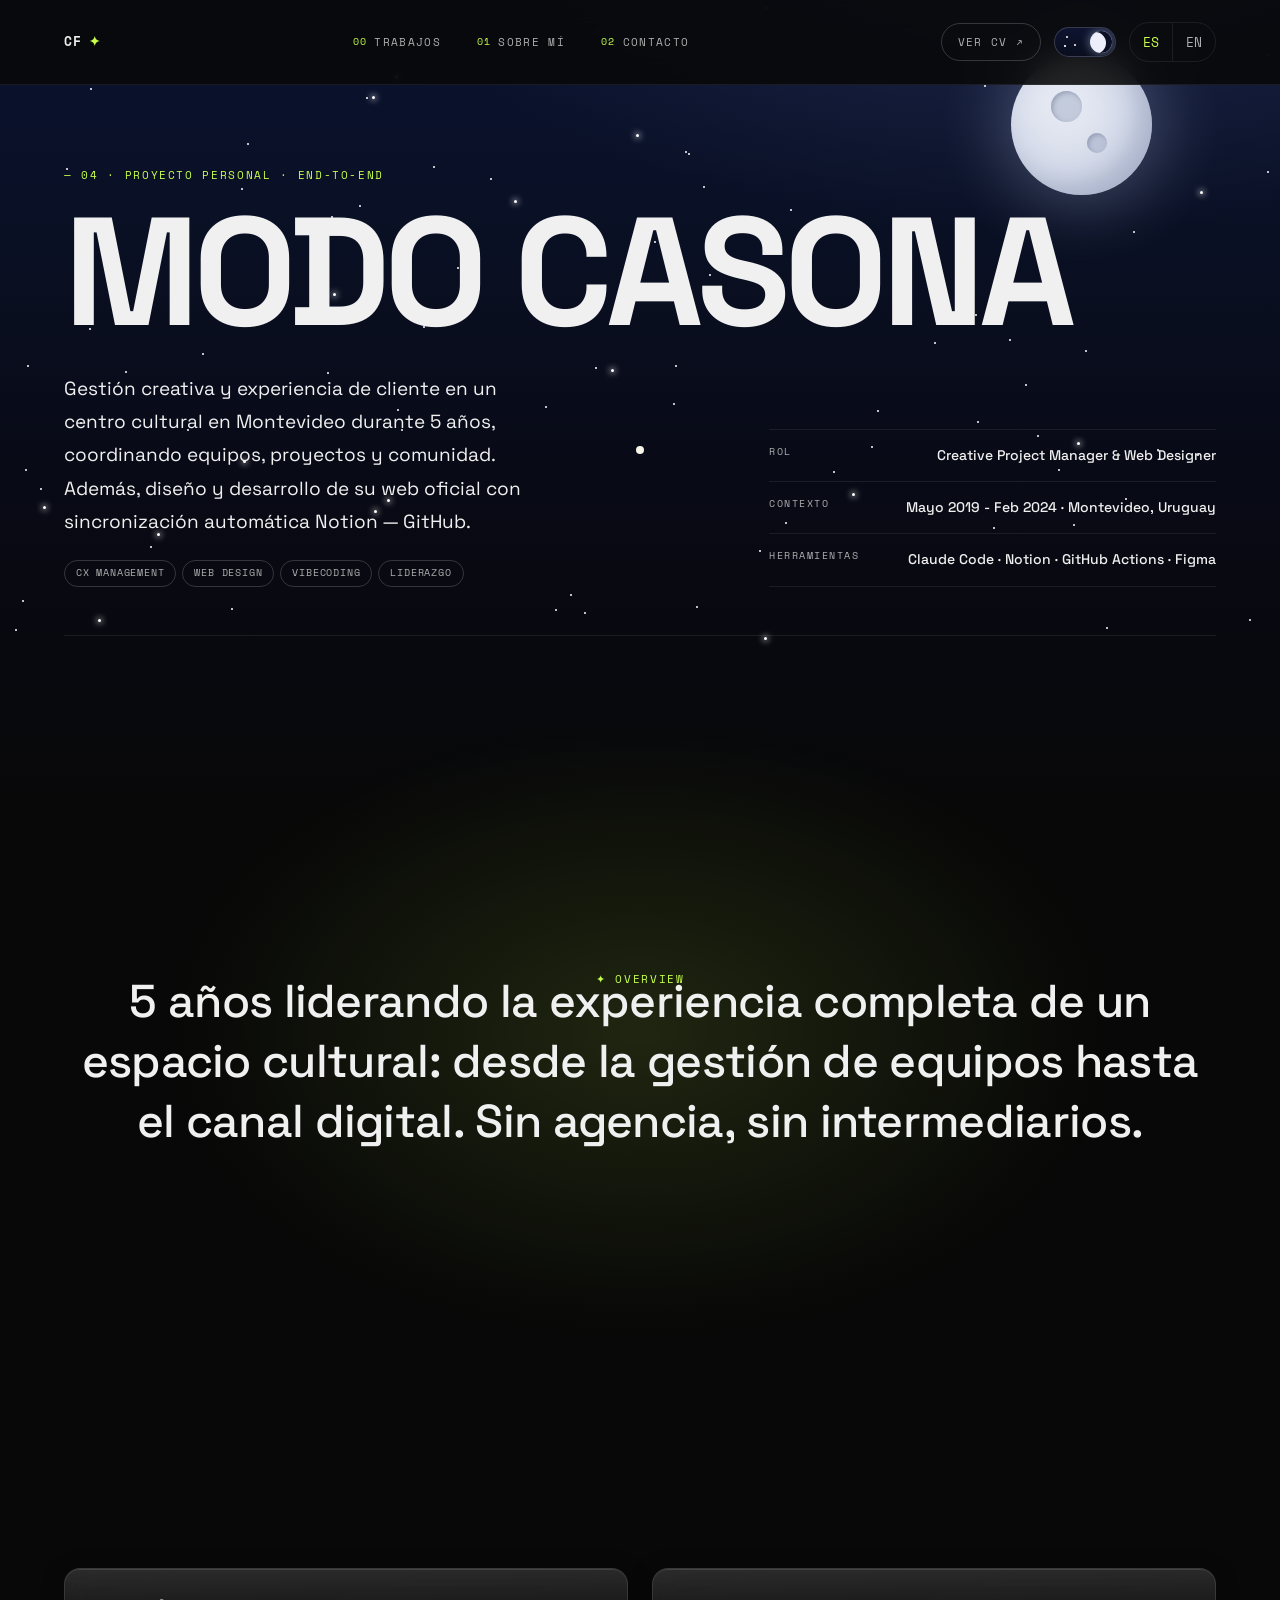
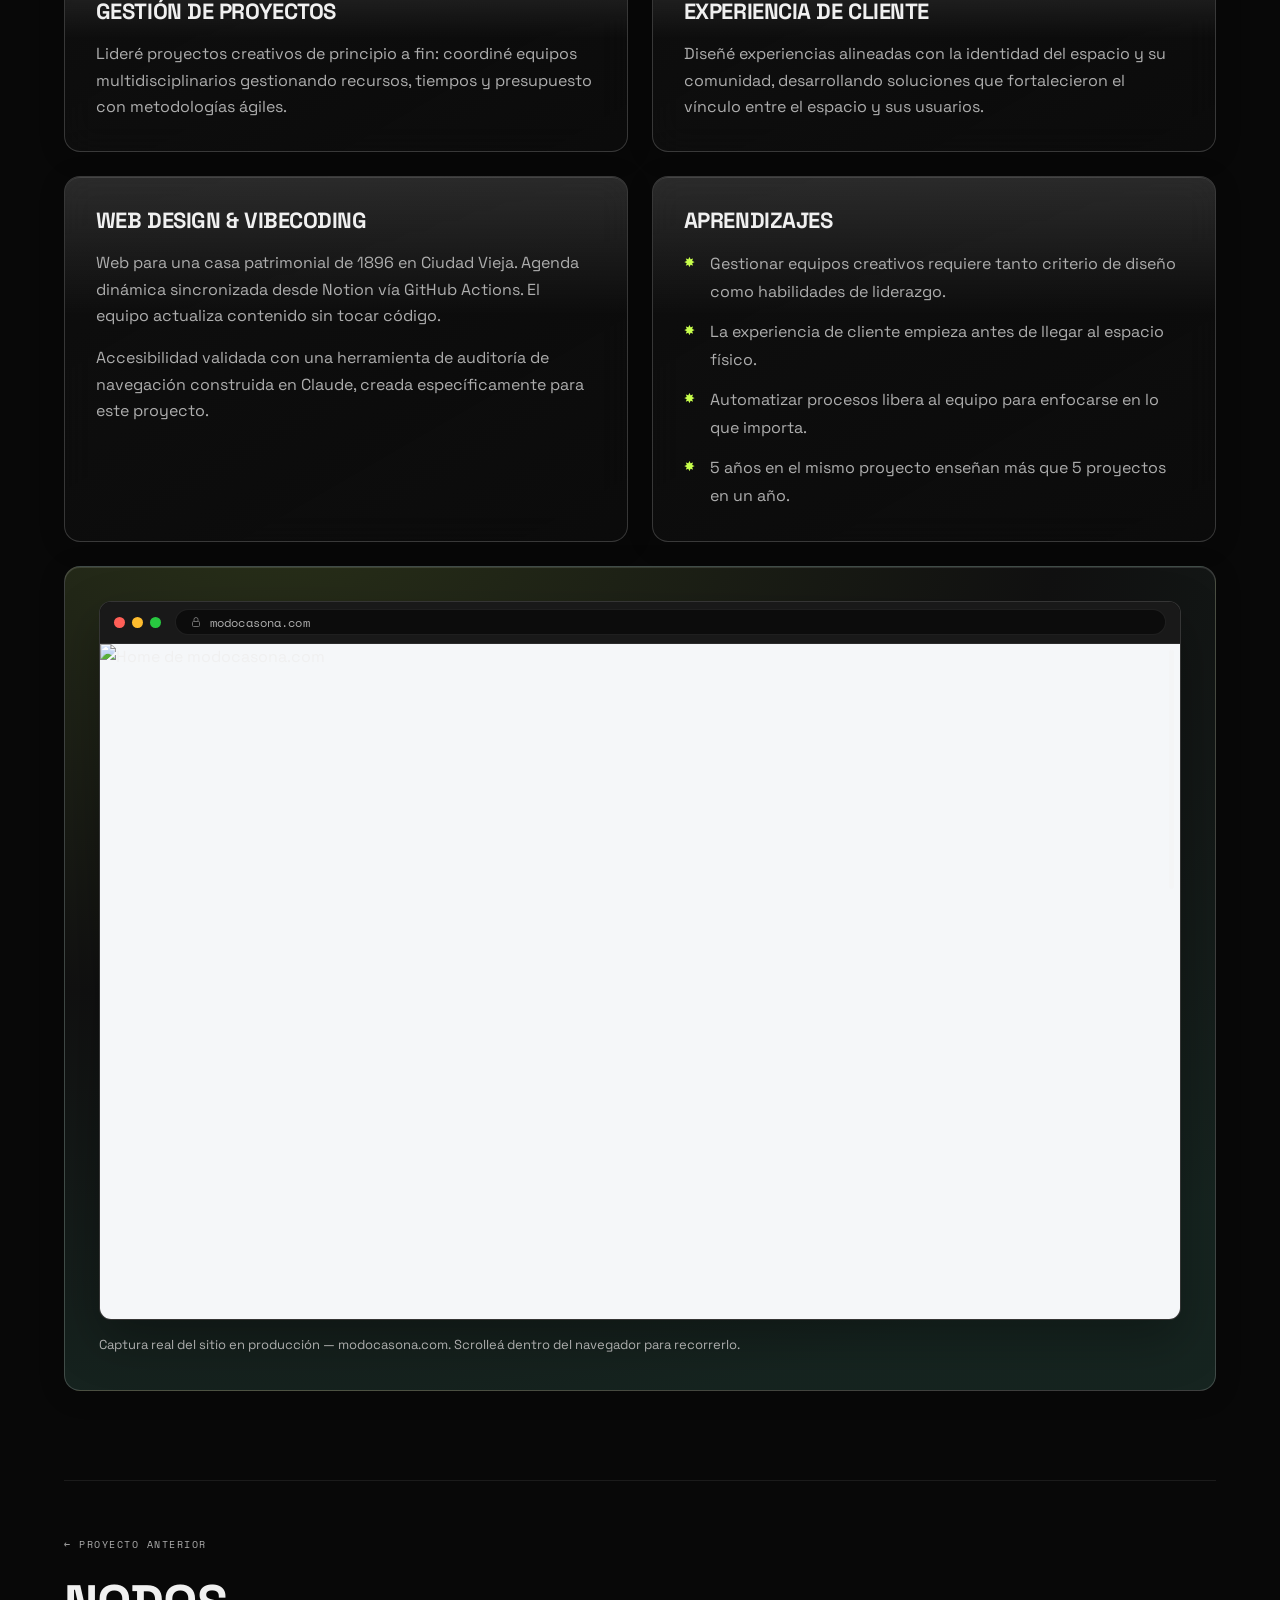
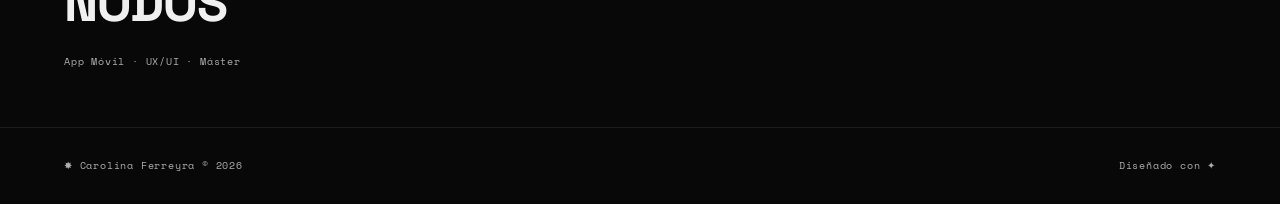
==== casona.html @ 8c5181d7 "nuevo portfolio" ====
<!DOCTYPE html>
<html lang="es" data-theme="dark">
<head>
<meta charset="UTF-8">
<meta name="viewport" content="width=device-width, initial-scale=1.0">
<title>Modo Casona — Carolina Ferreyra</title>
<meta name="description" content="Modo Casona: gestión creativa y diseño web para un centro cultural en Montevideo.">
<link rel="icon" type="image/svg+xml" href="assets/logo/favicon.svg">
<link rel="stylesheet" href="styles.css">
<script src="case-data.js"></script>
<style>

  @keyframes cf-fu { from { opacity: 0; transform: translateY(18px); } to { opacity: 1; transform: none; } }
  @media (hover: hover) and (pointer: fine) { body { cursor: none; } }
  @media (hover: none), (pointer: coarse) { #cf-cur-dot, #cf-cur-ring { display: none !important; } }
  @media (max-width: 900px) { #cf-nav-links { display: none !important; } }

</style>
<script>(function(){var t=localStorage.getItem('cf_tpl_theme');if(t)document.documentElement.setAttribute('data-theme',t);})();</script>
</head>
<body>
<div id="cf-cur-dot" aria-hidden="true" style="position:fixed;top:0;left:0;width:8px;height:8px;border-radius:50%;background:#fff;mix-blend-mode:difference;pointer-events:none;z-index:9999;transform:translate(-50%,-50%);"></div>
<div id="cf-cur-ring" aria-hidden="true" style="position:fixed;top:0;left:0;width:13px;height:13px;border-radius:50%;border:1.5px solid var(--border-strong);pointer-events:none;z-index:9998;transform:translate(-50%,-50%);opacity:0;transition:width .24s var(--ease-ring),height .24s var(--ease-ring),opacity .2s;"></div>

<div id="cf-sky" class="cf-sky" aria-hidden="true">
  <div class="cf-sky__sun"></div>
  <div class="cf-sky__moon"></div>
  <div class="cf-sky__clouds" id="cf-clouds"></div>
  <div class="cf-sky__stars" id="cf-stars"></div>
  <div class="cf-shooting" style="top:16%;left:60%;"></div>
</div>

<nav id="cf-nav" aria-label="Main" style="position:fixed;top:0;left:0;right:0;z-index:100;display:flex;align-items:center;justify-content:space-between;padding:20px var(--gutter);background:color-mix(in srgb, var(--bg) 88%, transparent);backdrop-filter:blur(14px);-webkit-backdrop-filter:blur(14px);border-bottom:1px solid var(--border);">
  <a href="index.html" id="cf-logo" style="font-family:var(--font-mono);font-size:13px;font-weight:700;letter-spacing:.08em;text-transform:uppercase;display:inline-flex;align-items:center;gap:7px;">CF <span style="color:var(--accent);">✦</span></a>
  <ul id="cf-nav-links" style="display:flex;gap:36px;list-style:none;">
    <li><a class="cf-navlink" href="index.html#cf-works" style="font-family:var(--font-mono);font-size:11px;letter-spacing:.12em;text-transform:uppercase;color:var(--text-muted);display:flex;align-items:center;gap:7px;transition:color .2s;"><span style="color:var(--accent);font-size:10px;">00</span> <span data-k="nav_works">Trabajos</span></a></li>
    <li><a class="cf-navlink" href="index.html#cf-about" style="font-family:var(--font-mono);font-size:11px;letter-spacing:.12em;text-transform:uppercase;color:var(--text-muted);display:flex;align-items:center;gap:7px;transition:color .2s;"><span style="color:var(--accent);font-size:10px;">01</span> <span data-k="nav_about">Sobre mí</span></a></li>
    <li><a class="cf-navlink" href="index.html#cf-contact" style="font-family:var(--font-mono);font-size:11px;letter-spacing:.12em;text-transform:uppercase;color:var(--text-muted);display:flex;align-items:center;gap:7px;transition:color .2s;"><span style="color:var(--accent);font-size:10px;">02</span> <span data-k="nav_contact">Contacto</span></a></li>
  </ul>
  <div style="display:flex;align-items:center;gap:13px;">
    <a class="cf-btn cf-btn--sm" href="https://carolina-ferreyra.notion.site" target="_blank" rel="noopener noreferrer"><span data-k="c_cv">Ver CV</span> ↗</a>
    <button id="cf-theme" class="cf-daynight" aria-label="Cambiar tema día / noche" title="Día / Noche">
      <span class="cf-daynight__deco" aria-hidden="true"><i class="c1"></i><i class="c2"></i><i class="s1"></i><i class="s2"></i><i class="s3"></i></span>
      <span class="cf-daynight__thumb" aria-hidden="true"></span>
    </button>
    <div class="cf-seg" role="group" aria-label="Language">
      <button id="cf-lang-es" class="cf-seg__btn is-active" data-lang="es">ES</button>
      <button id="cf-lang-en" class="cf-seg__btn" data-lang="en">EN</button>
    </div>
  </div>
</nav>

<nav class="cf-botnav" aria-label="Acciones rápidas">
  <a class="cf-botnav__item" href="https://carolina-ferreyra.notion.site" target="_blank" rel="noopener noreferrer">
    <span class="cf-botnav__ico" aria-hidden="true"><svg viewBox="0 0 24 24" fill="none" stroke="currentColor" stroke-width="1.8" stroke-linecap="round" stroke-linejoin="round"><path d="M14 3H7a2 2 0 0 0-2 2v14a2 2 0 0 0 2 2h10a2 2 0 0 0 2-2V8z"></path><path d="M14 3v5h5"></path><path d="M9 13h6M9 17h6"></path></svg></span>
    <span class="cf-botnav__lbl">CV</span>
  </a>
  <button class="cf-botnav__item cf-botnav__menu" id="cf-botmenu-btn" aria-expanded="false" aria-controls="cf-botmenu" aria-label="Menú">
    <span class="cf-botnav__ico cf-botnav__ico--lg cf-botburger" aria-hidden="true"><i></i><i></i><i></i></span>
  </button>
  <a class="cf-botnav__item" href="https://www.linkedin.com/in/carolina-ferreyra/" target="_blank" rel="noopener noreferrer">
    <span class="cf-botnav__ico" aria-hidden="true"><svg viewBox="0 0 24 24" fill="currentColor"><path d="M4.98 3.5a2.5 2.5 0 1 1 0 5 2.5 2.5 0 0 1 0-5zM3 9h4v12H3zM9 9h3.8v1.7h.05c.53-1 1.83-2.05 3.77-2.05 4.03 0 4.78 2.65 4.78 6.1V21h-4v-5.4c0-1.3-.02-2.96-1.8-2.96-1.8 0-2.08 1.4-2.08 2.86V21H9z"></path></svg></span>
    <span class="cf-botnav__lbl">LinkedIn</span>
  </a>
</nav>
<div class="cf-botscrim" id="cf-botscrim" hidden></div>
<div class="cf-botmenu" id="cf-botmenu" role="menu" aria-hidden="true">
  <a class="cf-botmenu__link" role="menuitem" href="index.html#cf-works" data-k="nav_works">Trabajos</a>
  <a class="cf-botmenu__link" role="menuitem" href="index.html#cf-about" data-k="nav_about">Sobre mí</a>
  <a class="cf-botmenu__link" role="menuitem" href="index.html#cf-contact" data-k="nav_contact">Contacto</a>
  <div class="cf-botmenu__lang cf-seg" role="group" aria-label="Idioma">
    <button class="cf-seg__btn cf-blang is-active" data-lang="es">ES</button>
    <button class="cf-seg__btn cf-blang" data-lang="en">EN</button>
  </div>
</div>

<main id="cf-case" style="position:relative;z-index:1;">
  <header class="cf-case-wrap">
    <div class="cf-case-hero">
      <p class="cf-case-kicker"><span id="cf-c-index">— 01</span> · <span id="cf-c-kicker"></span></p>
      <h1 class="cf-case-title" id="cf-c-title">Project</h1>
      <div class="cf-case-intro">
        <div>
          <p class="cf-case-lede" id="cf-c-lede"></p>
          <div class="cf-case-tags" id="cf-c-tags" aria-hidden="true"></div>
        </div>
        <div class="cf-case-meta" id="cf-c-meta"></div>
      </div>
    </div>
  </header>

  <section class="cf-case-wrap">
    <div class="cf-case-overview">
      <span class="cf-case-overview__tag">✦ <span data-k="overview">Overview</span></span>
      <p class="cf-case-overview__text" id="cf-c-overview"></p>
    </div>
  </section>

  <section class="cf-case-wrap">
    <div class="cf-case-body" id="cf-c-blocks"></div>
  </section>

  <nav class="cf-case-wrap" aria-label="Project navigation">
    <div class="cf-case-foot" id="cf-c-foot"></div>
  </nav>
</main>

<div id="cf-lightbox" class="cf-lightbox" role="dialog" aria-modal="true" aria-label="Imagen ampliada">
  <button class="cf-lightbox__close" id="cf-lb-close" aria-label="Cerrar">✕</button>
  <button class="cf-lightbox__nav cf-lightbox__nav--prev" id="cf-lb-prev" aria-label="Anterior">‹</button>
  <figure class="cf-lightbox__stage">
    <img id="cf-lb-img" alt="">
    <figcaption class="cf-lightbox__cap" id="cf-lb-cap"></figcaption>
  </figure>
  <button class="cf-lightbox__nav cf-lightbox__nav--next" id="cf-lb-next" aria-label="Siguiente">›</button>
  <span class="cf-lightbox__count" id="cf-lb-count"></span>
</div>

<footer style="position:relative;z-index:1;padding:30px var(--gutter);border-top:1px solid var(--border);display:flex;justify-content:space-between;align-items:center;flex-wrap:wrap;gap:12px;">
  <span style="font-family:var(--font-mono);font-size:10px;letter-spacing:.08em;color:var(--text-muted);"><span aria-hidden="true">✸ </span>Carolina Ferreyra © 2026</span>
  <span style="font-family:var(--font-mono);font-size:10px;letter-spacing:.08em;color:var(--text-muted);" data-k="f_made">Diseñado con ✦</span>
</footer>
<script>
class Component {
  renderVals() { return {}; }

  componentDidMount() {
    this.props = {};
    document.documentElement.style.background = 'var(--bg)';
    document.body.style.background = 'var(--bg)';
    document.body.style.color = 'var(--text)';
    this.reduce = matchMedia('(prefers-reduced-motion: reduce)').matches;
    const qs = new URLSearchParams(location.search);
    this.id = 'casona';
    this.lang = qs.get('lang') || localStorage.getItem('cf_tpl_lang') || 'es';
    this.theme = qs.get('theme') || localStorage.getItem('cf_tpl_theme') || 'dark';
    this.CASES = window.CF_CASES || {};
    this.NAV = { es:{nav_works:'Trabajos',nav_about:'Sobre mí',nav_contact:'Contacto',c_cv:'Ver CV',overview:'Overview',f_made:'Diseñado con ✦'},
                 en:{nav_works:'Works',nav_about:'About',nav_contact:'Contact',c_cv:'View CV',overview:'Overview',f_made:'Designed with ✦'} };
    this.applyAccent();
    this.applyTheme(this.theme);
    this.initSky();
    this.render();
    this.applyLang(this.lang);
    this.bindToggles();
    this.initBotnav();
    this.initCursor();
    this.initNav();
    this.initLightbox();
  }

  bindThumbs() {
    document.querySelectorAll('.cf-thumb, .cf-3d-expand, .cf-browser__expand, .cf-screen').forEach(btn => {
      if (btn._lb) return; btn._lb = true;
      btn.addEventListener('click', () => this.openLightbox(+btn.dataset.idx));
    });
    this.init3D();
    this.initDeckCompare();
    this.initCompareHint();
    this.initBrowserSvg();
    this.initParallax();
    this.initPhones();
    this.initDesktop();
  }

  // Figma stripped the embedded rasters from these SVG exports — fill those
  // image regions with a soft brand-tinted placeholder so they don't read as broken.
  fillSvgImages(txt) {
    const grad = '<defs><linearGradient id="cf-imgfill" x1="0" y1="0" x2="1" y2="1"><stop offset="0" stop-color="#dcefe8"/><stop offset="1" stop-color="#f6e2ee"/></linearGradient></defs>';
    txt = txt.replace(/<svg([^>]*)>/, (m, a) => `<svg${a}>${grad}`);
    txt = txt.replace(/url\(#pattern[0-9A-Za-z_]+\)/g, 'url(#cf-imgfill)');
    return txt;
  }

  initPhones() {
    document.querySelectorAll('.cf-phone__page').forEach((page) => {
      if (page._init) return; page._init = true;
      if (this.reduce) return;
      const screen = page.closest('.cf-phone__scroll') || page.parentElement;
      const getMax = () => Math.max(0, page.offsetHeight - screen.clientHeight) * 0.92; // stop short of the footer
      const start = () => this.attachScroll(screen, page, getMax, { secs: 13 });
      if (page.complete && page.naturalHeight) start();
      else page.addEventListener('load', start, { once: true });
    });
  }

  // Shared auto-scroll for the browser / phone mockups. Waits `startDelay` of no
  // interaction, then gently ping-pongs the page. Hovering freezes it and lets the
  // viewer scroll manually (wheel / touch); leaving re-arms the idle timer.
  attachScroll(el, mover, getMax, opts) {
    opts = opts || {};
    const secs = opts.secs || 18, startDelay = opts.startDelay || 4000, dwell = opts.dwell || 1400;
    const onFrame = opts.onFrame || null;
    let pos = 0, dir = 1, hovering = false, dwellUntil = 0, last = performance.now(), lastInteract = performance.now();
    el.addEventListener('mouseenter', () => { hovering = true; });
    el.addEventListener('mouseleave', () => { hovering = false; lastInteract = performance.now(); });
    el.addEventListener('wheel', (e) => {
      const max = getMax(); if (!max) return;
      if ((e.deltaY < 0 && pos <= 0.0005) || (e.deltaY > 0 && pos >= 0.9995)) return; // at an edge — let the page scroll through
      e.preventDefault();
      pos = Math.max(0, Math.min(1, pos + e.deltaY / max));
      lastInteract = performance.now();
    }, { passive: false });
    let ty = 0;
    el.addEventListener('touchstart', (e) => { ty = e.touches[0].clientY; lastInteract = performance.now(); }, { passive: true });
    el.addEventListener('touchmove', (e) => {
      const max = getMax(); if (!max) return;
      const cy = e.touches[0].clientY; pos = Math.max(0, Math.min(1, pos + (ty - cy) / max)); ty = cy;
      lastInteract = performance.now();
    }, { passive: true });
    const tick = (now) => {
      const dt = Math.min(0.05, (now - last) / 1000); last = now;
      if (!el.dataset.freeze && !hovering && (now - lastInteract > startDelay) && now >= dwellUntil) {
        pos += dir * dt / secs;
        if (pos >= 1) { pos = 1; dir = -1; dwellUntil = now + dwell; }
        else if (pos <= 0) { pos = 0; dir = 1; dwellUntil = now + dwell; }
      }
      const max = getMax();
      mover.style.transform = `translateY(${(-pos * max).toFixed(1)}px)`;
      if (onFrame) onFrame(pos, max);
      requestAnimationFrame(tick);
    };
    requestAnimationFrame(tick);
  }

  // Turn the low-fi → hi-fi deck into a draggable before/after slider. The
  // ambient auto-wipe runs until the user grabs it, then they control the split.
  initDeckCompare() {
    document.querySelectorAll('.cf-deck, .cf-pcompare').forEach(deck => {
      if (deck._cmp) return; deck._cmp = true;
      const view = deck.querySelector('.cf-deck__view, .cf-pcompare__view');
      if (!view) return;
      const set = (clientX) => {
        const r = view.getBoundingClientRect();
        let p = (clientX - r.left) / r.width * 100;
        p = Math.max(2, Math.min(98, p));
        deck.style.setProperty('--split', p + '%');
      };
      const down = (e) => {
        deck.classList.add('is-grab');
        set(e.clientX);
        const move = (ev) => set(ev.clientX);
        const up = () => { removeEventListener('pointermove', move); removeEventListener('pointerup', up); };
        addEventListener('pointermove', move);
        addEventListener('pointerup', up);
        e.preventDefault();
      };
      view.addEventListener('pointerdown', down);
    });
  }

  // Brief idle nudge so the viewer learns the divider is draggable. Plays once
  // per slider when it scrolls into view; skipped if the user already grabbed it.
  initCompareHint() {
    if (this.reduce) return;
    if (this._hintIO) this._hintIO.disconnect();
    this._hintIO = new IntersectionObserver((ents) => {
      ents.forEach(e => {
        if (!e.isIntersecting || e.target._hinted) return;
        e.target._hinted = true;
        if (e.target.classList.contains('is-grab')) return;
        e.target.classList.add('is-hint');
        e.target.addEventListener('animationend', () => e.target.classList.remove('is-hint'), { once: true });
      });
    }, { threshold: 0.55 });
    document.querySelectorAll('.cf-pcompare').forEach(el => this._hintIO.observe(el));
  }

  initDesktop() {
    document.querySelectorAll('.cf-deck__view[data-dsvg]').forEach(view => {
      if (view._init) return; view._init = true;
      fetch(view.dataset.dsvg).then(r => r.text()).then(txt => {
        txt = this.fillSvgImages(txt);
        const base = view.querySelector('.cf-deck__base'), lofi = view.querySelector('.cf-deck__lofi');
        if (base && !view.dataset.hifi) base.innerHTML = txt;
        if (lofi) lofi.innerHTML = txt;
        [base, lofi].forEach(l => { const s = l && l.querySelector('svg'); if (s) { s.removeAttribute('width'); s.removeAttribute('height'); } });
      }).catch(() => {});
    });
  }

  initParallax() {
    if (this._plxInit || this.reduce) return; this._plxInit = true;
    const cards = [...document.querySelectorAll('.cf-case-block')];
    const txt = document.querySelector('.cf-case-overview__text');
    const tag = document.querySelector('.cf-case-overview__tag');
    cards.forEach(c => c.style.willChange = 'transform');
    [txt, tag].forEach(e => { if (e) e.style.willChange = 'transform'; });
    const speeds = [0, 0.055, 0.028];
    const clamp = (v, m) => Math.max(-m, Math.min(m, v));
    let ticking = false;
    const update = () => {
      ticking = false;
      const mid = innerHeight / 2;
      cards.forEach((c, i) => {
        const sp = speeds[i % 3];
        if (!sp) { c.style.transform = ''; return; }
        const r = c.getBoundingClientRect();
        const delta = (r.top + r.height / 2) - mid;
        c.style.transform = `translateY(${clamp(-delta * sp, 70).toFixed(1)}px)`;
      });
      if (txt) { const r = txt.getBoundingClientRect(); const d = (r.top + r.height / 2) - mid; const o = clamp(-d * 0.16, 90); txt.style.transform = `translateY(${o.toFixed(1)}px)`; if (tag) tag.style.transform = `translateY(${(o * 0.55).toFixed(1)}px)`; }
    };
    const onScroll = () => { if (!ticking) { ticking = true; requestAnimationFrame(update); } };
    addEventListener('scroll', onScroll, { passive: true });
    addEventListener('resize', onScroll, { passive: true });
    update();
  }

  async initBrowserSvg() {
    const pages = document.querySelectorAll('.cf-browser__page[data-svg]');
    for (const page of pages) {
      if (page._svgInit) continue; page._svgInit = true;
      try {
        const txt = await (await fetch(page.dataset.svg)).text();
        page.innerHTML = txt;
      } catch (e) { continue; }
      const svg = page.querySelector('svg');
      if (!svg) continue;
      svg.removeAttribute('width'); svg.removeAttribute('height');

      // Re-insert the Barcelona map (Figma dropped the embedded raster) as a layer over the empty map area
      if (page.dataset.map) {
        const layer = document.createElement('div');
        layer.className = 'cf-map-layer';
        layer.style.cssText = 'left:24.844%;top:10.829%;width:72.891%;height:30.146%;';
        const mimg = document.createElement('img');
        mimg.src = page.dataset.map; mimg.alt = '';
        layer.appendChild(mimg);
        page.appendChild(layer);
      }
      const paths = svg.querySelectorAll('path');
      const view = page.closest('.cf-browser__view');
      const thumb = view.querySelector('.cf-browser__scrollbar i');
      const card = page.closest('.cf-browser');

      // identify chart elements by document order
      const barIdx = [560,562,564,566,568,570,572,574,576,578, 598,600,602,604,606,608,610,612,614,616];
      const lineIdx = [684,692,700,708,716,723,731,739,769];
      const bars = barIdx.map(i => paths[i]).filter(Boolean);
      const lines = lineIdx.map(i => paths[i]).filter(Boolean);
      bars.forEach(b => { b.style.transformBox = 'fill-box'; b.style.transformOrigin = 'bottom'; b.style.transform = 'scaleY(0)'; });
      const lineLens = lines.map(l => { let L = 0; try { L = l.getTotalLength(); } catch (_) {} l.style.strokeDasharray = L; l.style.strokeDashoffset = L; return L; });

      if (this.reduce) {
        bars.forEach(b => b.style.transform = 'scaleY(1)');
        lines.forEach(l => l.style.strokeDashoffset = 0);
        continue;
      }

      const VB = 2547, clamp = (v,a,b) => Math.max(a, Math.min(b, v));
      const easeInOut = x => x < 0.5 ? 2*x*x : 1 - Math.pow(-2*x+2,2)/2;
      // scroll position 0..1 over the cycle (top → bottom → top with dwells)
      const sOf = t => {
        if (t < 0.06) return 0;
        if (t < 0.46) return easeInOut((t-0.06)/0.40);
        if (t < 0.56) return 1;
        if (t < 0.96) return 1 - easeInOut((t-0.56)/0.40);
        return 0;
      };
      const getMax = () => { const Hp = page.offsetHeight || (view.clientWidth * VB / 1590); return Math.max(0, Hp - view.clientHeight); };
      this.attachScroll(view, page, getMax, { secs: 20, onFrame: (pos, maxPx) => {
        if (thumb) thumb.style.top = (pos * 64).toFixed(2) + '%';
        const Hp = page.offsetHeight || (view.clientWidth * VB / 1590), Hv = view.clientHeight;
        const reveal = (cVb) => clamp((Hv - ((cVb/VB)*Hp - pos*maxPx)) / (Hv*0.55), 0, 1);
        const pb = reveal(1255), pl = reveal(1670);
        bars.forEach((b,i) => { const d = i*0.025; const v = clamp((pb-d)/(1-d||1),0,1); b.style.transform = `scaleY(${easeInOut(v).toFixed(3)})`; });
        lines.forEach((l,i) => { const d = i*0.04; const v = clamp((pl-d)/(1-d||1),0,1); l.style.strokeDashoffset = (lineLens[i]*(1-easeInOut(v))).toFixed(1); });
      }});
    }
  }

  init3D() {
    document.querySelectorAll('.cf-case-showcase').forEach(sc => {
      if (sc._3d) return; sc._3d = true;
      const obj = sc.querySelector('.cf-3d-obj');
      if (!obj) return;
      const reduce = this.reduce;
      let rx = 0, ry = 0, trx = 0, try_ = 0, raf = null, dragging = false, lx = 0, ly = 0;
      const clamp = (v, m) => Math.max(-m, Math.min(m, v));
      const paint = () => { obj.style.transform = `rotateX(${rx.toFixed(2)}deg) rotateY(${ry.toFixed(2)}deg)`; };
      const loop = () => {
        rx += (trx - rx) * 0.12; ry += (try_ - ry) * 0.12; paint();
        if (dragging || Math.abs(trx - rx) > 0.04 || Math.abs(try_ - ry) > 0.04) raf = requestAnimationFrame(loop);
        else raf = null;
      };
      const kick = () => { if (reduce) { rx = trx; ry = try_; paint(); return; } if (!raf) raf = requestAnimationFrame(loop); };
      sc.addEventListener('pointerdown', e => {
        if (e.target.closest('.cf-3d-expand')) return;
        dragging = true; lx = e.clientX; ly = e.clientY; sc.classList.add('is-grab');
        try { sc.setPointerCapture(e.pointerId); } catch (_) {}
      });
      sc.addEventListener('pointermove', e => {
        if (!dragging) return;
        const dx = e.clientX - lx, dy = e.clientY - ly; lx = e.clientX; ly = e.clientY;
        try_ = clamp(try_ + dx * 0.45, 40); trx = clamp(trx - dy * 0.45, 26); kick();
      });
      const end = () => { dragging = false; sc.classList.remove('is-grab'); };
      sc.addEventListener('pointerup', end);
      sc.addEventListener('pointercancel', end);
      sc.addEventListener('mousemove', e => {
        if (dragging) return;
        const r = sc.getBoundingClientRect();
        const px = (e.clientX - r.left) / r.width - 0.5, py = (e.clientY - r.top) / r.height - 0.5;
        try_ = px * 26; trx = -py * 15; kick();
      });
      sc.addEventListener('mouseleave', () => { if (dragging) return; trx = 0; try_ = 0; kick(); });
      paint();
    });
  }

  initLightbox() {
    if (this._lbInit) return; this._lbInit = true;
    const lb = document.getElementById('cf-lightbox');
    document.getElementById('cf-lb-close').addEventListener('click', () => this.closeLightbox());
    document.getElementById('cf-lb-prev').addEventListener('click', () => this.stepLightbox(-1));
    document.getElementById('cf-lb-next').addEventListener('click', () => this.stepLightbox(1));
    lb.addEventListener('click', e => { if (e.target === lb) this.closeLightbox(); });
    addEventListener('keydown', e => {
      if (!lb.classList.contains('is-open')) return;
      if (e.key === 'Escape') this.closeLightbox();
      else if (e.key === 'ArrowRight') this.stepLightbox(1);
      else if (e.key === 'ArrowLeft') this.stepLightbox(-1);
    });
  }

  openLightbox(idx) {
    if (!this.imgs || !this.imgs.length) return;
    this.lbIdx = idx;
    this.paintLightbox();
    document.getElementById('cf-lightbox').classList.add('is-open');
    document.body.style.overflow = 'hidden';
  }
  stepLightbox(dir) {
    const n = this.imgs.length;
    this.lbIdx = (this.lbIdx + dir + n) % n;
    this.paintLightbox();
  }
  paintLightbox() {
    const it = this.imgs[this.lbIdx];
    document.getElementById('cf-lb-img').src = it.src;
    document.getElementById('cf-lb-img').alt = it.alt || '';
    document.getElementById('cf-lb-cap').textContent = it.alt || '';
    document.getElementById('cf-lb-count').textContent = (this.lbIdx + 1) + ' / ' + this.imgs.length;
    const multi = this.imgs.length > 1;
    document.getElementById('cf-lb-prev').style.display = multi ? '' : 'none';
    document.getElementById('cf-lb-next').style.display = multi ? '' : 'none';
    document.getElementById('cf-lb-count').style.display = multi ? '' : 'none';
  }
  closeLightbox() {
    document.getElementById('cf-lightbox').classList.remove('is-open');
    document.body.style.overflow = '';
  }

  applyAccent() {
    const a = this.props.accent;
    // Only override when the user actually customised the accent — keep the
    // per-theme tokens otherwise (light mode keeps its success-blue).
    if (a && Array.isArray(a) && a[0] && a[0].toLowerCase() !== '#c8ff4c') {
      document.documentElement.style.setProperty('--lime-500', a[0]);
      if (a[1]) document.documentElement.style.setProperty('--mint-500', a[1]);
    }
  }

  data() { return this.CASES[this.id] || this.CASES.datalog; }

  render() {
    const d = this.data(); if (!d) return;
    const L = this.lang;
    document.getElementById('cf-c-index').textContent = '— ' + d.index;
    document.getElementById('cf-c-title').textContent = d.title;
    document.title = d.title + ' — Carolina Ferreyra';
    // tags
    document.getElementById('cf-c-tags').innerHTML = d.tags.map(t => `<span class="cf-tag">${t}</span>`).join('');
    // meta
    document.getElementById('cf-c-meta').innerHTML = d.meta.map(m => `
      <div class="cf-case-meta__row"><span class="cf-case-meta__l">${m.l[L]}</span><span class="cf-case-meta__v">${m.v[L]}</span></div>`).join('');
    // blocks — text in glass cards; consecutive images grouped into a thumbnail gallery (→ lightbox)
    this.imgs = [];
    d.blocks.forEach(b => {
      if (b.browser && b.full) this.imgs.push({ src: b.browser, alt: (b.alt && b.alt[L]) || '' });
      else if (b.browser) this.imgs.push({ src: b.browser, alt: (b.alt && b.alt[L]) || '' });
      else if (b.grid) b.grid.forEach(g => this.imgs.push({ src: g.src, alt: (g.label && g.label[L]) || '' }));
      else if (b.img) this.imgs.push({ src: b.img, alt: (b.alt && b.alt[L]) || '' });
    });
    const blocks = d.blocks;
    let out = '', i = 0, imgIdx = 0;
    while (i < blocks.length) {
      const b = blocks[i];
      if (b.phones) {
        const pos = ['cf-phone--l', 'cf-phone--c', 'cf-phone--r'];
        const dels = ['0s', '-2.2s', '-4.4s'];
        out += '<div class="cf-phones">';
        b.phones.forEach((ph, k) => {
          out += `<div class="cf-phone ${pos[k] || ''}"><div class="cf-phone__bezel" style="--del:${dels[k] || '0s'}"><div class="cf-phone__screen"><img class="cf-phone__page" src="${ph.src}" alt="" loading="lazy"><span class="cf-phone__glare"></span></div></div></div>`;
        });
        out += '</div>';
        i++;
      } else if (b.desktop) {
        out += `<div class="cf-deck"><div class="cf-deck__frame"><div class="cf-deck__chrome"><div class="cf-deck__dots"><i></i><i></i><i></i></div><div class="cf-deck__url">${b.url || ''}</div></div><div class="cf-deck__view" data-dsvg="${b.desktop}"${b.hifi ? ` data-hifi="${b.hifi}"` : ''}><div class="cf-deck__layer cf-deck__base">${b.hifi ? `<img src="${b.hifi}" alt="${(b.alt && b.alt[L]) || ''}" style="display:block;width:100%">` : ''}</div><div class="cf-deck__layer cf-deck__lofi"></div><div class="cf-deck__divider"><i></i><i></i></div><span class="cf-deck__tag cf-deck__tag--lo">${b.lo ? b.lo[L] : 'Low-fi'}</span><span class="cf-deck__tag cf-deck__tag--hi">${b.hi ? b.hi[L] : 'Hi-fi'}</span></div></div>${b.caption ? `<span class="cf-phone__label" style="margin-top:18px">${b.caption[L]}</span>` : ''}</div>`;
        i++;
      } else if (b.browser && b.full) {
        const idx = imgIdx++;
        const url = b.url || '';
        out += `<div class="cf-browser cf-browser--full"><div class="cf-browser__frame"><div class="cf-browser__chrome"><div class="cf-browser__dots"><i></i><i></i><i></i></div><div class="cf-browser__url"><svg viewBox="0 0 24 24" fill="none" stroke="currentColor" stroke-width="2"><rect x="5" y="11" width="14" height="10" rx="2"></rect><path d="M8 11V7a4 4 0 0 1 8 0v4"></path></svg>${url}</div></div><div class="cf-browser__view"><img class="cf-browser__page" src="${b.browser}" alt="${(b.alt && b.alt[L]) || ''}" loading="lazy"></div></div><button class="cf-browser__expand" data-idx="${idx}" aria-label="Ampliar imagen">⤢</button></div>`;
        i++;
      } else if (b.grid) {
        out += '<div class="cf-screengrid">';
        b.grid.forEach(g => {
          const idx = imgIdx++;
          out += `<button class="cf-screen" data-idx="${idx}" aria-label="Ampliar imagen"><span class="cf-screen__phone"><img src="${g.src}" alt="${(g.label && g.label[L]) || ''}" loading="lazy"></span>${g.label ? `<span class="cf-screen__label">${g.label[L]}</span>` : ''}</button>`;
        });
        out += '</div>';
        i++;
      } else if (b.compares || b.compare) {
        const list = b.compares || [b.compare];
        const loD = L === 'es' ? 'Baja' : 'Low-fi', hiD = L === 'es' ? 'Alta' : 'Hi-fi';
        out += `<div class="cf-pcompareset"><div class="cf-pcompareset__grid${list.length === 1 ? ' cf-pcompareset__grid--one' : ''}">`;
        list.forEach(c => {
          const loT = c.loLabel ? c.loLabel[L] : loD, hiT = c.hiLabel ? c.hiLabel[L] : hiD;
          out += `<div class="cf-pcompare" role="group" aria-label="${(c.alt && c.alt[L]) || ''} — ${loT} / ${hiT}"><div class="cf-pcompare__phone"><div class="cf-pcompare__view"><div class="cf-pcompare__layer cf-pcompare__base"><img src="${c.hi}" alt="${(c.alt && c.alt[L]) || ''}" loading="lazy" decoding="async"></div><div class="cf-pcompare__layer cf-pcompare__lofi"><img src="${c.lo}" alt="" loading="lazy" decoding="async"></div><div class="cf-pcompare__divider" aria-hidden="true"><i></i><i></i></div><span class="cf-pcompare__tag cf-pcompare__tag--lo" aria-hidden="true">${loT}</span><span class="cf-pcompare__tag cf-pcompare__tag--hi" aria-hidden="true">${hiT}</span></div></div>${c.label ? `<span class="cf-pcompare__label">${c.label[L]}</span>` : ''}</div>`;
        });
        out += '</div>';
        const cap = b.caption || (b.compare && b.compare.caption);
        if (cap) out += `<span class="cf-pcompareset__cap">${cap[L]}</span>`;
        out += '</div>';
        i++;
      } else if (b.illustrations) {
        i++;
      } else if (b.browser) {
        const idx = imgIdx++;
        const url = b.url || 'datalog.barcelona';
        const isSvg = /\.svg($|\?)/i.test(b.browser);
        const mapAttr = b.map ? ` data-map="${b.map}"` : '';
        const page = isSvg
          ? `<div class="cf-browser__page" data-svg="${b.browser}"${mapAttr} role="img" aria-label="${(b.alt && b.alt[L]) || ''}"></div>`
          : `<img class="cf-browser__page" src="${b.browser}" alt="${(b.alt && b.alt[L]) || ''}" loading="lazy">`;
        const cap = b.caption ? b.caption[L] : '';
        out += `<div class="cf-browser${b.small ? ' cf-browser--sm' : ''}"><div class="cf-browser__frame"><div class="cf-browser__chrome"><div class="cf-browser__dots"><i></i><i></i><i></i></div><div class="cf-browser__url"><svg viewBox="0 0 24 24" fill="none" stroke="currentColor" stroke-width="2"><rect x="5" y="11" width="14" height="10" rx="2"></rect><path d="M8 11V7a4 4 0 0 1 8 0v4"></path></svg>${url}</div></div><div class="cf-browser__view" data-anim="${isSvg ? 'js' : 'on'}">${page}<div class="cf-browser__scrollbar"><i></i></div></div></div><button class="cf-browser__expand" data-idx="${idx}" aria-label="Ampliar imagen">⤢</button>${cap ? `<p class="cf-case-p" style="margin-top:14px;color:var(--text-muted);font-size:13px;">${cap}</p>` : ''}</div>`;
        i++;
      } else if (b.img && b.showcase) {
        const idx = imgIdx++;
        const hint = L === 'es' ? 'Arrastra para girar' : 'Drag to rotate';
        out += `<div class="cf-case-showcase"><div class="cf-3d-scene"><div class="cf-3d-obj"><img src="${b.img}" alt="${(b.alt && b.alt[L]) || ''}" loading="lazy"></div></div><button class="cf-3d-expand" data-idx="${idx}" aria-label="Ampliar imagen">⤢</button><span class="cf-3d-hint">↺ ${hint}</span></div>`;
        i++;
      } else if (b.img) {
        const group = [];
        while (i < blocks.length && blocks[i].img && !blocks[i].showcase) { group.push(blocks[i]); i++; }
        out += `<div class="cf-case-gallery${group.length === 1 ? ' cf-case-gallery--single' : ''}">`;
        group.forEach(g => {
          const idx = imgIdx++;
          out += `<button class="cf-thumb" data-idx="${idx}" aria-label="Ampliar imagen"><img src="${g.img}" alt="${(g.alt && g.alt[L]) || ''}" loading="lazy"><span class="cf-thumb__zoom" aria-hidden="true">⤢</span></button>`;
        });
        out += '</div>';
      } else if (b.quote) {
        out += `<blockquote class="cf-case-quote">${b.quote[L]}</blockquote>`;
        i++;
      } else {
        let html = '<div class="cf-case-block">';
        if (b.h) html += `<h2 class="cf-case-h">${b.h[L]}</h2>`;
        if (b.p) html += b.p[L].map(par => `<p class="cf-case-p">${par}</p>`).join('');
        if (b.list) html += `<ul class="cf-case-list">${b.list[L].map(li => `<li>${li}</li>`).join('')}</ul>`;
        html += '</div>';
        out += html;
        i++;
      }
    }
    document.getElementById('cf-c-blocks').innerHTML = out;
    // A text card left alone on its row spans the full width (2-col grid).
    let run = [];
    const flush = () => { if (run.length % 2 === 1) run[run.length - 1].classList.add('cf-case-block--full'); run = []; };
    [...document.getElementById('cf-c-blocks').children].forEach(k => {
      if (k.classList.contains('cf-case-block')) run.push(k); else flush();
    });
    flush();
    this.bindThumbs();
    this.renderFoot(d);
  }

  renderFoot(d) {
    const L = this.lang;
    const foot = document.getElementById('cf-c-foot');
    const prevTxt = L === 'es' ? 'Proyecto anterior' : 'Previous project';
    const nextTxt = L === 'es' ? 'Próximo proyecto' : 'Next project';
    const link = (proj, dir) => proj ? `
      <a class="cf-case-foot__link cf-case-foot__link--${dir}" href="${proj.id}.html">
        <span class="cf-case-foot__dir">${dir === 'prev' ? '← ' + prevTxt : nextTxt + ' →'}</span>
        <span class="cf-case-foot__name">${proj.title}</span>
        <span class="cf-case-foot__sub">${proj.sub[L]}</span>
      </a>` : `<div class="cf-case-foot__empty"></div>`;
    foot.innerHTML = link(d.prev, 'prev') + link(d.next, 'next');
    this.rebindCursor();
  }

  applyLang(l) {
    this.lang = l;
    localStorage.setItem('cf_tpl_lang', l);
    document.documentElement.lang = l;
    const t = this.NAV[l];
    document.querySelectorAll('[data-k]').forEach(el => { const k = el.dataset.k; if (t[k] !== undefined) el.textContent = t[k]; });
    const es = document.getElementById('cf-lang-es'), en = document.getElementById('cf-lang-en');
    if (es) es.classList.toggle('is-active', l === 'es');
    if (en) en.classList.toggle('is-active', l === 'en');
    document.querySelectorAll('.cf-blang').forEach(b => b.classList.toggle('is-active', b.dataset.lang === l));
    const d = this.data();
    document.getElementById('cf-c-kicker').textContent = d.kicker[l];
    document.getElementById('cf-c-lede').textContent = d.lede[l];
    document.getElementById('cf-c-overview').textContent = d.overview[l];
    this.render();
  }

  applyTheme(th) {
    this.theme = th;
    localStorage.setItem('cf_tpl_theme', th);
    document.documentElement.setAttribute('data-theme', th);
  }

  initSky() {
    const stars = document.getElementById('cf-stars');
    if (stars && !stars.childElementCount) {
      let html = '';
      const N = this.reduce ? 40 : 90;
      for (let i = 0; i < N; i++) {
        const big = Math.random() < 0.16;
        const x = (Math.random() * 100).toFixed(2);
        const y = (Math.random() * 72).toFixed(2);
        const tw = (2.2 + Math.random() * 3.6).toFixed(2);
        const dl = (Math.random() * 4).toFixed(2);
        html += `<span class="cf-star${big ? ' cf-star--lg' : ''}" style="left:${x}%;top:${y}%;--tw:${tw}s;--dl:${dl}s;"></span>`;
      }
      stars.innerHTML = html;
    }
    const clouds = document.getElementById('cf-clouds');
    if (clouds && !clouds.childElementCount) {
      const grad = '<svg width="0" height="0" style="position:absolute" aria-hidden="true"><defs>'
        + '<linearGradient id="cf-cloud-grad" x1="0" y1="0" x2="0" y2="1">'
        + '<stop offset="0" stop-color="#ffffff"/><stop offset="0.55" stop-color="#f2f7ff"/><stop offset="1" stop-color="#d4e6fb"/>'
        + '</linearGradient></defs></svg>';
      const svg = '<svg viewBox="0 0 232 132" preserveAspectRatio="xMidYMid meet" aria-hidden="true">'
        + '<g fill="url(#cf-cloud-grad)">'
        + '<ellipse cx="116" cy="92" rx="96" ry="26"/>'
        + '<circle cx="70" cy="74" r="30"/><circle cx="112" cy="56" r="42"/><circle cx="158" cy="72" r="32"/>'
        + '<circle cx="92" cy="82" r="28"/><circle cx="138" cy="82" r="26"/>'
        + '</g></svg>';
      const defs = [
        { top: 11, scale: 1.0,  dur: 62, delay: -6,  op: 0.97 },
        { top: 25, scale: 0.62, dur: 88, delay: -40, op: 0.72 },
        { top: 7,  scale: 0.82, dur: 74, delay: -56, op: 0.86 },
        { top: 39, scale: 1.16, dur: 98, delay: -18, op: 0.99 },
        { top: 18, scale: 0.46, dur: 66, delay: -76, op: 0.6 },
      ];
      clouds.innerHTML = grad + defs.map(d =>
        `<span class="cf-cloud" style="top:${d.top}%;--cs:${d.scale};opacity:${d.op};animation-duration:${d.dur}s;animation-delay:${d.delay}s;">${svg}</span>`
      ).join('');
    }
  }

  bindToggles() {
    const th = document.getElementById('cf-theme');
    if (th) th.addEventListener('click', () => this.applyTheme(this.theme === 'dark' ? 'light' : 'dark'));
    ['cf-lang-es','cf-lang-en'].forEach(id => { const b = document.getElementById(id); if (b) b.addEventListener('click', () => this.applyLang(b.dataset.lang)); });
  }

  initBotnav() {
    const btn = document.getElementById('cf-botmenu-btn');
    const menu = document.getElementById('cf-botmenu');
    const scrim = document.getElementById('cf-botscrim');
    if (!btn || !menu) return;
    const set = (o) => {
      btn.classList.toggle('is-open', o);
      menu.classList.toggle('is-open', o);
      btn.setAttribute('aria-expanded', o ? 'true' : 'false');
      menu.setAttribute('aria-hidden', o ? 'false' : 'true');
      if (scrim) scrim.classList.toggle('is-open', o);
    };
    btn.addEventListener('click', (e) => { e.stopPropagation(); set(!menu.classList.contains('is-open')); });
    if (scrim) scrim.addEventListener('click', () => set(false));
    menu.querySelectorAll('a').forEach(a => a.addEventListener('click', () => set(false)));
    menu.querySelectorAll('.cf-blang').forEach(b => b.addEventListener('click', () => this.applyLang(b.dataset.lang)));
    document.querySelectorAll('.cf-botnav__item:not(.cf-botnav__menu)').forEach(it => {
      it.addEventListener('click', () => { it.classList.remove('is-pop'); void it.offsetWidth; it.classList.add('is-pop'); setTimeout(() => it.classList.remove('is-pop'), 650); });
    });
    addEventListener('keydown', (e) => { if (e.key === 'Escape') set(false); });
  }

  initCursor() {
    if (matchMedia('(hover:none),(pointer:coarse)').matches) return;
    const dot = document.getElementById('cf-cur-dot'), ring = document.getElementById('cf-cur-ring');
    if (!dot || !ring) return;
    let mx = innerWidth/2, my = innerHeight/2, dx = mx, dy = my, rx = mx, ry = my;
    addEventListener('mousemove', e => { mx = e.clientX; my = e.clientY; });
    const loop = () => { dx += (mx-dx)*.3; dy += (my-dy)*.3; rx += (mx-rx)*.15; ry += (my-ry)*.15;
      dot.style.left = dx+'px'; dot.style.top = dy+'px'; ring.style.left = rx+'px'; ring.style.top = ry+'px';
      requestAnimationFrame(loop); };
    loop();
    this._ring = ring;
    this.rebindCursor();
  }
  rebindCursor() {
    const ring = this._ring; if (!ring) return;
    const on = () => { ring.style.width = '64px'; ring.style.height = '64px'; ring.style.opacity = '1'; ring.style.borderColor = 'var(--accent)'; };
    const off = () => { ring.style.width = '13px'; ring.style.height = '13px'; ring.style.opacity = '0'; ring.style.borderColor = 'var(--border-strong)'; };
    document.querySelectorAll('a,button,.cf-case-foot__link,.cf-case-figure').forEach(el => { if (el._cb) return; el._cb = true; el.addEventListener('mouseenter', on); el.addEventListener('mouseleave', off); });
  }

  initNav() {
    document.querySelectorAll('.cf-navlink').forEach(a => {
      a.addEventListener('mouseenter', () => a.style.color = 'var(--text)');
      a.addEventListener('mouseleave', () => a.style.color = 'var(--text-muted)');
    });
    document.querySelectorAll('.cf-case-foot__link[href]').forEach(a => {
      a.addEventListener('click', () => {
        document.body.style.transition = 'opacity .35s var(--ease-out)';
        document.body.style.opacity = '0';
      });
    });
  }
}
new Component().componentDidMount();

</script>
</body>
</html>
---- styles.css ----
/* ============================================================
   Carolina Ferreyra — Portfolio. Bundled stylesheet for GitHub Pages.
   ============================================================ */

/* ---- tokens/fonts.css ---- */
/* ============================================================
   FONTS — Carolina Ferreyra Portfolio
   The portfolio uses two Google Fonts:
     • Space Grotesk — display + body (weights 300–700)
     • Space Mono    — labels, eyebrows, metadata (400 / 700)
   These are loaded from the Google Fonts CDN, exactly as the
   source site does. They are genuine open-source families
   (not substitutes), so the CDN @import is the canonical source.
   If you need fully offline binaries, download the woff2 files
   from fonts.google.com and swap these for local @font-face rules.
   ============================================================ */

@import url('https://fonts.googleapis.com/css2?family=Space+Grotesk:wght@300;400;500;600;700&family=Space+Mono:wght@400;700&display=swap');


/* ---- tokens/colors.css ---- */
/* ============================================================
   COLORS — Carolina Ferreyra Portfolio
   Dual-theme system. Dark is the default (data-theme="dark"),
   light is a warm-paper inversion (data-theme="light").
   Base ramps first, then semantic aliases.
   ============================================================ */

:root,
[data-theme="dark"] {
  /* ---- Base neutrals (near-black canvas) ---- */
  --ink-900: #080808;   /* page canvas            */
  --ink-800: #111111;   /* raised surface / card  */
  --ink-700: #1a1a1a;   /* surface hover / inset  */
  --ink-100: #aeaeae;   /* muted text             */
  --ink-000: #f0f0f0;   /* primary text           */
  --ink-000-strong: #f9f9f9; /* high-emphasis text on case pages */

  /* ---- Brand accent (electric lime) ---- */
  --lime-500: #c8ff4c;  /* primary accent         */
  --mint-500: #4dffc8;  /* secondary accent       */

  /* ---- Hairlines (alpha-on-white) ---- */
  --line-soft: rgba(255, 255, 255, 0.08);
  --line-firm: rgba(255, 255, 255, 0.18);

  /* ---- Particle / glow source ---- */
  --particle: rgba(200, 255, 76, 1);

  /* ============ SEMANTIC ALIASES ============ */
  --bg:            var(--ink-900);
  --surface:       var(--ink-800);
  --surface-hover: var(--ink-700);
  --text:          var(--ink-000);
  --text-strong:   var(--ink-000-strong);
  --text-muted:    var(--ink-100);
  --accent:        var(--lime-500);
  --accent-2:      var(--mint-500);
  --on-accent:     #000000;   /* text/icon on a lime fill */
  --border:        var(--line-soft);
  --border-strong: var(--line-firm);

  /* Glow used behind cards & case headers */
  --glow-accent:   rgba(200, 255, 76, 0.12);
}

[data-theme="light"] {
  /* Warm paper inversion. Accent shifts to a confident success-blue so it
     stays vivid and legible on the cream surfaces (the neon lime washed out). */
  --ink-900: #f0efe9;   /* page canvas (warm paper) */
  --ink-800: #e4e3dd;   /* raised surface / card    */
  --ink-700: #d8d7d1;   /* surface hover / inset    */
  --ink-100: #525252;   /* muted text (6.5:1)       */
  --ink-000: #0a0a0a;   /* primary text             */
  --ink-000-strong: #0a0a0a;

  --lime-500: #1452e6;  /* success blue accent      */
  --mint-500: #0e8aa8;  /* cyan secondary           */

  --line-soft: rgba(0, 0, 0, 0.10);
  --line-firm: rgba(0, 0, 0, 0.22);

  --particle: rgba(20, 82, 230, 1);

  --on-accent: #ffffff;
  --glow-accent: rgba(20, 82, 230, 0.12);
}


/* ---- tokens/typography.css ---- */
/* ============================================================
   TYPOGRAPHY — Carolina Ferreyra Portfolio
   Two families, sharp hierarchy:
   - Space Grotesk drives every heading and body run.
     Headings are UPPERCASE with negative tracking.
   - Space Mono carries eyebrows, section numbers, tags,
     metadata — always UPPERCASE with positive tracking.
   Display sizes are fluid (clamp) so the editorial scale
   holds from mobile to wide desktop.
   ============================================================ */

:root {
  /* ---- Families ---- */
  --font-sans: 'Space Grotesk', system-ui, sans-serif;
  --font-mono: 'Space Mono', ui-monospace, 'SFMono-Regular', monospace;

  /* ---- Weights ---- */
  --fw-light: 300;    /* @kind font */
  --fw-regular: 400;  /* @kind font */
  --fw-medium: 500;   /* @kind font */
  --fw-semibold: 600; /* @kind font */
  --fw-bold: 700;     /* @kind font */

  /* ---- Fluid display scale (uppercase headings) ---- */
  --fs-hero:    clamp(32px, 9.5vw, 118px); /* @kind font */
  --fs-display: clamp(44px, 7vw, 92px);    /* @kind font */
  --fs-h2:      clamp(26px, 4.5vw, 52px);  /* @kind font */
  --fs-h3:      clamp(22px, 3vw, 36px);    /* @kind font */
  --fs-title:   26px;                       /* @kind font */

  /* ---- Body scale ---- */
  --fs-lead:  clamp(15px, 1.6vw, 19px);    /* @kind font */
  --fs-body:  17px;                         /* @kind font */
  --fs-base:  16px;                         /* @kind font */
  --fs-sm:    14px;                         /* @kind font */
  --fs-xs:    13px;                         /* @kind font */

  /* ---- Mono / label scale ---- */
  --fs-label:    11px;   /* @kind font */
  --fs-label-sm: 10px;   /* @kind font */
  --fs-label-xs: 9px;    /* @kind font */

  /* ---- Line heights ---- */
  --lh-tight:   0.9;     /* @kind other */
  --lh-snug:    1.1;     /* @kind other */
  --lh-body:    1.75;    /* @kind other */
  --lh-base:    1.65;    /* @kind other */

  /* ---- Letter-spacing (tracking) ---- */
  --ls-display:  -0.03em; /* @kind other */
  --ls-tight:    -0.02em; /* @kind other */
  --ls-eyebrow:  0.15em;  /* @kind other */
  --ls-label:    0.12em;  /* @kind other */
  --ls-tag:      0.08em;  /* @kind other */
  --ls-wide:     0.22em;  /* @kind other */
}


/* ---- tokens/spacing.css ---- */
/* ============================================================
   SPACING & LAYOUT — Carolina Ferreyra Portfolio
   The site runs on a generous editorial rhythm: 48px gutters
   on desktop, 80px section padding, a 1380px max content width,
   and a fixed 72px navbar. Radii are minimal — pills for
   tags/buttons, near-square cards.
   ============================================================ */

:root {
  /* ---- Spacing scale (4px base) ---- */
  --space-1: 4px;
  --space-2: 8px;
  --space-3: 12px;
  --space-4: 16px;
  --space-5: 24px;
  --space-6: 32px;
  --space-7: 48px;
  --space-8: 56px;
  --space-9: 80px;
  --space-10: 104px;
  --space-11: 132px;
  --space-12: 176px;
  --space-13: 224px;

  /* ---- Layout ---- */
  --maxw-content: 1440px;   /* section.wrap max-width   */
  --maxw-prose: 980px;      /* case-study text column   */
  --nav-h: 76px;            /* fixed navbar height       */
  --gutter: 64px;           /* desktop horizontal pad    */
  --gutter-mobile: 24px;
  --sec-pad: clamp(52px, 7vw, 104px); /* vertical section rhythm */

  /* ---- Radii (the brand stays sharp) ---- */
  --radius-none: 0px;
  --radius-xs: 3px;     /* focus ring, micro chips      */
  --radius-sm: 4px;     /* sector tags, skip-nav        */
  --radius-md: 6px;     /* logo mark, small media       */
  --radius-pill: 20px;  /* tags, CV button              */
  --radius-round: 40px; /* contact link pills           */
  --radius-circle: 50%; /* icon buttons, cursor ring    */
}


/* ---- tokens/effects.css ---- */
/* ============================================================
   EFFECTS — Carolina Ferreyra Portfolio
   Motion, shadows, glows and the signature easing curve.
   The brand has almost no drop-shadows in the conventional
   sense — depth comes from accent GLOWS and 1px hairlines.
   Everything eases on the same expo-out curve.
   ============================================================ */

:root {
  /* ---- Signature easing ---- */
  --ease-out: cubic-bezier(0.22, 1, 0.36, 1);   /* @kind other */
  --ease-ring: cubic-bezier(0.25, 0.46, 0.45, 0.94); /* @kind other */

  /* ---- Durations ---- */
  --dur-fast: 0.2s;     /* @kind other */
  --dur-mid: 0.3s;      /* @kind other */
  --dur-slow: 0.5s;     /* @kind other */
  --dur-reveal: 0.75s;  /* @kind other */
  --dur-theme: 0.4s;    /* @kind other */

  /* ---- Glows (the brand's "shadow") ---- */
  --glow-card: 0 0 28px var(--glow-accent);
  --glow-ring: 0 0 0 1px rgba(255,255,255,0.06),
               0 8px 32px rgba(0,0,0,0.35),
               inset 0 1px 0 rgba(255,255,255,0.12);

  /* ---- Conventional elevation (used sparingly) ---- */
  --shadow-sm: 0 1px 2px rgba(0,0,0,0.20);
  --shadow-md: 0 4px 28px rgba(0,0,0,0.13);

  /* ---- Translate distances for reveals ---- */
  --reveal-y: 32px;     /* @kind spacing */
  --hover-lift: -2px;   /* @kind spacing */
}

/* Honour reduced-motion globally for any consumer that links this file. */
@media (prefers-reduced-motion: reduce) {
  :root {
    --dur-fast: 0.01ms;   /* @kind other */
    --dur-mid: 0.01ms;    /* @kind other */
    --dur-slow: 0.01ms;   /* @kind other */
    --dur-reveal: 0.01ms; /* @kind other */
  }
}


/* ---- tokens/base.css ---- */
/* ============================================================
   BASE — Carolina Ferreyra Portfolio
   Reset + element defaults that every consuming surface gets.
   Wires the token variables onto real elements.
   ============================================================ */

*, *::before, *::after { box-sizing: border-box; margin: 0; padding: 0; }

html { scroll-behavior: smooth; }
@media (prefers-reduced-motion: reduce) { html { scroll-behavior: auto; } }

body {
  background: var(--bg);
  color: var(--text);
  font-family: var(--font-sans);
  font-weight: var(--fw-regular);
  line-height: var(--lh-base);
  -webkit-font-smoothing: antialiased;
  text-rendering: optimizeLegibility;
  transition: background var(--dur-theme), color var(--dur-theme);
}

a { color: inherit; text-decoration: none; }
img { max-width: 100%; display: block; }
button { background: none; border: none; font-family: inherit; color: inherit; cursor: pointer; }

/* Focus — WCAG 2.4.7 */
:focus-visible {
  outline: 2px solid var(--accent);
  outline-offset: 3px;
  border-radius: var(--radius-xs);
}

/* ---- Editorial heading defaults ---- */
h1, h2, h3 {
  font-family: var(--font-sans);
  font-weight: var(--fw-bold);
  text-transform: uppercase;
  letter-spacing: var(--ls-tight);
  line-height: var(--lh-snug);
  text-wrap: balance;
}

p { text-wrap: pretty; }

/* ============================================================
   UTILITY PRIMITIVES — the brand's recurring text styles.
   Use these class names directly, or read the tokens.
   ============================================================ */

/* Mono eyebrow: "✦ OVERVIEW", "— 02 · E-COMMERCE" */
.cf-eyebrow {
  font-family: var(--font-mono);
  font-size: var(--fs-label);
  letter-spacing: var(--ls-eyebrow);
  text-transform: uppercase;
  color: var(--accent);
}

/* Section number tag: 00 / 01 / 02 */
.cf-section-num {
  font-family: var(--font-mono);
  font-size: var(--fs-label);
  letter-spacing: var(--ls-label);
  color: var(--accent);
}

/* Hairline rule used in section heads + dividers */
.cf-rule { height: 1px; background: var(--border); border: 0; }

/* Scroll-reveal hook (consumer toggles .is-visible via IntersectionObserver) */
.cf-reveal {
  opacity: 0;
  transform: translateY(var(--reveal-y));
  transition: opacity var(--dur-reveal) var(--ease-out),
              transform var(--dur-reveal) var(--ease-out);
  will-change: transform;
}
.cf-reveal.is-visible { opacity: 1; transform: translateY(0); }

@media (prefers-reduced-motion: reduce) {
  .cf-reveal { opacity: 1; transform: none; transition: none; }
}


/* ---- components/components.css ---- */
/* ============================================================
   COMPONENTS — Carolina Ferreyra Portfolio
   Class hooks for the reusable React primitives. Imported by
   styles.css so both consumers and component cards get them.
   Everything keys off the design tokens.
   ============================================================ */

/* ---------- Button ---------- */
.cf-btn {
  display: inline-flex; align-items: center; justify-content: center; gap: 8px;
  font-family: var(--font-mono);
  font-size: var(--fs-label-sm);
  letter-spacing: var(--ls-label);
  text-transform: uppercase;
  padding: 10px 22px;
  border-radius: var(--radius-round);
  border: 1px solid var(--border);
  color: var(--text-muted);
  background: transparent;
  cursor: pointer;
  transition: color var(--dur-fast), border-color var(--dur-fast), background var(--dur-fast), transform var(--dur-fast);
  text-decoration: none;
}
.cf-btn:hover { color: var(--accent); border-color: var(--accent); }
.cf-btn:active { transform: translateY(1px); }

.cf-btn--accent {
  background: var(--accent); color: var(--on-accent); border-color: var(--accent);
}
.cf-btn--accent:hover { background: transparent; color: var(--accent); }

.cf-btn--ghost { border-color: transparent; }
.cf-btn--ghost:hover { border-color: transparent; color: var(--accent); }

.cf-btn--sm { padding: 9px 16px; font-size: var(--fs-label); font-weight: var(--fw-medium); border-color: var(--border-strong); }
.cf-btn--sm:hover { background: var(--accent); color: var(--on-accent); border-color: var(--accent); }
.cf-btn--lg { padding: 13px 28px; font-size: var(--fs-label); }

.cf-btn[disabled], .cf-btn[aria-disabled="true"] {
  opacity: 0.4; pointer-events: none; cursor: not-allowed;
}

/* ---------- IconButton ---------- */
.cf-icon-btn {
  width: 40px; height: 40px; flex-shrink: 0;
  display: inline-flex; align-items: center; justify-content: center;
  border: 1px solid var(--border);
  border-radius: var(--radius-circle);
  color: var(--text-muted);
  background: transparent;
  cursor: pointer;
  transition: color var(--dur-fast), border-color var(--dur-fast);
}
.cf-icon-btn:hover { color: var(--accent); border-color: var(--accent); }
.cf-icon-btn--lg { width: 46px; height: 46px; }

/* ---------- Tag ---------- */
.cf-tag {
  display: inline-flex; align-items: center;
  font-family: var(--font-mono);
  font-size: var(--fs-label-sm);
  letter-spacing: var(--ls-tag);
  text-transform: uppercase;
  padding: 4px 11px;
  border: 1px solid var(--border-strong);
  border-radius: var(--radius-pill);
  color: var(--text-muted);
}
.cf-tag--accent { border-color: var(--accent); color: var(--accent); }
.cf-tag--solid { background: var(--surface); border-color: var(--surface); }

/* ---------- Eyebrow ---------- */
.cf-eyebrow { display: inline-block; }
.cf-eyebrow--wide { letter-spacing: var(--ls-wide); }

/* ---------- SectionHeading ---------- */
.cf-section-head {
  display: flex; align-items: baseline; gap: 16px;
  margin-bottom: var(--space-7);
}
.cf-section-title {
  font-family: var(--font-sans);
  font-weight: var(--fw-bold);
  font-size: var(--fs-h2);
  letter-spacing: var(--ls-tight);
  text-transform: uppercase;
  color: var(--text);
  line-height: 1;
}
.cf-section-head .cf-rule { flex: 1; }
.cf-section-sym { color: var(--text-muted); font-size: 18px; }

/* ---------- WorkCard (image-forward, editorial) ---------- */
.cf-work-card {
  display: flex; flex-direction: column;
  background: transparent;
  border: none;
  text-align: left; width: 100%;
  cursor: pointer;
  transition: transform var(--dur-slow) var(--ease-out);
}
.cf-work-card:hover { box-shadow: none; }
.cf-work-card__media {
  position: relative; height: auto; aspect-ratio: 3 / 2;
  overflow: hidden; flex-shrink: 0;
  background: var(--surface-hover);
  border-radius: var(--radius-md);
}
.cf-work-card__img {
  position: absolute; inset: 0;
  background-size: cover; background-position: center; background-repeat: no-repeat;
  transition: transform 0.7s var(--ease-out);
}
.cf-work-card:hover .cf-work-card__img { transform: scale(1.05); }
.cf-work-card__info { padding: 20px 2px 0; display: flex; flex-direction: column; gap: 6px; }
.cf-work-card__num { font-family: var(--font-mono); font-size: var(--fs-label-sm); letter-spacing: var(--ls-eyebrow); color: var(--accent); }
.cf-work-card__title {
  font-family: var(--font-sans); font-weight: var(--fw-bold);
  font-size: clamp(26px, 2.6vw, 40px); letter-spacing: -0.02em;
  text-transform: uppercase; color: var(--text);
  transition: color var(--dur-mid), transform var(--dur-mid) var(--ease-out);
}
.cf-work-card:hover .cf-work-card__title { color: var(--accent); transform: translateX(6px); }
.cf-work-card__sub { font-family: var(--font-mono); font-size: var(--fs-label-sm); color: var(--text-muted); letter-spacing: var(--ls-tag); }
.cf-work-card__tags { display: flex; flex-wrap: wrap; gap: 6px; padding-top: 10px; }

/* ---------- WorkList (editorial, image-free) ---------- */
.cf-work-list { display: flex; flex-direction: column; }
.cf-work-row {
  position: relative; width: 100%; text-align: left; cursor: pointer;
  display: flex; align-items: center; gap: clamp(20px, 3vw, 48px);
  padding: clamp(22px, 3vw, 40px) 8px;
  border-bottom: 1px solid var(--border);
  color: var(--text); background: transparent;
  transition: padding-left var(--dur-mid) var(--ease-out), color var(--dur-mid);
}
.cf-work-row:hover, .cf-work-row.is-open { padding-left: clamp(14px, 2.4vw, 34px); }
.cf-work-row__num {
  flex-shrink: 0; width: clamp(38px, 4vw, 60px); height: clamp(38px, 4vw, 60px);
  border: 1.5px solid var(--border-strong); border-radius: 50%;
  display: grid; place-items: center;
  font-family: var(--font-mono); font-size: clamp(13px, 1.3vw, 18px); font-weight: 500;
  color: var(--text-muted);
  transition: border-color var(--dur-mid), color var(--dur-mid), background var(--dur-mid), transform var(--dur-mid) var(--ease-out);
}
.cf-work-row:hover .cf-work-row__num, .cf-work-row.is-open .cf-work-row__num {
  border-color: var(--accent); color: var(--on-accent); background: var(--accent); transform: rotate(360deg);
}
.cf-work-row__name {
  flex: 1 1 auto; min-width: 0;
  font-family: var(--font-sans); font-weight: var(--fw-bold);
  font-size: clamp(38px, 7vw, 104px); line-height: 0.92; letter-spacing: -0.035em;
  text-transform: uppercase; white-space: nowrap; overflow: hidden; text-overflow: ellipsis;
  transition: color var(--dur-mid);
}
.cf-work-row:hover .cf-work-row__name, .cf-work-row.is-open .cf-work-row__name { color: var(--accent); }
.cf-work-row__name--long { font-size: clamp(30px, 5.8vw, 88px); }
.cf-work-row__meta {
  flex-shrink: 0; text-align: right; display: flex; flex-direction: column; gap: 4px;
  font-family: var(--font-mono); font-size: var(--fs-label-sm); letter-spacing: var(--ls-tag);
  text-transform: uppercase; color: var(--text-muted);
}
.cf-work-row__arrow { font-size: 1.3em; line-height: 1; color: var(--text-muted); opacity: 0; transform: translateX(-8px); transition: opacity var(--dur-mid), transform var(--dur-mid) var(--ease-out), color var(--dur-mid); }
.cf-work-row:hover .cf-work-row__arrow, .cf-work-row.is-open .cf-work-row__arrow { opacity: 1; transform: none; color: var(--accent); }
.cf-work-row.is-open .cf-work-row__arrow { transform: rotate(90deg); }
@media (max-width: 720px) {
  .cf-work-row__meta { display: none; }
  .cf-work-row__name { white-space: normal; }
}

/* ---------- CaseCard ---------- */
.cf-case-card {
  background: var(--surface); padding: 38px 36px;
  display: flex; flex-direction: column; gap: 8px;
  border-left: 2px solid transparent;
  transition: background var(--dur-fast), border-color var(--dur-fast), transform var(--dur-fast);
}
.cf-case-card:hover { background: var(--surface-hover); border-left-color: var(--accent); transform: translateY(var(--hover-lift)); }
.cf-case-card__title {
  font-family: var(--font-sans); font-weight: var(--fw-bold);
  font-size: 32px; letter-spacing: var(--ls-tight); line-height: 1.1;
  color: var(--accent); margin-bottom: 8px; text-transform: none;
}
.cf-case-card__body { font-size: var(--fs-sm); line-height: var(--lh-body); color: var(--text-muted); }
.cf-case-card__body p { margin-bottom: 1em; }
.cf-case-card__body p:last-child { margin-bottom: 0; }

/* ---------- MetaItem ---------- */
.cf-meta { display: flex; flex-direction: column; gap: 4px; }
.cf-meta__label { font-family: var(--font-mono); font-size: var(--fs-label-sm); letter-spacing: var(--ls-eyebrow); text-transform: uppercase; color: var(--text-muted); }
.cf-meta__value { font-size: var(--fs-sm); font-weight: var(--fw-medium); color: var(--text); }

/* ---------- Nav link (with active / scroll-spy state) ---------- */
.cf-navlink { position: relative; padding-block: 12px; min-height: 44px; box-sizing: border-box; }
.cf-navlink::after { content: ""; position: absolute; left: 0; right: 0; bottom: 6px; height: 1.5px; background: var(--accent); transform: scaleX(0); transform-origin: left; transition: transform var(--dur-mid) var(--ease-out); }
.cf-navlink.is-active { color: var(--text) !important; }
.cf-navlink.is-active::after { transform: scaleX(1); }
.cf-navlink.is-active .cf-navlink__num { color: var(--accent) !important; }

/* ---------- Segmented control (LangToggle) ---------- */
.cf-seg {
  display: inline-flex; align-items: center;
  border: 1px solid var(--border); border-radius: var(--radius-pill);
  overflow: hidden;
  font-family: var(--font-mono); font-size: var(--fs-label); letter-spacing: 0.1em;
}
.cf-seg__btn {
  padding: 9px 13px; color: var(--text-muted);
  border-right: 1px solid var(--border);
  transition: color var(--dur-fast), background var(--dur-fast);
  text-transform: uppercase; cursor: pointer;
}
.cf-seg__btn:last-child { border-right: 0; }
.cf-seg__btn.is-active { color: var(--accent); }
.cf-seg__btn:not(.is-active):hover { color: var(--text); }

/* ---------- Gallery ---------- */
.cf-gallery { display: grid; grid-template-columns: repeat(2, 1fr); gap: var(--space-3); }
.cf-gallery__item {
  position: relative; overflow: hidden; margin: 0;
  border: 1px solid var(--border); border-radius: var(--radius-md);
  background: var(--surface-hover);
}
.cf-gallery__item--wide { grid-column: 1 / -1; }
.cf-gallery__item img { width: 100%; height: 100%; object-fit: cover; display: block; transition: transform var(--dur-slow) var(--ease-out); }
.cf-gallery__item:hover img { transform: scale(1.04); }
.cf-gallery__cap { font-family: var(--font-mono); font-size: var(--fs-label-sm); letter-spacing: var(--ls-tag); text-transform: uppercase; color: var(--text-muted); padding: 12px 14px; }
@media (max-width: 680px) { .cf-gallery { grid-template-columns: 1fr; } .cf-gallery__item--wide { grid-column: 1; } }

/* ---------- Marquee ---------- */
.cf-marquee { overflow: hidden; border-block: 1px solid var(--border); padding: var(--space-5) 0; display: flex; white-space: nowrap; user-select: none; }
.cf-marquee__track { display: flex; flex-shrink: 0; align-items: center; animation: cf-marq var(--cf-marq-dur, 26s) linear infinite; }
.cf-marquee:hover .cf-marquee__track { animation-play-state: paused; }
.cf-marquee__item { font-family: var(--font-sans); font-weight: var(--fw-bold); font-size: clamp(24px, 4vw, 56px); letter-spacing: var(--ls-tight); text-transform: uppercase; padding: 0 28px; display: inline-flex; align-items: center; gap: 28px; color: var(--text); }
.cf-marquee__item::after { content: "✦"; color: var(--accent); font-size: 0.5em; }
.cf-marquee__item--hollow { color: transparent; -webkit-text-stroke: 1px var(--text-muted); }
@keyframes cf-marq { to { transform: translateX(-50%); } }
@media (prefers-reduced-motion: reduce) { .cf-marquee__track { animation: none; } }

/* ============================================================
   DAY / NIGHT ATMOSPHERE
   A fixed, full-page sky that "breathes" behind all content.
   Light = sunny day (sun glow + drifting clouds, sky fades to paper).
   Dark  = full-moon night (moon + twinkling stars, fades to ink).
   Keyed purely off [data-theme]; content sits at z-index:1 above it.
   ============================================================ */
.cf-sky { position: fixed; inset: 0; z-index: 0; pointer-events: none; overflow: hidden; transition: background 1.1s ease; }
[data-theme="dark"] .cf-sky {
  background:
    radial-gradient(130% 90% at 82% -12%, rgba(150,178,255,0.16) 0%, rgba(150,178,255,0) 42%),
    linear-gradient(180deg, #0a1230 0%, #0a1024 26%, #080a16 52%, var(--bg) 92%);
}
[data-theme="light"] .cf-sky {
  background:
    radial-gradient(120% 84% at 80% -10%, #fff3bd 0%, rgba(255,243,189,0) 40%),
    linear-gradient(180deg, #aedaff 0%, #cfe8ff 22%, #e6f2f1 52%, var(--bg) 88%);
}

/* ---- Sun (light only) ---- */
.cf-sky__sun {
  position: absolute; top: 6%; right: 9%; width: clamp(110px, 13vw, 200px); aspect-ratio: 1; border-radius: 50%;
  background: radial-gradient(circle at 46% 44%, #fff7d6 0%, #ffe27a 44%, #ffce3d 68%, #ffbf24 100%);
  opacity: 0; transform: scale(0.8); transition: opacity 1.1s ease, transform 1.1s var(--ease-out);
}
[data-theme="light"] .cf-sky__sun { opacity: 1; transform: none; animation: cf-sun 7s ease-in-out infinite; }
@keyframes cf-sun {
  0%,100% { box-shadow: 0 0 70px 22px rgba(255,201,64,0.42), 0 0 140px 60px rgba(255,213,99,0.22); }
  50%     { box-shadow: 0 0 96px 34px rgba(255,201,64,0.55), 0 0 180px 80px rgba(255,213,99,0.30); }
}

/* ---- Moon (dark only) ---- */
.cf-sky__moon {
  position: absolute; top: 6%; right: 10%; width: clamp(96px, 11vw, 168px); aspect-ratio: 1; border-radius: 50%;
  background: radial-gradient(circle at 38% 36%, #f6f8ff 0%, #dfe5f4 52%, #c2cadf 100%);
  box-shadow: 0 0 64px 14px rgba(202,218,255,0.26), inset -14px -10px 26px rgba(150,162,190,0.5);
  opacity: 0; transform: scale(0.8); transition: opacity 1.1s ease, transform 1.1s var(--ease-out);
}
[data-theme="dark"] .cf-sky__moon { opacity: 0.95; transform: none; }
.cf-sky__moon::before, .cf-sky__moon::after {
  content: ""; position: absolute; border-radius: 50%; background: rgba(160,172,200,0.45);
  box-shadow: inset 2px 2px 4px rgba(120,132,160,0.5);
}
.cf-sky__moon::before { width: 22%; height: 22%; top: 26%; left: 28%; }
.cf-sky__moon::after  { width: 14%; height: 14%; top: 56%; left: 54%; box-shadow: inset 2px 2px 3px rgba(120,132,160,0.5), -120% -60% 0 -2% rgba(160,172,200,0.4); }

/* ---- Clouds (light only) ---- */
.cf-sky__clouds { position: absolute; inset: 0; opacity: 0; transition: opacity 1.1s ease; }
[data-theme="light"] .cf-sky__clouds { opacity: 1; }
.cf-cloud {
  position: absolute; width: 232px; height: 132px;
  filter: drop-shadow(0 14px 16px rgba(108,144,190,0.16));
  animation: cf-drift linear infinite; will-change: transform;
}
.cf-cloud svg { width: 100%; height: 100%; display: block; overflow: visible; }
@keyframes cf-drift { from { transform: translateX(-30vw) scale(var(--cs,1)); } to { transform: translateX(132vw) scale(var(--cs,1)); } }

/* ---- Stars (dark only) ---- */
.cf-sky__stars { position: absolute; inset: 0; opacity: 0; transition: opacity 1.1s ease; }
[data-theme="dark"] .cf-sky__stars { opacity: 1; }
.cf-star { position: absolute; width: 2px; height: 2px; border-radius: 50%; background: #fff; animation: cf-twinkle var(--tw, 3.2s) ease-in-out infinite; animation-delay: var(--dl, 0s); }
.cf-star--lg { width: 3px; height: 3px; box-shadow: 0 0 6px 1px rgba(255,255,255,0.8); }
@keyframes cf-twinkle { 0%,100% { opacity: 0.18; transform: scale(0.7); } 50% { opacity: 0.95; transform: scale(1.1); } }
.cf-shooting { position: absolute; width: 120px; height: 1.5px; background: linear-gradient(90deg, rgba(255,255,255,0.9), rgba(255,255,255,0)); opacity: 0; }
[data-theme="dark"] .cf-shooting { animation: cf-shoot 9s ease-in infinite; }
@keyframes cf-shoot { 0%,82% { opacity: 0; transform: translate(0,0) rotate(18deg); } 86% { opacity: 0.9; } 92% { opacity: 0; transform: translate(-280px,90px) rotate(18deg); } 100% { opacity: 0; } }

@media (prefers-reduced-motion: reduce) {
  .cf-cloud, .cf-sky__sun, .cf-star, .cf-shooting { animation: none !important; }
}

/* ---------- Day / Night toggle switch ---------- */
.cf-daynight {
  position: relative; width: 62px; height: 30px; flex-shrink: 0; padding: 0; cursor: pointer;
  border: 1px solid var(--border-strong); border-radius: var(--radius-pill); overflow: hidden;
  background: var(--surface);
  transition: background var(--dur-theme) ease, border-color var(--dur-fast);
}
.cf-daynight:hover { border-color: var(--accent); }
[data-theme="light"] .cf-daynight { background: linear-gradient(180deg, #bfe2ff 0%, #ddf1ff 100%); }
[data-theme="dark"]  .cf-daynight { background: linear-gradient(180deg, #0e1430 0%, #0a0e1e 100%); }
.cf-daynight__thumb {
  position: absolute; top: 3px; left: 3px; width: 22px; height: 22px; border-radius: 50%; z-index: 2;
  transition: left var(--dur-slow) var(--ease-ring), background var(--dur-slow) ease, box-shadow var(--dur-slow) ease;
}
/* sun — flat warm disc */
[data-theme="light"] .cf-daynight__thumb {
  left: 4px; background: #ffc02e;
  box-shadow: 0 0 0 1px rgba(170,112,0,0.22), 0 0 11px 1px rgba(255,188,40,0.55);
}
/* moon — flat crescent carved by the track colour */
[data-theme="dark"] .cf-daynight__thumb {
  left: 35px; background: #eceffa;
  box-shadow: inset -6px 1px 0 0 #0b1024, 0 0 10px 1px rgba(200,220,255,0.42);
}
.cf-daynight__deco { position: absolute; inset: 0; z-index: 1; pointer-events: none; }
.cf-daynight__deco i { position: absolute; display: block; border-radius: 50%; }
/* clouds in light */
.cf-daynight__deco .c1, .cf-daynight__deco .c2 { background: rgba(255,255,255,0.92); transition: opacity 0.5s; }
.cf-daynight__deco .c1 { width: 13px; height: 13px; right: 9px;  bottom: 4px; box-shadow: -7px 2px 0 -2px rgba(255,255,255,0.9); }
.cf-daynight__deco .c2 { width: 9px;  height: 9px;  right: 20px; bottom: 9px; }
/* stars in dark */
.cf-daynight__deco .s1, .cf-daynight__deco .s2, .cf-daynight__deco .s3 { background: #fff; transition: opacity 0.5s; }
.cf-daynight__deco .s1 { width: 2px; height: 2px; left: 11px; top: 8px; }
.cf-daynight__deco .s2 { width: 2px; height: 2px; left: 19px; top: 16px; }
.cf-daynight__deco .s3 { width: 1.5px; height: 1.5px; left: 9px; top: 17px; }
[data-theme="light"] .cf-daynight__deco .s1, [data-theme="light"] .cf-daynight__deco .s2, [data-theme="light"] .cf-daynight__deco .s3 { opacity: 0; }
[data-theme="dark"]  .cf-daynight__deco .c1, [data-theme="dark"]  .cf-daynight__deco .c2 { opacity: 0; }

/* ---------- Case study page ---------- */
.cf-case-wrap { max-width: var(--maxw-content); margin: 0 auto; padding: 0 var(--gutter); }
.cf-case-hero { padding: calc(var(--nav-h) + var(--sec-pad)) 0 var(--space-7); border-bottom: 1px solid var(--border); }
.cf-case-kicker { font-family: var(--font-mono); font-size: var(--fs-label); letter-spacing: var(--ls-eyebrow); text-transform: uppercase; color: var(--accent); margin-bottom: 22px; }
.cf-case-title { font-family: var(--font-sans); font-weight: var(--fw-bold); font-size: clamp(56px, 12vw, 184px); line-height: 0.86; letter-spacing: -0.04em; text-transform: uppercase; margin-bottom: 34px; }
.cf-case-intro { display: grid; grid-template-columns: 1.4fr 1fr; gap: var(--space-9); align-items: end; }
.cf-case-lede { font-size: var(--fs-lead); line-height: var(--lh-body); color: var(--text); max-width: 40ch; }
.cf-case-tags { display: flex; flex-wrap: wrap; gap: 6px; margin-top: 22px; }
.cf-case-meta { display: flex; flex-direction: column; gap: 0; }
.cf-case-meta__row { display: flex; justify-content: space-between; gap: 16px; padding: 14px 0; border-top: 1px solid var(--border); }
.cf-case-meta__row:last-child { border-bottom: 1px solid var(--border); }
.cf-case-meta__l { font-family: var(--font-mono); font-size: var(--fs-label-sm); letter-spacing: var(--ls-eyebrow); text-transform: uppercase; color: var(--text-muted); }
.cf-case-meta__v { font-size: var(--fs-sm); font-weight: var(--fw-medium); text-align: right; }
/* Overview — full-viewport centred moment */
.cf-case-overview { box-sizing: border-box; min-height: 100vh; display: flex; flex-direction: column; align-items: center; justify-content: center; text-align: center; gap: var(--space-5); padding: var(--sec-pad) 0 0; position: relative; }
.cf-case-overview::before { content: ""; position: absolute; inset: 0; pointer-events: none; background: radial-gradient(58% 48% at 50% 44%, var(--glow-accent), transparent 72%); }
.cf-case-overview__tag { position: relative; font-family: var(--font-mono); font-size: var(--fs-label); letter-spacing: var(--ls-eyebrow); text-transform: uppercase; color: var(--accent); }
.cf-case-overview__text { position: relative; color: var(--text); font-size: clamp(26px, 3.6vw, 50px); line-height: 1.3; letter-spacing: -0.015em; font-weight: var(--fw-medium); max-width: none; }

/* Body — glass cards in a 2-column grid; a card left alone on its row spans full width */
.cf-case-body { max-width: var(--maxw-content); margin: 0 auto; padding: var(--space-6) 0 var(--sec-pad); display: grid; grid-template-columns: repeat(2, 1fr); gap: var(--space-5); align-items: start; }
.cf-case-body > .cf-browser, .cf-case-body > .cf-case-gallery, .cf-case-body > .cf-case-quote, .cf-case-body > .cf-case-showcase, .cf-case-body > .cf-phones, .cf-case-body > .cf-deck, .cf-case-body > .cf-screengrid, .cf-case-body > .cf-pcompareset, .cf-case-block--full { grid-column: 1 / -1; }
.cf-case-block { position: relative; overflow: hidden; height: 100%; padding: clamp(26px, 2.4vw, 38px); border-radius: 16px; border: 1px solid var(--border-strong); background: linear-gradient(150deg, color-mix(in srgb, var(--surface) 72%, transparent), color-mix(in srgb, var(--surface) 40%, transparent)); -webkit-backdrop-filter: blur(16px) saturate(140%); backdrop-filter: blur(16px) saturate(140%); box-shadow: var(--shadow-md), inset 0 1px 0 rgba(255,255,255,0.12); }
.cf-case-block::before { content: ""; position: absolute; inset: 0; pointer-events: none; border-radius: inherit; background: linear-gradient(180deg, rgba(255,255,255,0.12), rgba(255,255,255,0) 38%); }
.cf-case-block > * { position: relative; }
[data-theme="light"] .cf-case-block { box-shadow: var(--shadow-md), inset 0 1px 0 rgba(255,255,255,0.7); }
[data-theme="light"] .cf-case-block::before { background: linear-gradient(180deg, rgba(255,255,255,0.55), rgba(255,255,255,0) 42%); }
.cf-case-h { color: var(--text); font-family: var(--font-sans); font-weight: var(--fw-bold); font-size: clamp(22px, 1.7vw, 28px); letter-spacing: -0.02em; margin-bottom: 18px; }
.cf-case-p { font-size: var(--fs-base); line-height: var(--lh-base); color: var(--text-muted); margin-bottom: 1em; }
.cf-case-p:last-child { margin-bottom: 0; }
.cf-case-list { list-style: none; display: flex; flex-direction: column; gap: 12px; margin-top: 8px; }
.cf-case-list li { position: relative; padding-left: 26px; font-size: var(--fs-base); line-height: var(--lh-body); color: var(--text-muted); }
.cf-case-list li::before { content: "✸"; position: absolute; left: 0; top: 0.05em; font-size: 0.85em; color: var(--accent); }
/* Image library — thumbnail grid + lightbox */
.cf-case-showcase { position: relative; display: block; width: 100%; margin: 0; padding: clamp(20px, 4vw, 56px); border: 1px solid var(--border-strong); border-radius: 18px; overflow: hidden; cursor: grab; touch-action: none; background: radial-gradient(125% 115% at 18% -10%, color-mix(in srgb, var(--accent) 16%, var(--surface)) 0%, var(--surface) 52%, color-mix(in srgb, var(--accent-2) 9%, var(--surface)) 100%); box-shadow: var(--shadow-md), inset 0 1px 0 rgba(255,255,255,0.12); transition: border-color var(--dur-mid) var(--ease-out), box-shadow var(--dur-mid) var(--ease-out); }
.cf-case-showcase.is-grab { cursor: grabbing; }
.cf-case-showcase::before { content: ""; position: absolute; inset: 0; pointer-events: none; border-radius: inherit; background: radial-gradient(80% 60% at 50% 50%, var(--glow-accent), transparent 70%), linear-gradient(180deg, rgba(255,255,255,0.10), rgba(255,255,255,0) 40%); }
[data-theme="light"] .cf-case-showcase::before { background: radial-gradient(80% 60% at 50% 50%, var(--glow-accent), transparent 70%), linear-gradient(180deg, rgba(255,255,255,0.55), rgba(255,255,255,0) 42%); }
.cf-3d-scene { position: relative; perspective: 1200px; }
.cf-3d-obj { transform-style: preserve-3d; will-change: transform; }
.cf-case-showcase img { position: relative; width: 100%; height: auto; max-height: 520px; object-fit: contain; display: block; pointer-events: none; filter: drop-shadow(0 24px 40px rgba(0,0,0,0.28)); }
.cf-case-showcase:hover { border-color: var(--accent); box-shadow: var(--glow-card); }
.cf-3d-expand { position: absolute; top: 16px; right: 16px; z-index: 3; width: 40px; height: 40px; display: grid; place-items: center; border-radius: 50%; border: 1px solid var(--border-strong); background: color-mix(in srgb, var(--bg) 55%, transparent); -webkit-backdrop-filter: blur(8px); backdrop-filter: blur(8px); color: var(--text); font-size: 17px; cursor: pointer; opacity: 0; transform: scale(0.85); transition: opacity var(--dur-mid) var(--ease-out), transform var(--dur-mid) var(--ease-out), background var(--dur-mid), color var(--dur-mid); }
.cf-case-showcase:hover .cf-3d-expand { opacity: 1; transform: scale(1); }
.cf-3d-expand:hover { background: var(--accent); color: var(--on-accent); border-color: var(--accent); }
.cf-3d-hint { position: absolute; bottom: 16px; left: 50%; transform: translateX(-50%); z-index: 3; font-family: var(--font-mono); font-size: var(--fs-label-sm); letter-spacing: var(--ls-tag); text-transform: uppercase; color: var(--text-muted); pointer-events: none; display: inline-flex; align-items: center; gap: 7px; opacity: 0.72; transition: opacity var(--dur-mid); }
.cf-case-showcase.is-grab .cf-3d-hint { opacity: 0; }

.cf-case-gallery { display: grid; grid-template-columns: repeat(2, 1fr); gap: 16px; }

/* Phone mockups — three floating devices with looping page scroll */
.cf-phones { position: relative; display: flex; justify-content: center; align-items: center; gap: clamp(14px, 2.6vw, 46px); flex-wrap: wrap; padding: clamp(40px, 5vw, 84px) clamp(16px, 3vw, 40px); border-radius: 22px; border: 1px solid var(--border-strong); overflow: hidden; background: radial-gradient(120% 120% at 50% -12%, color-mix(in srgb, var(--accent) 13%, var(--surface)) 0%, var(--surface) 58%, color-mix(in srgb, var(--accent-2) 8%, var(--surface)) 100%); box-shadow: var(--shadow-md), inset 0 1px 0 rgba(255,255,255,0.12); }
.cf-phones::before { content: ""; position: absolute; inset: 0; pointer-events: none; background: radial-gradient(60% 50% at 50% 42%, var(--glow-accent), transparent 72%); }
.cf-phone { position: relative; flex: 0 0 auto; }
.cf-phone--l { transform: rotate(-6deg); }
.cf-phone--r { transform: rotate(6deg); }
.cf-phone--c { z-index: 2; transform: scale(1.08); }
.cf-phone__bezel { position: relative; width: clamp(146px, 16.5vw, 212px); aspect-ratio: 1179 / 2556; border-radius: 14% / 6.5%; padding: 3.2%; background: linear-gradient(155deg, #2a2e35 0%, #0c0e12 52%, #000 100%); box-shadow: 0 36px 66px rgba(0,0,0,0.46), 0 8px 18px rgba(0,0,0,0.32), inset 0 0 0 1px rgba(255,255,255,0.06), inset 0 1.5px 2px rgba(255,255,255,0.18), inset 0 -2px 3px rgba(0,0,0,0.6); }
@media (prefers-reduced-motion: no-preference) { .cf-phone__bezel { animation: cf-float 6.5s ease-in-out infinite; animation-delay: var(--del, 0s); } }
@keyframes cf-float { 0%, 100% { translate: 0 0; } 50% { translate: 0 -16px; } }
.cf-phone__screen { position: relative; width: 100%; height: 100%; border-radius: 11% / 5%; overflow: hidden; background: #0e7a63; box-shadow: inset 0 0 0 1px rgba(0,0,0,0.55); }
.cf-phone__page { position: absolute; top: 0; left: 0; width: 100%; }
.cf-phone__page > svg { width: 100%; height: auto; display: block; }
.cf-phone__glare { position: absolute; inset: 0; z-index: 3; pointer-events: none; border-radius: inherit; background: linear-gradient(125deg, rgba(255,255,255,0.18) 0%, rgba(255,255,255,0) 26%, rgba(255,255,255,0) 100%); }
.cf-phone__label { display: block; text-align: center; margin-top: 16px; font-family: var(--font-mono); font-size: var(--fs-label-sm); letter-spacing: var(--ls-tag); text-transform: uppercase; color: var(--text-muted); }

/* Desktop mockup — low-fi → high-fi reveal wipe */
.cf-deck { position: relative; border-radius: 20px; border: 1px solid var(--border-strong); overflow: hidden; padding: clamp(20px, 3.5vw, 46px); background: radial-gradient(125% 115% at 18% -10%, color-mix(in srgb, var(--accent) 13%, var(--surface)) 0%, var(--surface) 56%, color-mix(in srgb, var(--accent-2) 8%, var(--surface)) 100%); box-shadow: var(--shadow-md), inset 0 1px 0 rgba(255,255,255,0.12); }
.cf-deck__frame { position: relative; border-radius: 12px; overflow: hidden; border: 1px solid var(--border-strong); box-shadow: 0 24px 60px rgba(0,0,0,0.3); background: var(--bg); }
.cf-deck__chrome { display: flex; align-items: center; gap: 14px; padding: 0 14px; height: 40px; background: color-mix(in srgb, var(--surface) 88%, var(--text) 4%); border-bottom: 1px solid var(--border); }
.cf-deck__dots { display: flex; gap: 7px; }
.cf-deck__dots i { width: 11px; height: 11px; border-radius: 50%; display: block; }
.cf-deck__dots i:nth-child(1) { background: #ff5f57; } .cf-deck__dots i:nth-child(2) { background: #febc2e; } .cf-deck__dots i:nth-child(3) { background: #28c840; }
.cf-deck__url { flex: 1; height: 25px; display: flex; align-items: center; padding: 0 14px; border-radius: 999px; background: color-mix(in srgb, var(--bg) 70%, transparent); border: 1px solid var(--border); font-family: var(--font-mono); font-size: 11.5px; color: var(--text-muted); }
.cf-deck__view { position: relative; overflow: hidden; aspect-ratio: 1280 / 840; background: #fff; cursor: ew-resize; touch-action: none; }
.cf-deck__layer { position: absolute; top: 0; left: 0; width: 100%; }
.cf-deck__layer > svg { width: 100%; height: auto; display: block; }
.cf-deck__lofi { z-index: 2; filter: grayscale(1) contrast(0.78) brightness(1.12); }
.cf-deck__lofi::after { content: ""; position: absolute; inset: 0; background: repeating-linear-gradient(45deg, rgba(0,0,0,0.035) 0 7px, rgba(0,0,0,0) 7px 14px); pointer-events: none; }
.cf-deck__base { z-index: 1; }
.cf-deck__divider { position: absolute; top: 0; bottom: 0; width: 2px; z-index: 3; background: var(--accent); box-shadow: 0 0 18px var(--accent); }
.cf-deck__divider::before { content: ""; position: absolute; top: 50%; left: 50%; transform: translate(-50%, -50%); width: 34px; height: 34px; border-radius: 50%; background: var(--accent); box-shadow: 0 4px 14px rgba(0,0,0,0.3); }
.cf-deck__divider i { position: absolute; top: 50%; left: 50%; width: 2.5px; height: 13px; border-radius: 999px; background: var(--on-accent); z-index: 1; }
.cf-deck__divider i:first-child { transform: translate(-50%, -50%) translateX(-3.5px); }
.cf-deck__divider i:last-child { transform: translate(-50%, -50%) translateX(3.5px); }
.cf-deck.is-grab .cf-deck__lofi { animation: none; clip-path: inset(0 calc(100% - var(--split, 50%)) 0 0); }
.cf-deck.is-grab .cf-deck__divider { animation: none; left: var(--split, 50%); }
.cf-deck__tag { position: absolute; top: 14px; z-index: 4; font-family: var(--font-mono); font-size: var(--fs-label-sm); letter-spacing: var(--ls-tag); text-transform: uppercase; padding: 5px 11px; border-radius: 999px; -webkit-backdrop-filter: blur(8px); backdrop-filter: blur(8px); background: color-mix(in srgb, var(--bg) 62%, transparent); border: 1px solid var(--border-strong); color: var(--text); }
.cf-deck__tag--lo { left: 14px; } .cf-deck__tag--hi { right: 14px; }
.cf-deck__stand { height: clamp(10px, 1.4vw, 16px); width: 100%; }
.cf-deck__stand::before { content: ""; display: block; width: 14%; height: 100%; margin: 0 auto; background: linear-gradient(180deg, color-mix(in srgb, var(--text) 18%, var(--surface)), color-mix(in srgb, var(--text) 8%, var(--surface))); border-radius: 0 0 5px 5px; }
@media (prefers-reduced-motion: no-preference) {
  .cf-deck__lofi { animation: cf-wipe-clip 9s cubic-bezier(0.65,0,0.35,1) infinite; }
  .cf-deck__divider { animation: cf-wipe-line 9s cubic-bezier(0.65,0,0.35,1) infinite; }
}
.cf-deck:hover .cf-deck__lofi, .cf-deck:hover .cf-deck__divider { animation-play-state: paused; }
@keyframes cf-wipe-clip { 0%, 9% { clip-path: inset(0 82% 0 0); } 50%, 59% { clip-path: inset(0 11% 0 0); } 100% { clip-path: inset(0 82% 0 0); } }
@keyframes cf-wipe-line { 0%, 9% { left: 18%; } 50%, 59% { left: 89%; } 100% { left: 18%; } }
@media (max-width: 640px) { .cf-deck__tag { display: none; } }

/* Browser mockup — auto-scrolling full page */
.cf-browser { position: relative; width: 100%; border-radius: 16px; overflow: hidden; border: 1px solid var(--border-strong); background: radial-gradient(125% 115% at 18% -10%, color-mix(in srgb, var(--accent) 14%, var(--surface)) 0%, var(--surface) 55%, color-mix(in srgb, var(--accent-2) 8%, var(--surface)) 100%); box-shadow: var(--shadow-md), inset 0 1px 0 rgba(255,255,255,0.12); padding: clamp(16px, 3vw, 34px); }
.cf-browser--sm { max-width: 620px; margin: 0 auto; }
.cf-browser__frame { border-radius: 12px; overflow: hidden; border: 1px solid var(--border-strong); box-shadow: 0 20px 50px rgba(0,0,0,0.28); background: var(--bg); }
.cf-browser__chrome { display: flex; align-items: center; gap: 14px; padding: 0 14px; height: 42px; background: color-mix(in srgb, var(--surface) 88%, var(--text) 4%); border-bottom: 1px solid var(--border); }
.cf-browser__dots { display: flex; gap: 7px; flex-shrink: 0; }
.cf-browser__dots i { width: 11px; height: 11px; border-radius: 50%; display: block; }
.cf-browser__dots i:nth-child(1) { background: #ff5f57; }
.cf-browser__dots i:nth-child(2) { background: #febc2e; }
.cf-browser__dots i:nth-child(3) { background: #28c840; }
.cf-browser__url { flex: 1; height: 26px; display: flex; align-items: center; gap: 8px; padding: 0 14px; border-radius: 999px; background: color-mix(in srgb, var(--bg) 70%, transparent); border: 1px solid var(--border); font-family: var(--font-mono); font-size: 12px; color: var(--text-muted); letter-spacing: 0.01em; }
.cf-browser__url svg { width: 12px; height: 12px; flex-shrink: 0; opacity: 0.6; }
.cf-browser__view { position: relative; overflow: hidden; aspect-ratio: 1590 / 994; cursor: grab; background: #F5F7F9; }
.cf-browser__page { position: absolute; top: 0; left: 0; width: 100%; height: auto; display: block; }
.cf-browser__page > svg { width: 100%; height: auto; display: block; }
.cf-map-layer { position: absolute; overflow: hidden; pointer-events: none; z-index: 2; }
.cf-map-layer img { position: absolute; top: -2%; left: -2%; width: 104%; height: 104%; object-fit: cover; display: block; }
@media (prefers-reduced-motion: no-preference) { .cf-browser__view[data-anim="js"] .cf-map-layer img { animation: cf-mappan 30s ease-in-out infinite; } }
.cf-browser:hover .cf-map-layer img { animation-play-state: paused; }
@keyframes cf-mappan { 0% { transform: translate(0,0) scale(1.04); } 50% { transform: translate(-1.8%,-1.1%) scale(1.07); } 100% { transform: translate(0,0) scale(1.04); } }
@media (prefers-reduced-motion: no-preference) { .cf-browser__view[data-anim="on"] img.cf-browser__page { animation: cf-autoscroll 18s cubic-bezier(0.45,0,0.55,1) infinite; } }
.cf-browser:hover img.cf-browser__page { animation-play-state: paused; }
@keyframes cf-autoscroll { 0%,7% { transform: translateY(0); } 47%,55% { transform: translateY(-61%); } 93%,100% { transform: translateY(0); } }
.cf-browser__scrollbar { position: absolute; top: 6px; right: 6px; bottom: 6px; width: 5px; border-radius: 3px; background: color-mix(in srgb, var(--text) 8%, transparent); pointer-events: none; }
.cf-browser__scrollbar i { position: absolute; left: 0; width: 100%; height: 36%; border-radius: 3px; background: color-mix(in srgb, var(--text) 32%, transparent); }
@media (prefers-reduced-motion: no-preference) { .cf-browser__view[data-anim="on"] .cf-browser__scrollbar i { animation: cf-autoscroll-thumb 18s cubic-bezier(0.45,0,0.55,1) infinite; } }
.cf-browser:hover .cf-browser__scrollbar i { animation-play-state: paused; }
@keyframes cf-autoscroll-thumb { 0%,7% { top: 0; } 47%,55% { top: 64%; } 93%,100% { top: 0; } }
.cf-browser--full .cf-browser__view { aspect-ratio: auto; overflow: visible; cursor: default; background: #fff; }
.cf-browser--full .cf-browser__page { position: static; width: 100%; height: auto; }
.cf-browser--full .cf-browser__scrollbar { display: none; }
.cf-browser__expand { position: absolute; top: calc(clamp(16px,3vw,34px) + 52px); right: calc(clamp(16px,3vw,34px) + 14px); z-index: 3; width: 38px; height: 38px; display: grid; place-items: center; border-radius: 50%; border: 1px solid var(--border-strong); background: color-mix(in srgb, var(--bg) 60%, transparent); -webkit-backdrop-filter: blur(8px); backdrop-filter: blur(8px); color: var(--text); font-size: 16px; cursor: pointer; opacity: 0; transform: scale(0.85); transition: opacity var(--dur-mid) var(--ease-out), transform var(--dur-mid) var(--ease-out), background var(--dur-mid), color var(--dur-mid); }
.cf-browser:hover .cf-browser__expand { opacity: 1; transform: scale(1); }
.cf-browser__expand:hover { background: var(--accent); color: var(--on-accent); border-color: var(--accent); }
.cf-case-gallery--single { grid-template-columns: 1fr; }
.cf-thumb { position: relative; display: block; width: 100%; margin: 0; padding: 0; aspect-ratio: 16 / 10; border: 1px solid var(--border-strong); border-radius: 14px; overflow: hidden; background: var(--surface-hover); cursor: pointer; transition: border-color var(--dur-mid) var(--ease-out), box-shadow var(--dur-mid) var(--ease-out); }
.cf-thumb img { width: 100%; height: 100%; object-fit: cover; object-position: top center; display: block; transition: transform var(--dur-slow) var(--ease-out); }
.cf-thumb:hover { border-color: var(--accent); box-shadow: var(--glow-card); }
.cf-thumb:hover img { transform: scale(1.04); }
.cf-thumb__zoom { position: absolute; top: 12px; right: 12px; width: 36px; height: 36px; display: grid; place-items: center; border-radius: 50%; background: color-mix(in srgb, var(--bg) 55%, transparent); -webkit-backdrop-filter: blur(8px); backdrop-filter: blur(8px); border: 1px solid var(--border-strong); color: var(--text); font-size: 16px; opacity: 0; transform: scale(0.8); transition: opacity var(--dur-mid) var(--ease-out), transform var(--dur-mid) var(--ease-out); }
.cf-thumb:hover .cf-thumb__zoom { opacity: 1; transform: scale(1); }

.cf-lightbox { position: fixed; inset: 0; z-index: 1000; display: flex; align-items: center; justify-content: center; gap: 8px; padding: clamp(20px, 5vw, 72px); background: color-mix(in srgb, var(--bg) 72%, transparent); -webkit-backdrop-filter: blur(22px) saturate(120%); backdrop-filter: blur(22px) saturate(120%); opacity: 0; visibility: hidden; pointer-events: none; transition: opacity var(--dur-mid) var(--ease-out), visibility 0s linear var(--dur-mid); }
.cf-lightbox.is-open { opacity: 1; visibility: visible; pointer-events: auto; transition: opacity var(--dur-mid) var(--ease-out); }
.cf-lightbox__stage { position: relative; margin: 0; max-width: 100%; max-height: 100%; display: flex; flex-direction: column; align-items: center; gap: 16px; }
.cf-lightbox__stage img { max-width: 100%; max-height: 80vh; width: auto; height: auto; display: block; border-radius: 12px; border: 1px solid var(--border-strong); box-shadow: 0 24px 80px rgba(0,0,0,0.45); background: var(--surface-hover); }
.cf-lightbox__cap { font-family: var(--font-mono); font-size: var(--fs-label-sm); letter-spacing: var(--ls-tag); color: var(--text-muted); text-align: center; }
.cf-lightbox__close, .cf-lightbox__nav { display: grid; place-items: center; border-radius: 50%; border: 1px solid var(--border-strong); background: color-mix(in srgb, var(--bg) 55%, transparent); -webkit-backdrop-filter: blur(8px); backdrop-filter: blur(8px); color: var(--text); cursor: pointer; transition: background var(--dur-mid) var(--ease-out), color var(--dur-mid) var(--ease-out), border-color var(--dur-mid) var(--ease-out); }
.cf-lightbox__close { position: absolute; top: clamp(16px, 3vw, 32px); right: clamp(16px, 3vw, 32px); width: 46px; height: 46px; font-size: 20px; }
.cf-lightbox__nav { flex-shrink: 0; width: 52px; height: 52px; font-size: 26px; line-height: 1; }
.cf-lightbox__close:hover, .cf-lightbox__nav:hover { background: var(--accent); color: var(--on-accent); border-color: var(--accent); }
.cf-lightbox__count { position: absolute; bottom: clamp(16px, 3vw, 32px); left: 50%; transform: translateX(-50%); font-family: var(--font-mono); font-size: var(--fs-label-sm); letter-spacing: var(--ls-tag); color: var(--text-muted); }
.cf-case-quote { font-family: var(--font-sans); font-weight: var(--fw-medium); font-size: clamp(24px, 3.4vw, 46px); line-height: 1.25; letter-spacing: -0.02em; max-width: none; margin: 0; color: var(--text); }
.cf-case-quote::before { content: "“"; color: var(--accent); }
.cf-case-quote::after { content: "”"; color: var(--accent); }
.cf-case-foot { display: grid; grid-template-columns: 1fr 1fr; border-top: 1px solid var(--border); }
.cf-case-foot__link { display: flex; flex-direction: column; gap: 8px; padding: var(--space-8) 0; cursor: pointer; transition: padding var(--dur-mid) var(--ease-out); }
.cf-case-foot__link--next { text-align: right; align-items: flex-end; border-left: 1px solid var(--border); padding-left: var(--space-7); }
.cf-case-foot__link--prev { padding-right: var(--space-7); }
.cf-case-foot__link:hover { padding-top: calc(var(--space-8) - 6px); }
.cf-case-foot__dir { font-family: var(--font-mono); font-size: var(--fs-label-sm); letter-spacing: var(--ls-eyebrow); text-transform: uppercase; color: var(--text-muted); }
.cf-case-foot__name { font-family: var(--font-sans); font-weight: var(--fw-bold); font-size: clamp(28px, 4vw, 56px); text-transform: uppercase; letter-spacing: -0.02em; transition: color var(--dur-mid); }
.cf-case-foot__link:hover .cf-case-foot__name { color: var(--accent); }
.cf-case-foot__sub { font-family: var(--font-mono); font-size: var(--fs-label-sm); color: var(--text-muted); letter-spacing: var(--ls-tag); }
.cf-case-foot__empty { padding: var(--space-8) 0; }
@media (max-width: 760px) {
  .cf-case-body { grid-template-columns: 1fr; }
}
@media (max-width: 860px) {
  .cf-case-intro { grid-template-columns: 1fr; gap: var(--space-6); }
  .cf-case-gallery { grid-template-columns: 1fr; }
  .cf-lightbox__nav { width: 44px; height: 44px; font-size: 22px; }
}

/* Screen grid — responsive set of phone screens (→ lightbox) */
.cf-screengrid { display: grid; grid-template-columns: repeat(3, 1fr); gap: clamp(18px, 2.4vw, 34px); }
.cf-screen { display: flex; flex-direction: column; align-items: center; gap: 14px; margin: 0; padding: 0; background: none; border: 0; cursor: pointer; font: inherit; color: inherit; }
.cf-screen__phone { position: relative; width: 100%; aspect-ratio: 393 / 852; border-radius: 22px; overflow: hidden; border: 1px solid var(--border-strong); background: var(--surface-hover); box-shadow: var(--shadow-md), inset 0 1px 0 rgba(255,255,255,0.12); transition: transform var(--dur-mid) var(--ease-out), box-shadow var(--dur-mid) var(--ease-out), border-color var(--dur-mid) var(--ease-out); }
.cf-screen__phone img { position: absolute; inset: 0; width: 100%; height: 100%; object-fit: cover; object-position: top center; display: block; }
.cf-screen__phone::after { content: "\2922"; position: absolute; top: 12px; right: 12px; width: 34px; height: 34px; display: grid; place-items: center; border-radius: 50%; background: color-mix(in srgb, var(--bg) 55%, transparent); -webkit-backdrop-filter: blur(8px); backdrop-filter: blur(8px); border: 1px solid var(--border-strong); color: var(--text); font-size: 15px; opacity: 0; transform: scale(0.8); transition: opacity var(--dur-mid) var(--ease-out), transform var(--dur-mid) var(--ease-out); }
.cf-screen:hover .cf-screen__phone { transform: translateY(-6px); border-color: var(--accent); box-shadow: var(--glow-card); }
.cf-screen:hover .cf-screen__phone::after { opacity: 1; transform: scale(1); }
.cf-screen__label { font-family: var(--font-mono); font-size: var(--fs-label-sm); letter-spacing: var(--ls-tag); text-transform: uppercase; color: var(--text-muted); text-align: center; }
@media (max-width: 900px) { .cf-screengrid { grid-template-columns: repeat(2, 1fr); } }
@media (max-width: 460px) { .cf-screengrid { grid-template-columns: repeat(2, 1fr); gap: 14px; } }

/* Phone before/after — three screens, each an independent low-fi -> hi-fi wipe */
.cf-pcompareset { position: relative; border-radius: 22px; border: 1px solid var(--border-strong); overflow: hidden; padding: clamp(30px, 4.5vw, 64px) clamp(18px, 3vw, 48px); background: radial-gradient(120% 120% at 50% -12%, color-mix(in srgb, var(--accent) 13%, var(--surface)) 0%, var(--surface) 58%, color-mix(in srgb, var(--accent-2) 8%, var(--surface)) 100%); box-shadow: var(--shadow-md), inset 0 1px 0 rgba(255,255,255,0.12); }
.cf-pcompareset::before { content: ""; position: absolute; inset: 0; pointer-events: none; background: radial-gradient(70% 55% at 50% 36%, var(--glow-accent), transparent 72%); }
.cf-pcompareset__grid { position: relative; z-index: 1; display: grid; grid-template-columns: repeat(3, 1fr); gap: clamp(22px, 3.2vw, 52px); justify-items: center; align-items: start; }
.cf-pcompareset__grid--one { grid-template-columns: 1fr; }
.cf-pcompareset__cap { position: relative; z-index: 1; display: block; text-align: center; margin-top: clamp(22px, 2.6vw, 36px); font-family: var(--font-mono); font-size: var(--fs-label-sm); letter-spacing: var(--ls-tag); text-transform: uppercase; color: var(--text-muted); }
.cf-pcompare { position: relative; display: flex; flex-direction: column; align-items: center; gap: 16px; width: 100%; max-width: 300px; }
.cf-pcompare__phone { position: relative; width: 100%; aspect-ratio: 1179 / 2556; border-radius: 14% / 6.5%; padding: 3.2%; background: linear-gradient(155deg, #2a2e35 0%, #0c0e12 52%, #000 100%); box-shadow: 0 36px 66px rgba(0,0,0,0.46), 0 8px 18px rgba(0,0,0,0.32), inset 0 0 0 1px rgba(255,255,255,0.06), inset 0 1.5px 2px rgba(255,255,255,0.18), inset 0 -2px 3px rgba(0,0,0,0.6); }
.cf-pcompare__view { position: relative; width: 100%; height: 100%; border-radius: 11% / 5%; overflow: hidden; background: #fff; cursor: ew-resize; touch-action: none; }
.cf-pcompare__layer { position: absolute; inset: 0; }
.cf-pcompare__layer img { position: absolute; inset: 0; width: 100%; height: 100%; object-fit: cover; object-position: top center; display: block; }
.cf-pcompare__base { z-index: 1; }
.cf-pcompare__lofi { z-index: 2; background: #fff; clip-path: inset(0 calc(100% - var(--split, 50%)) 0 0); }
.cf-pcompare__divider { position: absolute; top: 0; bottom: 0; left: var(--split, 50%); width: 2px; z-index: 3; background: var(--accent); box-shadow: 0 0 18px var(--accent); }
.cf-pcompare__divider::before { content: ""; position: absolute; top: 50%; left: 50%; transform: translate(-50%, -50%); width: 30px; height: 30px; border-radius: 50%; background: var(--accent); box-shadow: 0 4px 14px rgba(0,0,0,0.3); }
.cf-pcompare__divider i { position: absolute; top: 50%; left: 50%; width: 2.5px; height: 11px; border-radius: 999px; background: var(--on-accent); z-index: 1; }
.cf-pcompare__divider i:first-child { transform: translate(-50%, -50%) translateX(-3.5px); }
.cf-pcompare__divider i:last-child { transform: translate(-50%, -50%) translateX(3.5px); }
.cf-pcompare__tag { position: absolute; top: 11px; z-index: 4; font-family: var(--font-mono); font-size: 9.5px; letter-spacing: var(--ls-tag); text-transform: uppercase; padding: 3px 8px; border-radius: 999px; -webkit-backdrop-filter: blur(8px); backdrop-filter: blur(8px); background: color-mix(in srgb, var(--bg) 64%, transparent); border: 1px solid var(--border-strong); color: var(--text); }
.cf-pcompare__tag--lo { left: 10px; } .cf-pcompare__tag--hi { right: 10px; }
.cf-pcompare__label { font-family: var(--font-mono); font-size: var(--fs-label-sm); letter-spacing: var(--ls-tag); text-transform: uppercase; color: var(--text-muted); }
/* Idle hint — a brief nudge so the viewer learns the divider is draggable */
@media (prefers-reduced-motion: no-preference) {
  .cf-pcompare.is-hint .cf-pcompare__lofi { animation: cf-pnudge 2.6s cubic-bezier(0.65,0,0.35,1) both; }
  .cf-pcompare.is-hint .cf-pcompare__divider { animation: cf-pnudge-line 2.6s cubic-bezier(0.65,0,0.35,1) both; }
}
.cf-pcompare.is-grab .cf-pcompare__lofi, .cf-pcompare.is-grab .cf-pcompare__divider { animation: none; }
@keyframes cf-pnudge { 0%, 100% { clip-path: inset(0 50% 0 0); } 32% { clip-path: inset(0 62% 0 0); } 68% { clip-path: inset(0 38% 0 0); } }
@keyframes cf-pnudge-line { 0%, 100% { left: 50%; } 32% { left: 38%; } 68% { left: 62%; } }
@media (max-width: 720px) {
  .cf-pcompareset__grid { grid-template-columns: 1fr; gap: 34px; }
  .cf-pcompare { max-width: 282px; }
}

/* ===== Floating bottom navbar (mobile) ===== */
.cf-botnav { display: none; }
.cf-botmenu { display: none; }
@media (max-width: 900px) {
  #cf-nav .cf-btn, #cf-nav .cf-icon-btn, #cf-nav .cf-seg { display: none !important; }
  body { padding-bottom: calc(86px + env(safe-area-inset-bottom)); }
  .cf-botnav { position: fixed; left: 50%; transform: translateX(-50%); bottom: max(16px, env(safe-area-inset-bottom)); z-index: 200; display: flex; align-items: center; justify-content: space-between; gap: clamp(18px, 9vw, 52px); padding: 9px clamp(18px, 6vw, 28px); border-radius: 999px; background: color-mix(in srgb, var(--surface) 84%, transparent); -webkit-backdrop-filter: blur(18px) saturate(150%); backdrop-filter: blur(18px) saturate(150%); border: 1px solid var(--border-strong); box-shadow: 0 14px 38px rgba(0,0,0,0.28), inset 0 1px 0 rgba(255,255,255,0.16); }
  .cf-botmenu { display: flex; }
}
.cf-botnav__item { display: flex; flex-direction: column; align-items: center; justify-content: center; gap: 4px; min-width: 54px; min-height: 48px; padding: 4px 8px; border: 0; background: none; color: var(--text-muted); cursor: pointer; font: inherit; border-radius: 16px; -webkit-tap-highlight-color: transparent; transition: color var(--dur-mid) var(--ease-out); }
.cf-botnav__ico { display: grid; place-items: center; width: 26px; height: 26px; transition: transform var(--dur-mid) var(--ease-out); }
.cf-botnav__ico svg { width: 23px; height: 23px; display: block; }
.cf-botnav__ico--lg { width: 34px; height: 34px; }
.cf-botnav__lbl { font-family: var(--font-mono); font-size: 9.5px; letter-spacing: 0.08em; text-transform: uppercase; }
.cf-botnav__item:hover, .cf-botnav__item:focus-visible { color: var(--text); outline: none; }
.cf-botnav__item:focus-visible { box-shadow: 0 0 0 2px var(--accent); }
.cf-botnav__item:active .cf-botnav__ico { transform: scale(0.88); }
.cf-botnav__item.is-pop { color: var(--accent); }
.cf-botnav__item.is-pop .cf-botnav__ico { animation: cf-botpop 0.55s cubic-bezier(0.34,1.56,0.64,1); }
@keyframes cf-botpop { 0% { transform: scale(1); } 28% { transform: scale(0.8) translateY(2px); } 58% { transform: scale(1.22) translateY(-5px); } 100% { transform: scale(1); } }
.cf-botburger { position: relative; }
.cf-botburger i { position: absolute; left: 50%; top: 50%; width: 21px; height: 2.4px; border-radius: 2px; background: currentColor; transform: translate(-50%, -50%); transition: transform var(--dur-mid) var(--ease-out), opacity var(--dur-mid); }
.cf-botburger i:nth-child(1) { transform: translate(-50%, -50%) translateY(-6px); }
.cf-botburger i:nth-child(3) { transform: translate(-50%, -50%) translateY(6px); }
.cf-botnav__menu.is-open { color: var(--accent); }
.cf-botnav__menu.is-open .cf-botburger i:nth-child(1) { transform: translate(-50%, -50%) rotate(45deg); }
.cf-botnav__menu.is-open .cf-botburger i:nth-child(2) { opacity: 0; }
.cf-botnav__menu.is-open .cf-botburger i:nth-child(3) { transform: translate(-50%, -50%) rotate(-45deg); }
.cf-botmenu { position: fixed; left: 50%; bottom: calc(max(16px, env(safe-area-inset-bottom)) + 76px); transform: translateX(-50%) translateY(12px) scale(0.96); transform-origin: bottom center; z-index: 200; flex-direction: column; gap: 4px; min-width: 224px; padding: 12px; border-radius: 22px; background: color-mix(in srgb, var(--surface) 92%, transparent); -webkit-backdrop-filter: blur(20px) saturate(150%); backdrop-filter: blur(20px) saturate(150%); border: 1px solid var(--border-strong); box-shadow: 0 22px 54px rgba(0,0,0,0.32); opacity: 0; pointer-events: none; visibility: hidden; transition: opacity var(--dur-mid) var(--ease-out), transform var(--dur-mid) var(--ease-out), visibility 0s linear var(--dur-mid); }
.cf-botmenu.is-open { opacity: 1; pointer-events: auto; visibility: visible; transform: translateX(-50%) translateY(0) scale(1); transition: opacity var(--dur-mid) var(--ease-out), transform var(--dur-mid) cubic-bezier(0.34,1.4,0.64,1); }
.cf-botmenu__link { display: flex; align-items: center; gap: 10px; padding: 12px 14px; border-radius: 14px; font-family: var(--font-mono); font-size: 12.5px; letter-spacing: 0.06em; text-transform: uppercase; color: var(--text); transition: background var(--dur-mid); }
.cf-botmenu__link:hover, .cf-botmenu__link:focus-visible { background: var(--surface-hover); outline: none; }
.cf-botmenu__lang { align-self: flex-start; margin-top: 6px; }
.cf-botscrim { position: fixed; inset: 0; z-index: 150; background: transparent; pointer-events: none; }
.cf-botscrim.is-open { pointer-events: auto; }
@media (prefers-reduced-motion: reduce) {
  .cf-botnav__item.is-pop .cf-botnav__ico { animation: none; }
}

/* ===== Mobile spacing & type rhythm ===== */
@media (max-width: 640px) {
  :root { --gutter: 22px; }
  #cf-top > section:first-of-type { padding-top: 70px !important; padding-bottom: 60px !important; justify-content: flex-start !important; }
  #cf-top > section:first-of-type > div:nth-of-type(2) { margin-top: 12vh; }
  #cf-name { margin-bottom: 18px !important; }
  #cf-scrollcue { display: none !important; }
}
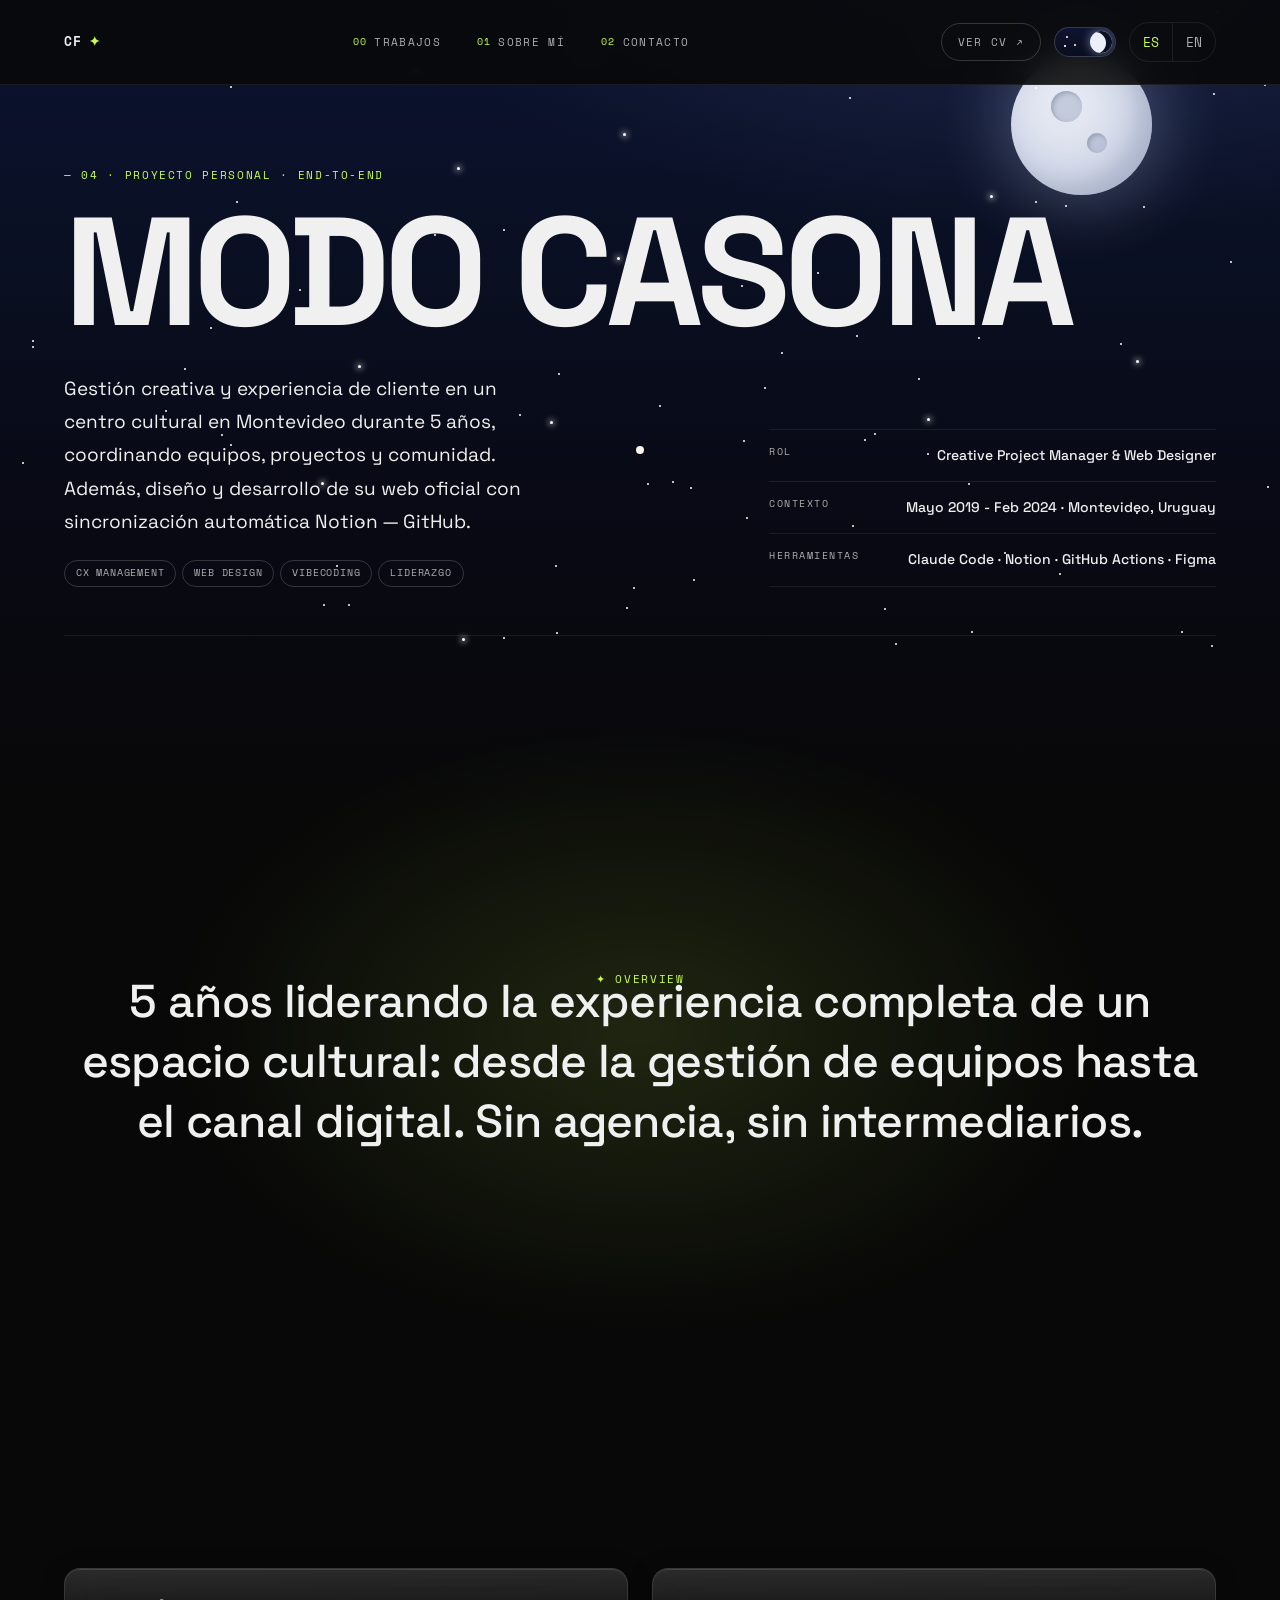
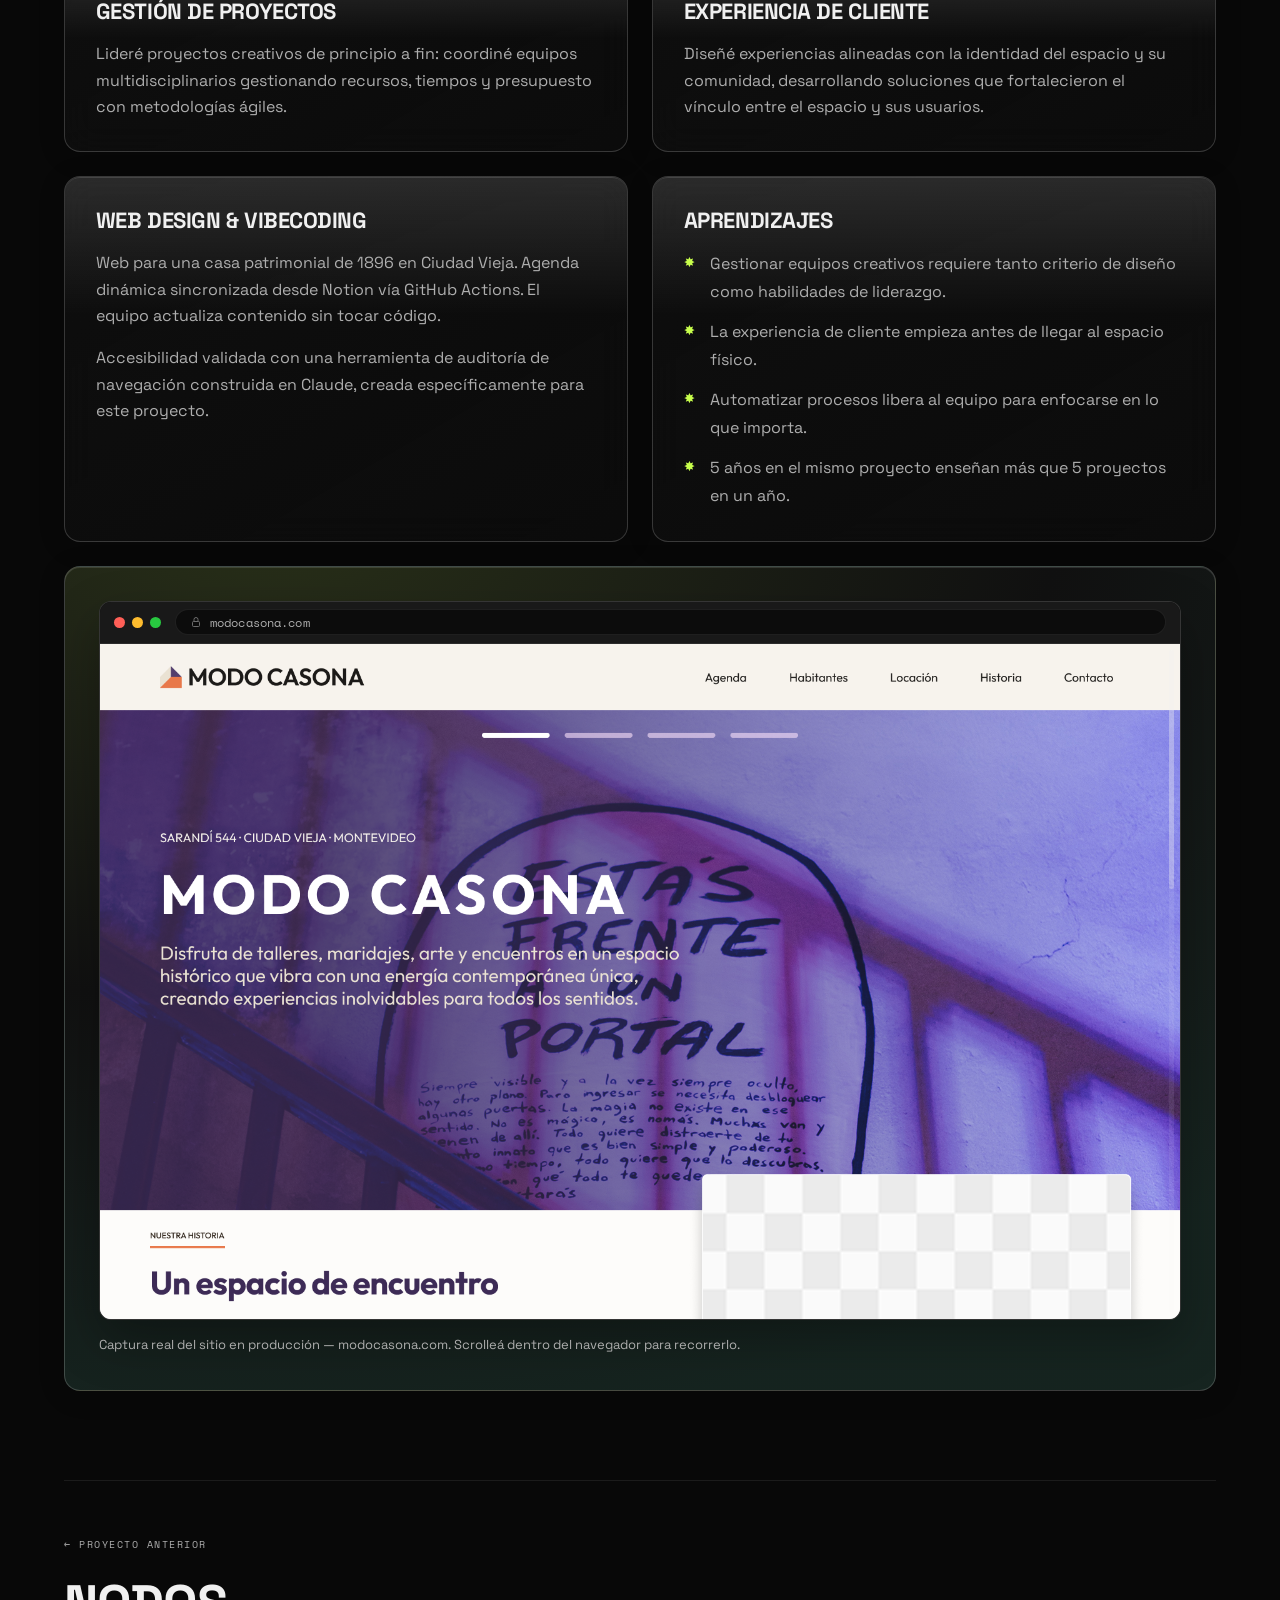
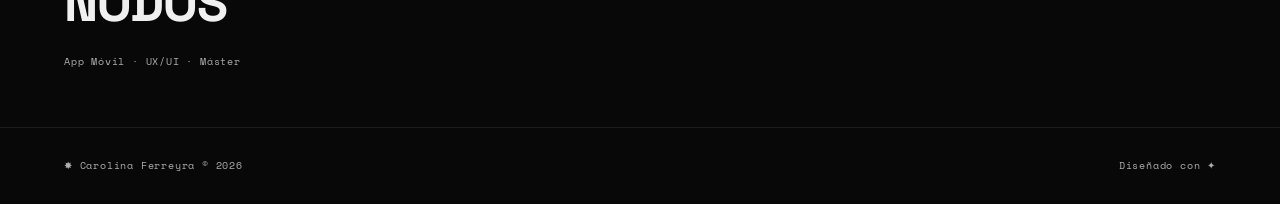
==== commit fe6dc57f: "fix cv link" ====
--- a/casona.html
+++ b/casona.html
@@ -38,7 +38,7 @@
     <li><a class="cf-navlink" href="index.html#cf-contact" style="font-family:var(--font-mono);font-size:11px;letter-spacing:.12em;text-transform:uppercase;color:var(--text-muted);display:flex;align-items:center;gap:7px;transition:color .2s;"><span style="color:var(--accent);font-size:10px;">02</span> <span data-k="nav_contact">Contacto</span></a></li>
   </ul>
   <div style="display:flex;align-items:center;gap:13px;">
-    <a class="cf-btn cf-btn--sm" href="https://carolina-ferreyra.notion.site" target="_blank" rel="noopener noreferrer"><span data-k="c_cv">Ver CV</span> ↗</a>
+    <a class="cf-btn cf-btn--sm" href="https://app.notion.com/p/carolina-ferreyra/Carolina-Ferreyra-04e3e8ecbef94b14a1a25b7388e45011?source=copy_link" target="_blank" rel="noopener noreferrer"><span data-k="c_cv">Ver CV</span> ↗</a>
     <button id="cf-theme" class="cf-daynight" aria-label="Cambiar tema día / noche" title="Día / Noche">
       <span class="cf-daynight__deco" aria-hidden="true"><i class="c1"></i><i class="c2"></i><i class="s1"></i><i class="s2"></i><i class="s3"></i></span>
       <span class="cf-daynight__thumb" aria-hidden="true"></span>
@@ -51,7 +51,7 @@
 </nav>
 
 <nav class="cf-botnav" aria-label="Acciones rápidas">
-  <a class="cf-botnav__item" href="https://carolina-ferreyra.notion.site" target="_blank" rel="noopener noreferrer">
+  <a class="cf-botnav__item" href="https://app.notion.com/p/carolina-ferreyra/Carolina-Ferreyra-04e3e8ecbef94b14a1a25b7388e45011?source=copy_link" target="_blank" rel="noopener noreferrer">
     <span class="cf-botnav__ico" aria-hidden="true"><svg viewBox="0 0 24 24" fill="none" stroke="currentColor" stroke-width="1.8" stroke-linecap="round" stroke-linejoin="round"><path d="M14 3H7a2 2 0 0 0-2 2v14a2 2 0 0 0 2 2h10a2 2 0 0 0 2-2V8z"></path><path d="M14 3v5h5"></path><path d="M9 13h6M9 17h6"></path></svg></span>
     <span class="cf-botnav__lbl">CV</span>
   </a>
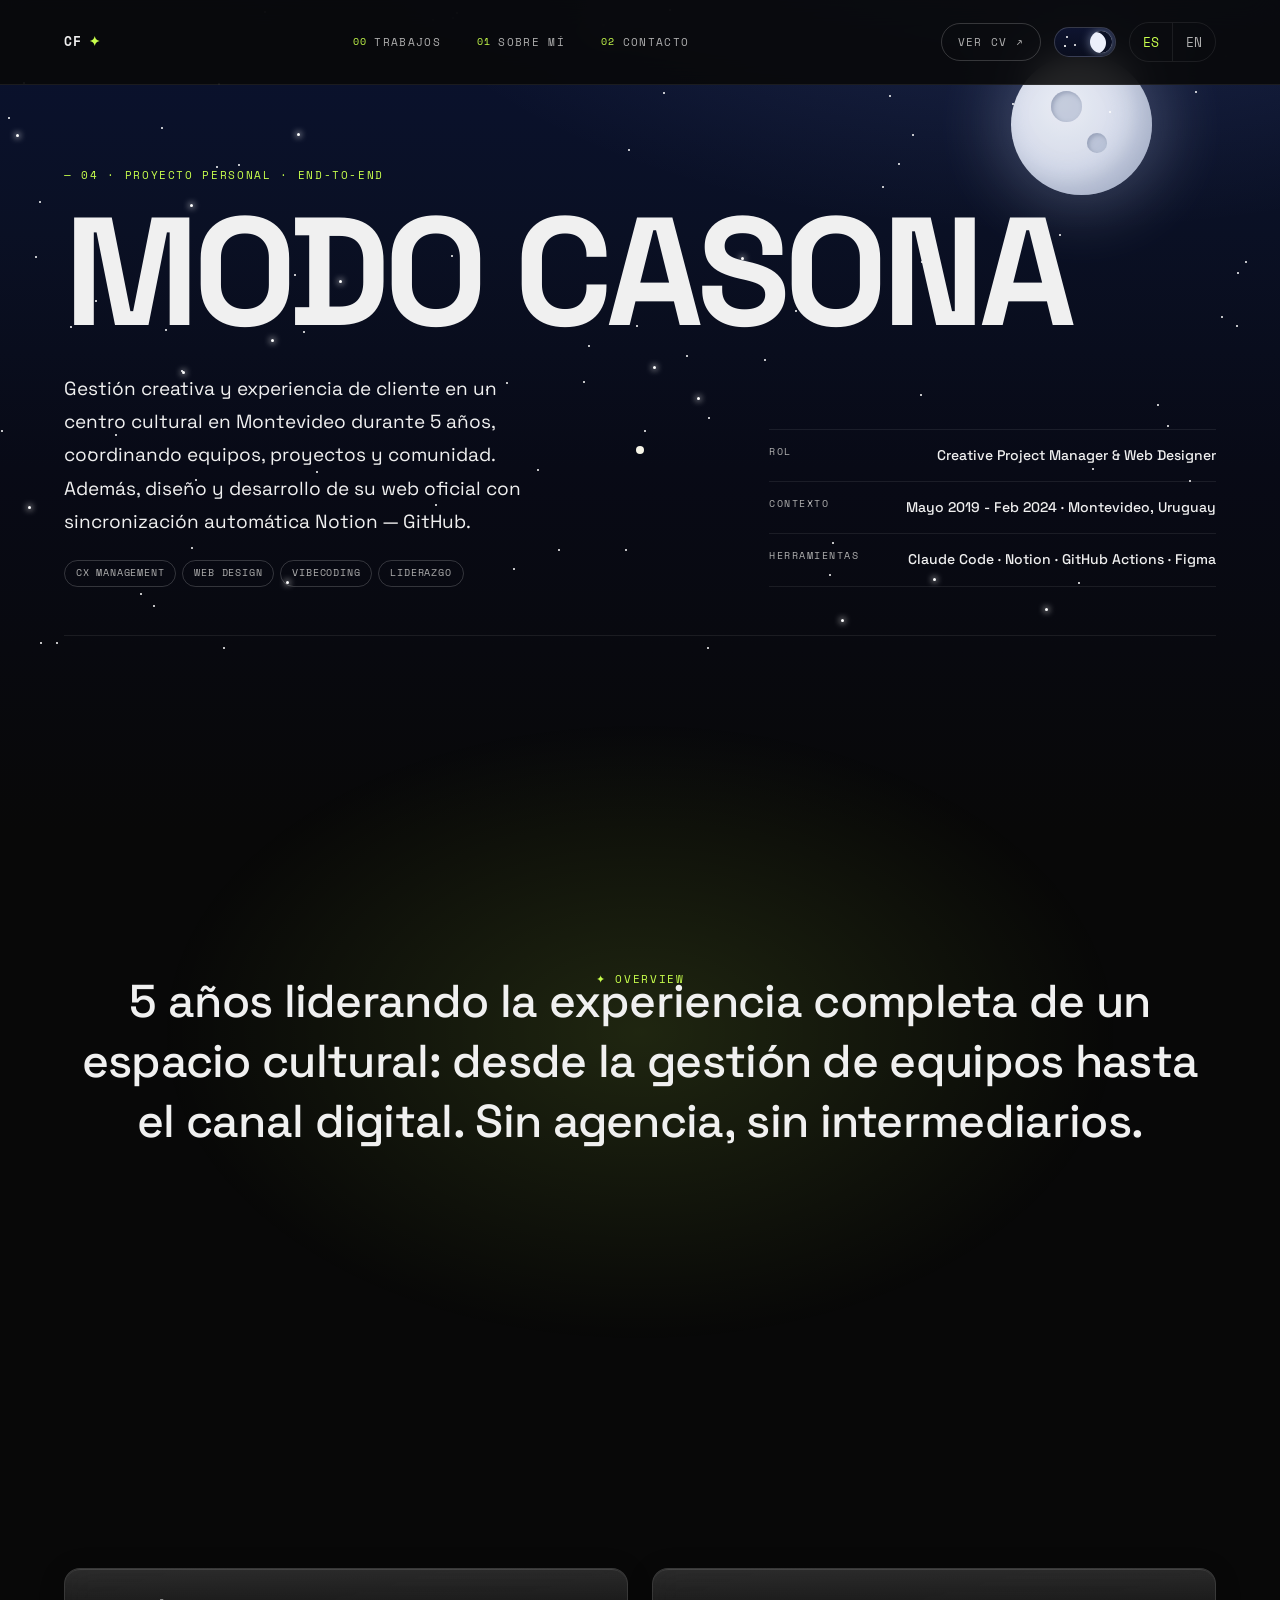
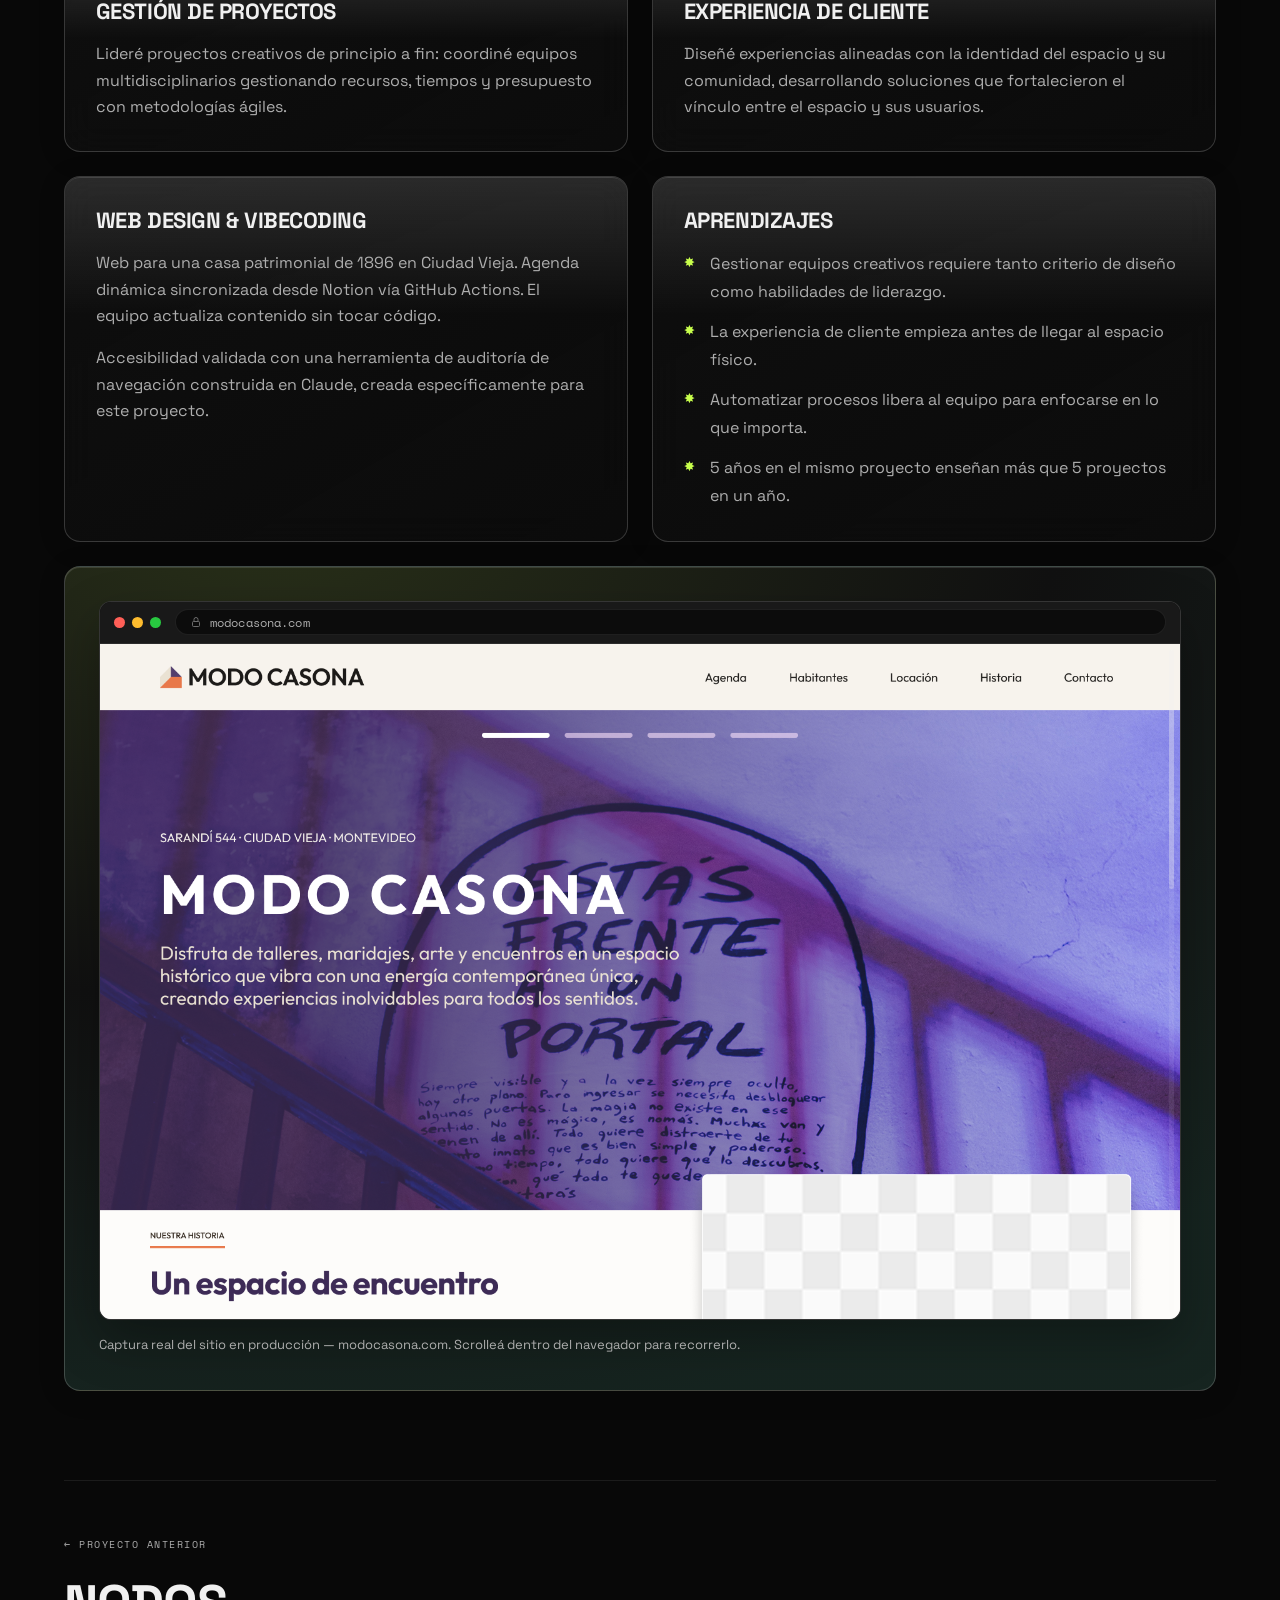
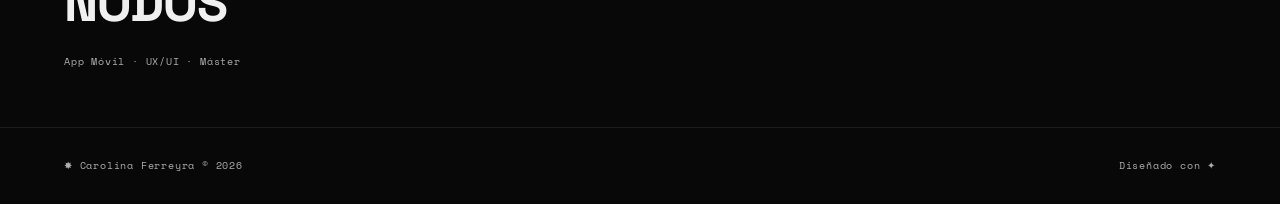
==== commit 0038b46f: "default EN + fix cv link" ====
--- a/casona.html
+++ b/casona.html
@@ -1,5 +1,5 @@
 <!DOCTYPE html>
-<html lang="es" data-theme="dark">
+<html lang="en" data-theme="dark">
 <head>
 <meta charset="UTF-8">
 <meta name="viewport" content="width=device-width, initial-scale=1.0">
@@ -44,8 +44,8 @@
       <span class="cf-daynight__thumb" aria-hidden="true"></span>
     </button>
     <div class="cf-seg" role="group" aria-label="Language">
-      <button id="cf-lang-es" class="cf-seg__btn is-active" data-lang="es">ES</button>
-      <button id="cf-lang-en" class="cf-seg__btn" data-lang="en">EN</button>
+      <button id="cf-lang-es" class="cf-seg__btn" data-lang="es">ES</button>
+      <button id="cf-lang-en" class="cf-seg__btn is-active" data-lang="en">EN</button>
     </div>
   </div>
 </nav>
@@ -69,8 +69,8 @@
   <a class="cf-botmenu__link" role="menuitem" href="index.html#cf-about" data-k="nav_about">Sobre mí</a>
   <a class="cf-botmenu__link" role="menuitem" href="index.html#cf-contact" data-k="nav_contact">Contacto</a>
   <div class="cf-botmenu__lang cf-seg" role="group" aria-label="Idioma">
-    <button class="cf-seg__btn cf-blang is-active" data-lang="es">ES</button>
-    <button class="cf-seg__btn cf-blang" data-lang="en">EN</button>
+    <button class="cf-seg__btn cf-blang" data-lang="es">ES</button>
+    <button class="cf-seg__btn cf-blang is-active" data-lang="en">EN</button>
   </div>
 </div>
 
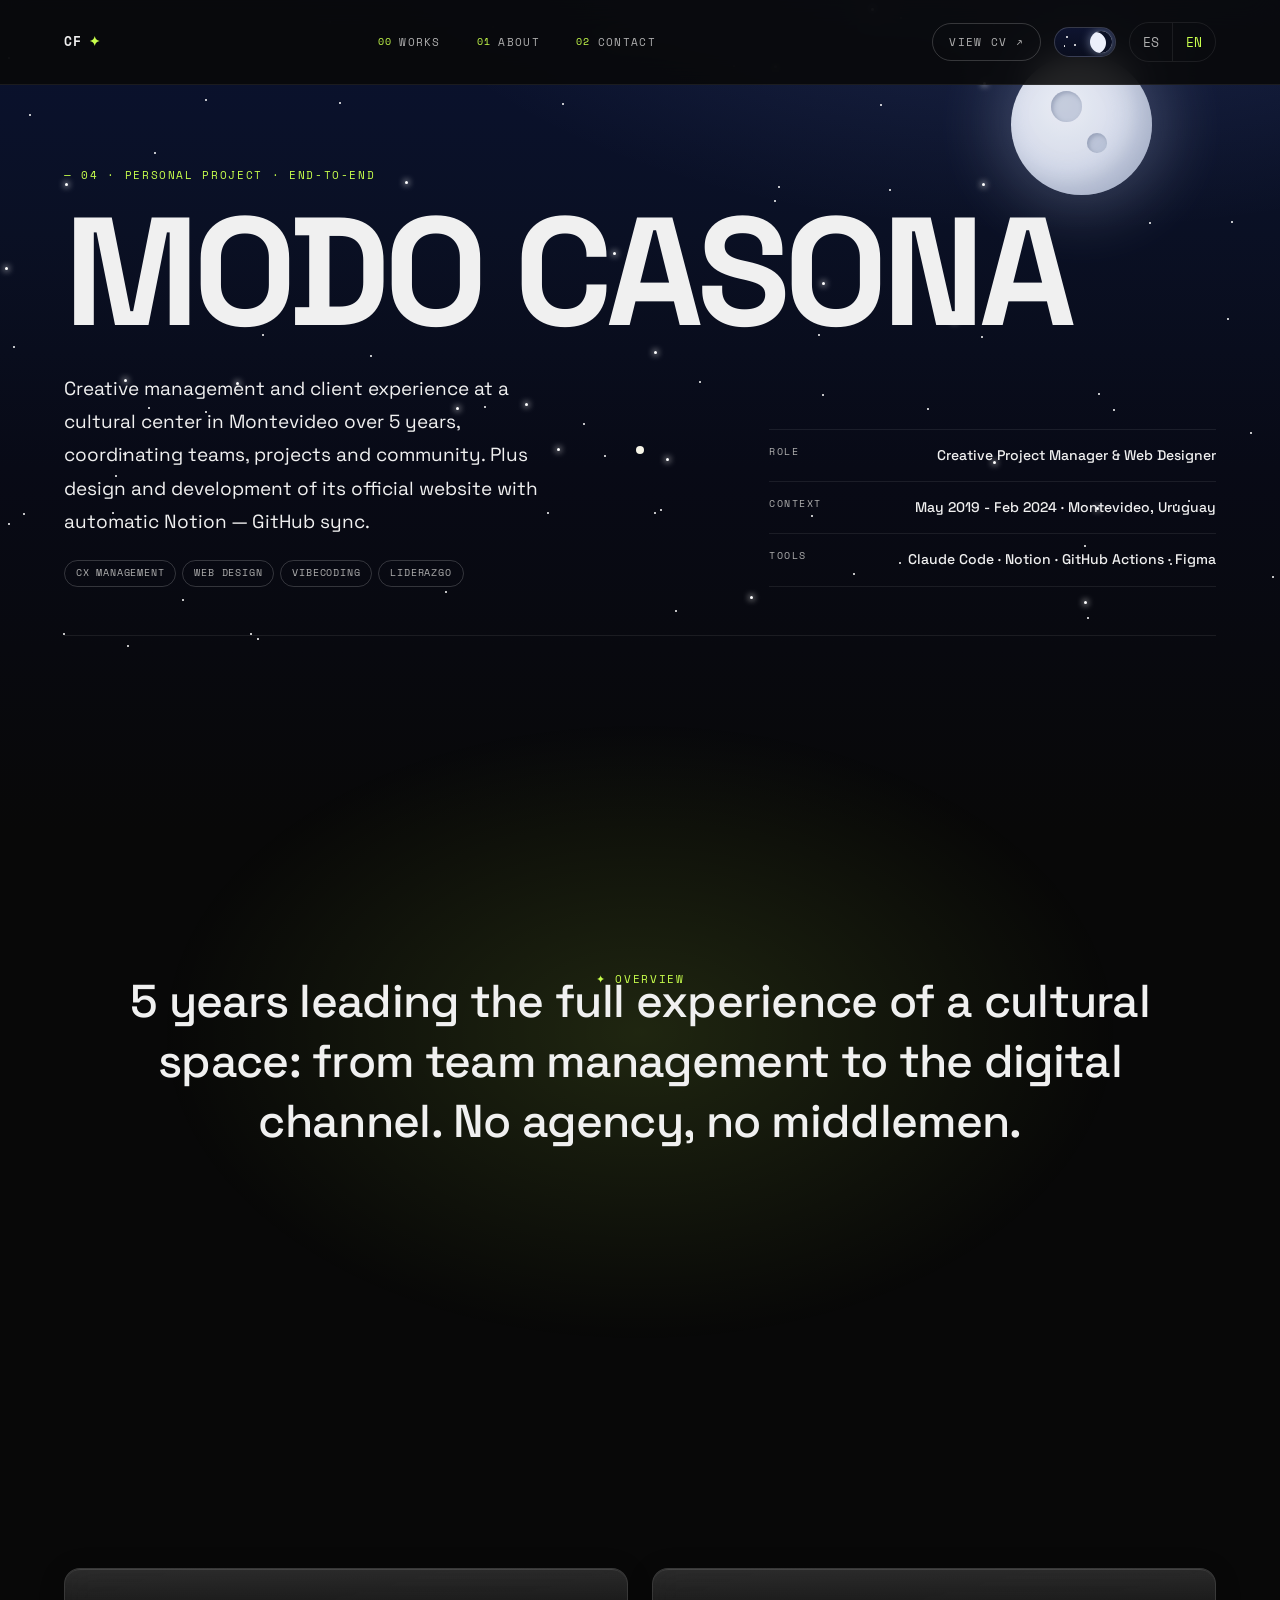
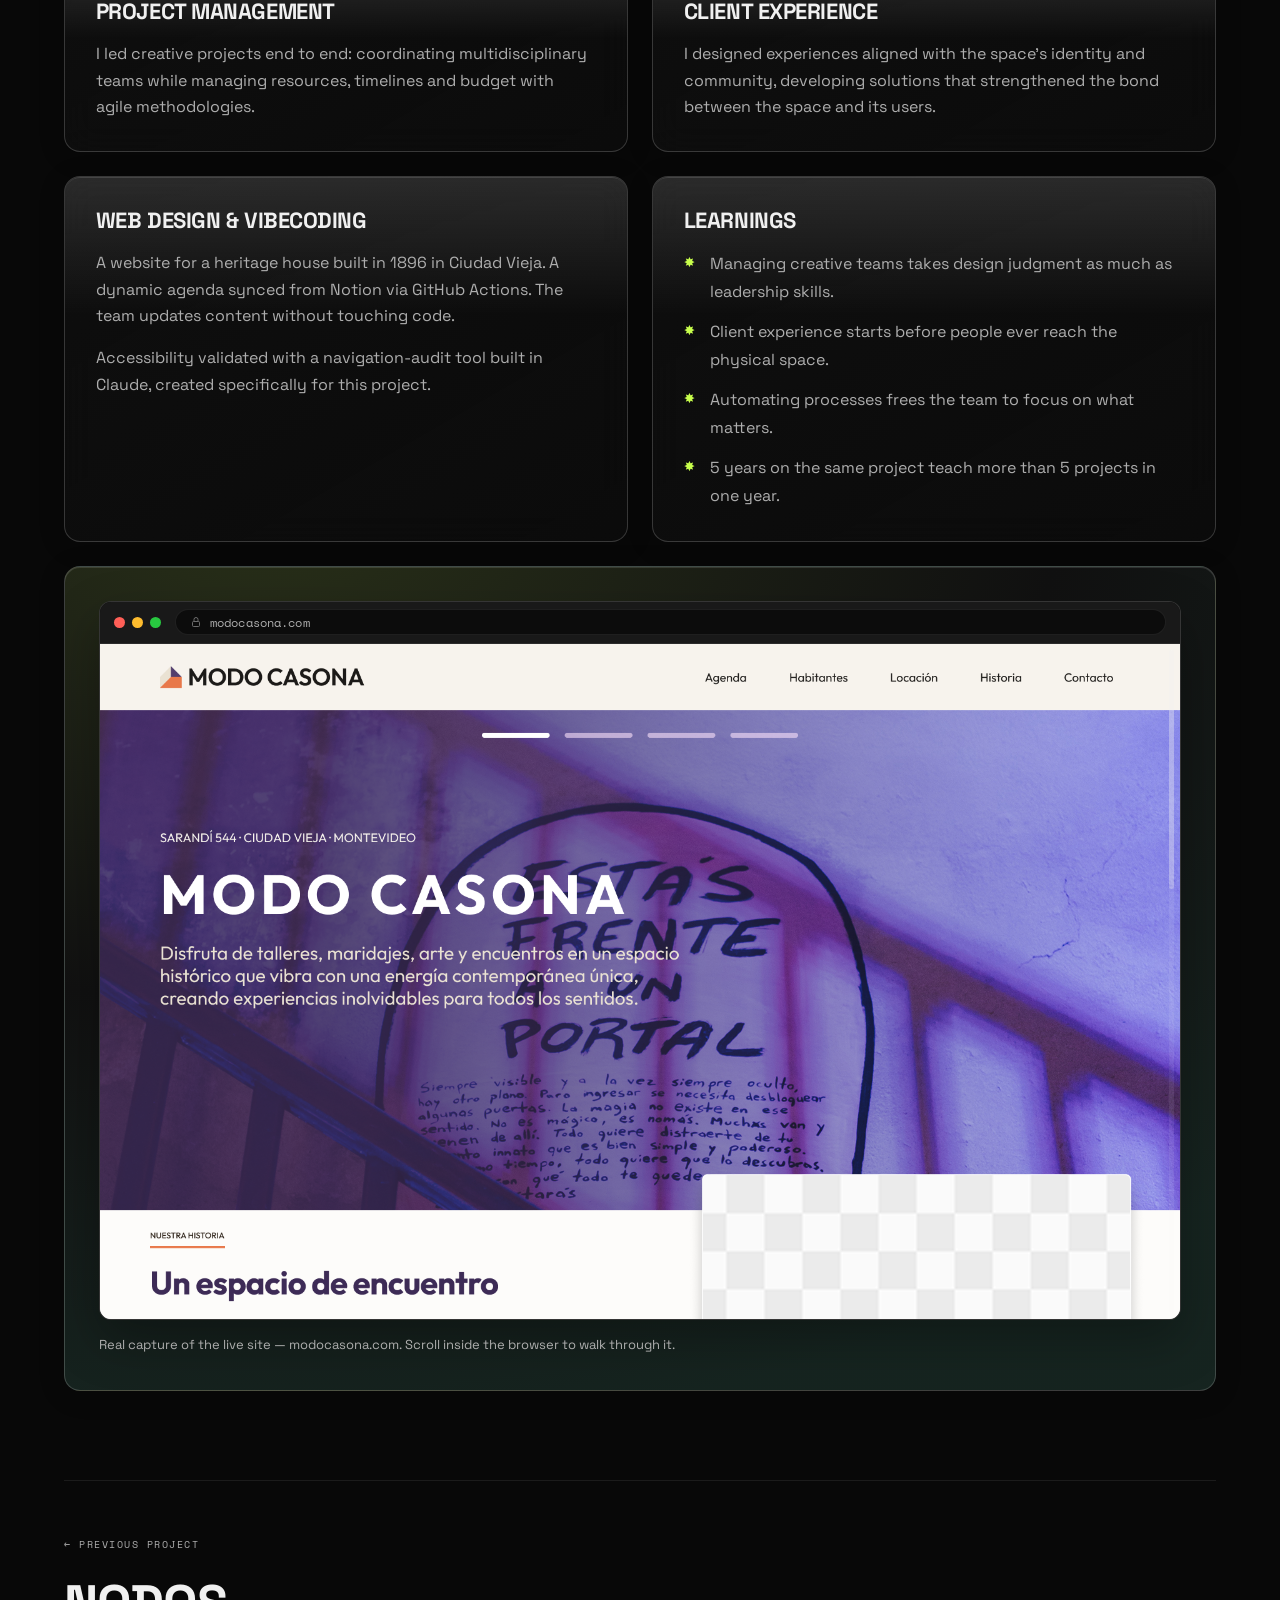
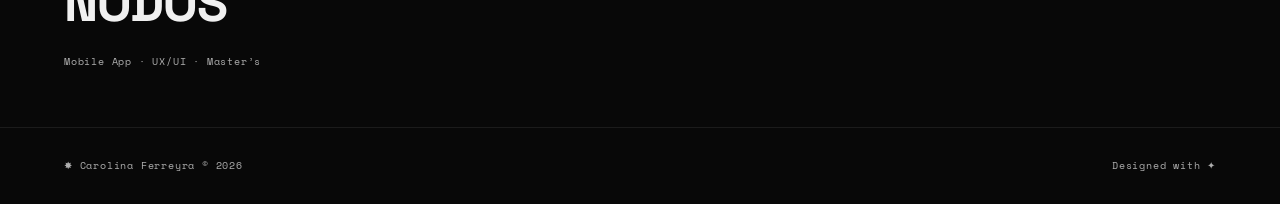
==== commit 6378b60a: "fix default lang EN Co-authored-by: Copilot <223556219+Copilot@users.noreply.github.com>" ====
--- a/casona.html
+++ b/casona.html
@@ -132,7 +132,7 @@
     this.reduce = matchMedia('(prefers-reduced-motion: reduce)').matches;
     const qs = new URLSearchParams(location.search);
     this.id = 'casona';
-    this.lang = qs.get('lang') || localStorage.getItem('cf_tpl_lang') || 'es';
+    this.lang = qs.get('lang') || localStorage.getItem('cf_tpl_lang') || 'en';
     this.theme = qs.get('theme') || localStorage.getItem('cf_tpl_theme') || 'dark';
     this.CASES = window.CF_CASES || {};
     this.NAV = { es:{nav_works:'Trabajos',nav_about:'Sobre mí',nav_contact:'Contacto',c_cv:'Ver CV',overview:'Overview',f_made:'Diseñado con ✦'},
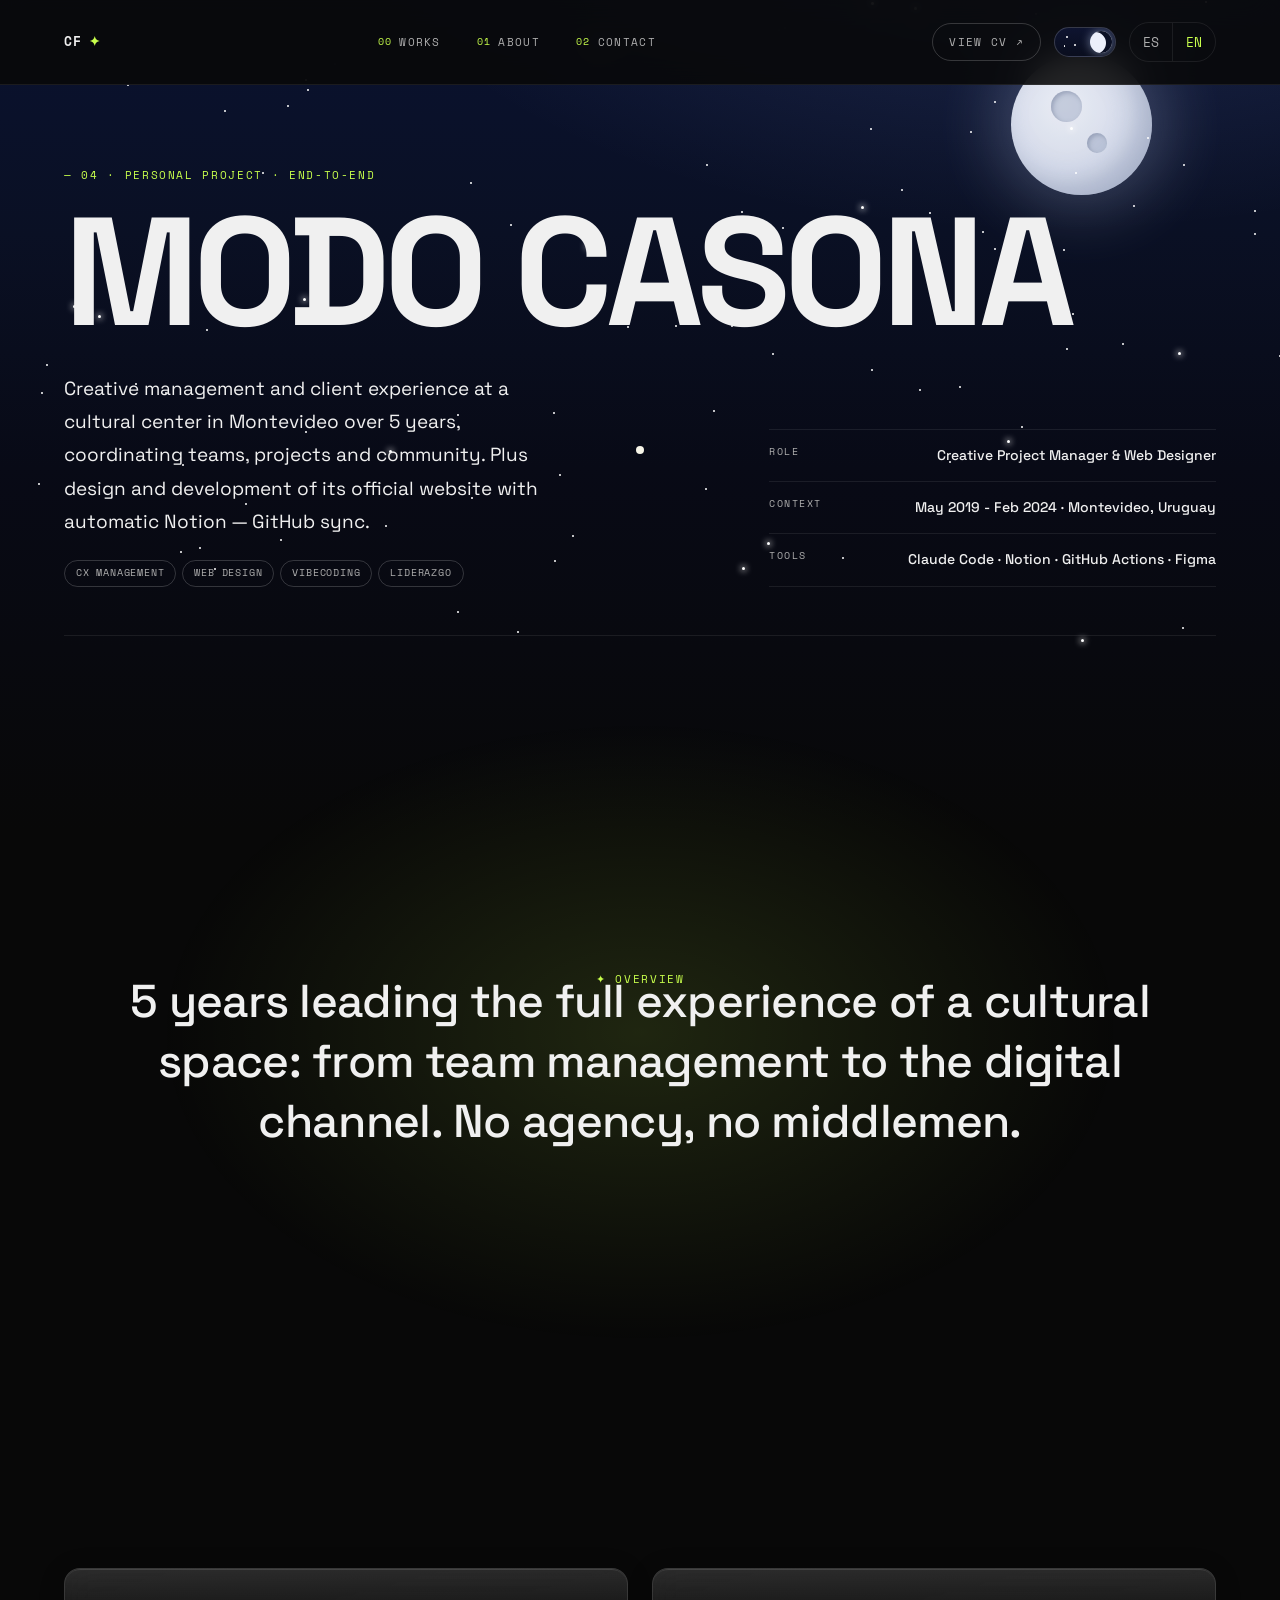
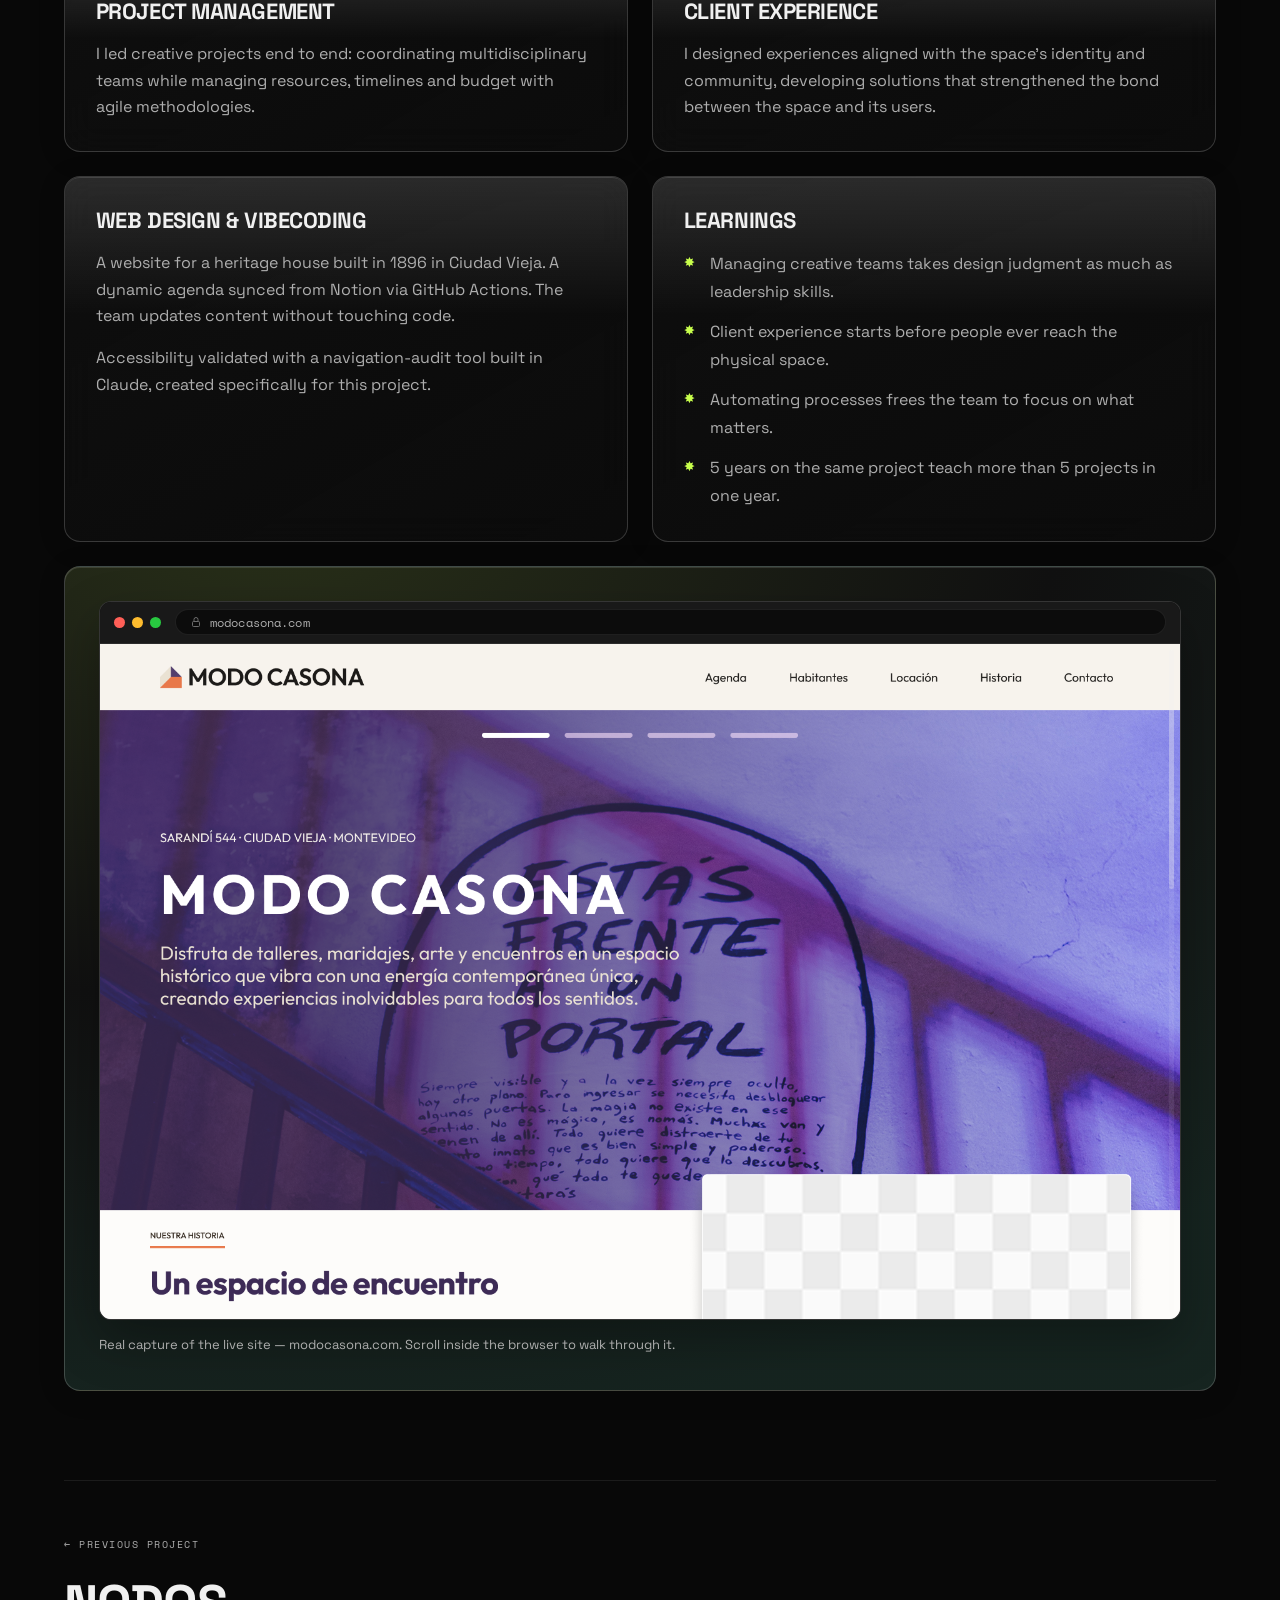
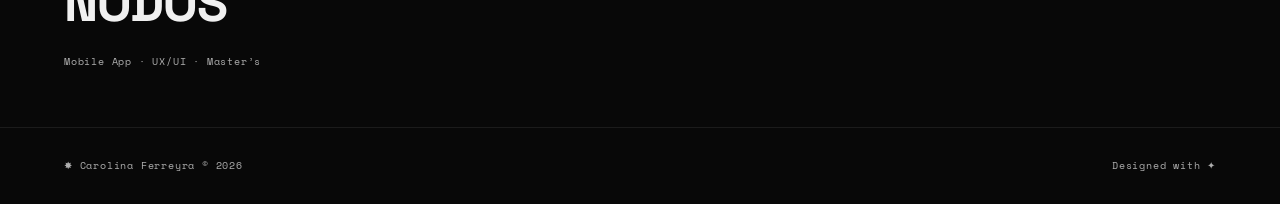
==== commit 7d0caee0: "OG tags all case studies" ====
--- a/casona.html
+++ b/casona.html
@@ -4,7 +4,14 @@
 <meta charset="UTF-8">
 <meta name="viewport" content="width=device-width, initial-scale=1.0">
 <title>Modo Casona — Carolina Ferreyra</title>
-<meta name="description" content="Modo Casona: gestión creativa y diseño web para un centro cultural en Montevideo.">
+<meta name="description" content="Modo Casona — Creative Project Management and web design for a cultural center in Montevideo. 5 years leading teams, events and community.">
+<meta property="og:title" content="Modo Casona — Carolina Ferreyra">
+<meta property="og:description" content="Creative Project Management and web design for a cultural center in Montevideo. 5 years leading teams, events and community.">
+<meta property="og:image" content="https://carolinaferreyra.space/assets/og-image.png">
+<meta property="og:url" content="https://carolinaferreyra.space/casona.html">
+<meta property="og:type" content="website">
+<meta name="twitter:card" content="summary_large_image">
+<meta name="author" content="Carolina Ferreyra">
 <link rel="icon" type="image/svg+xml" href="assets/logo/favicon.svg">
 <link rel="stylesheet" href="styles.css">
 <script src="case-data.js"></script>
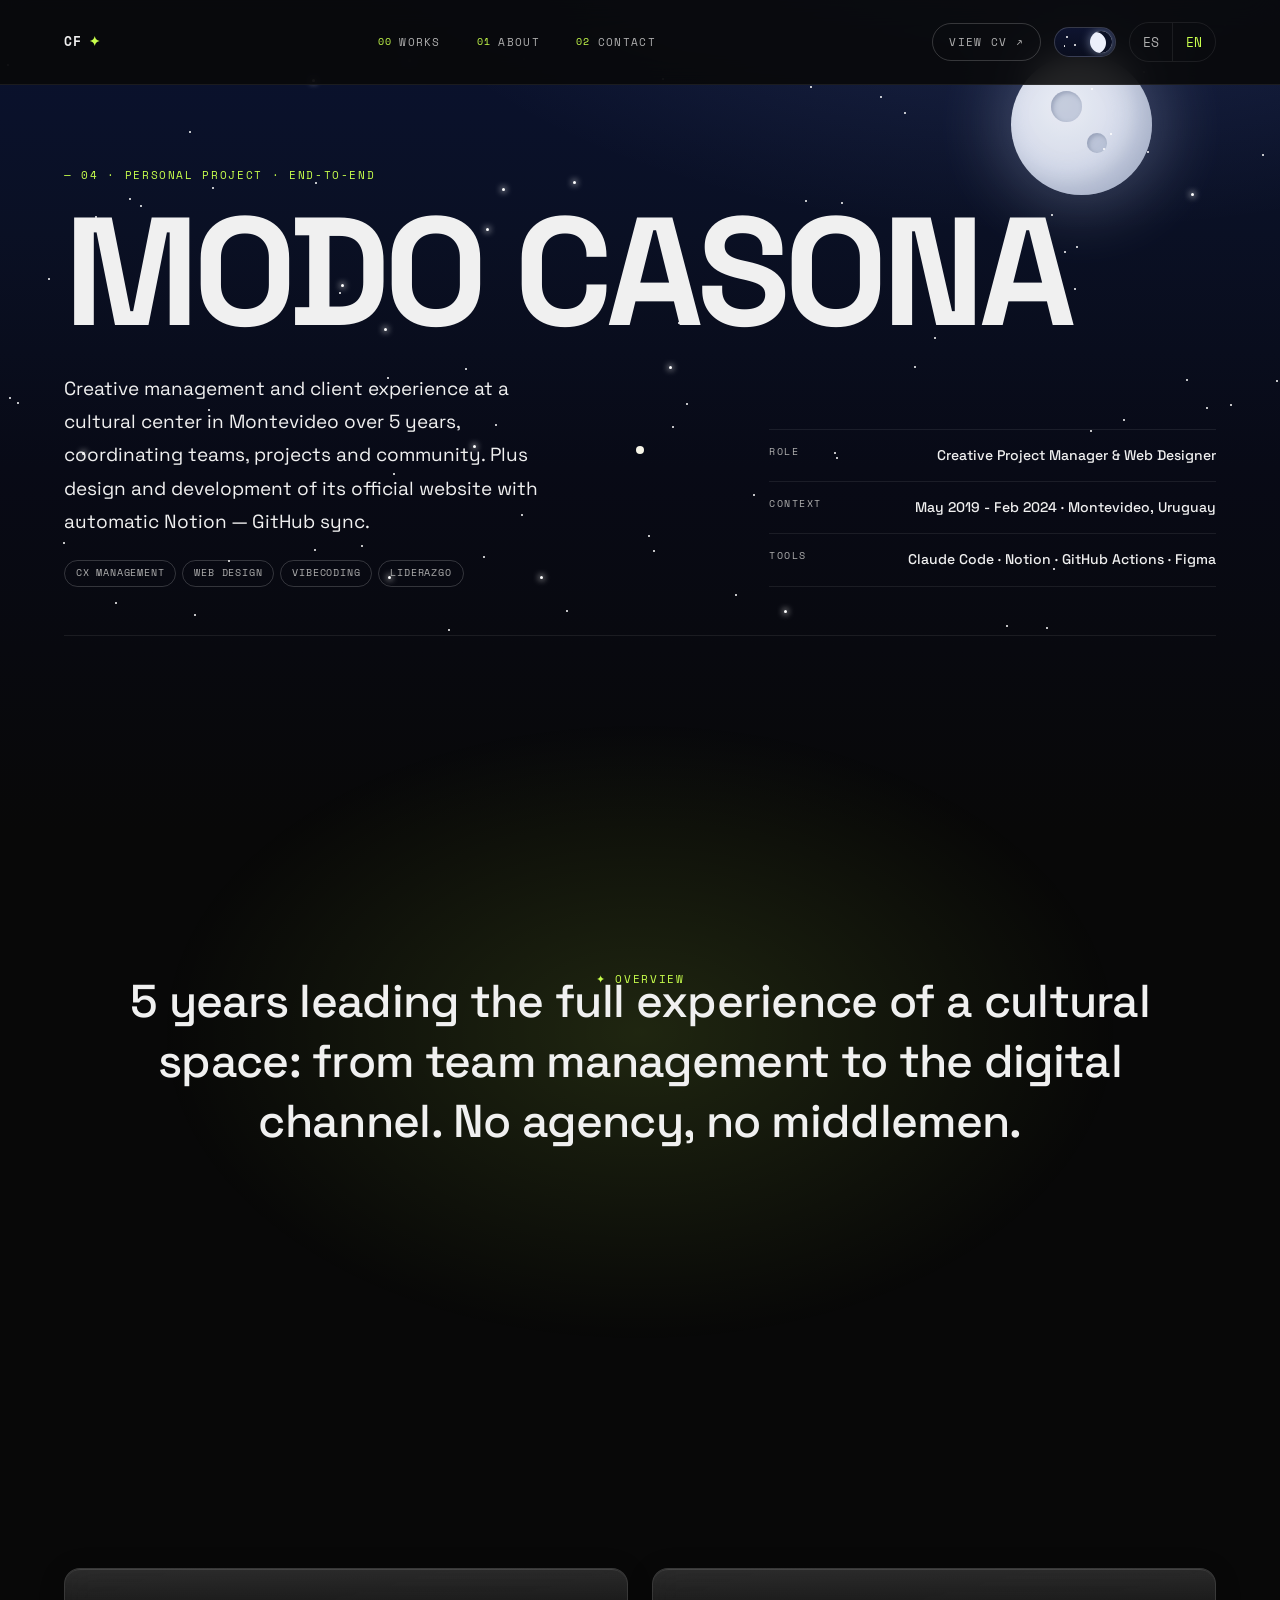
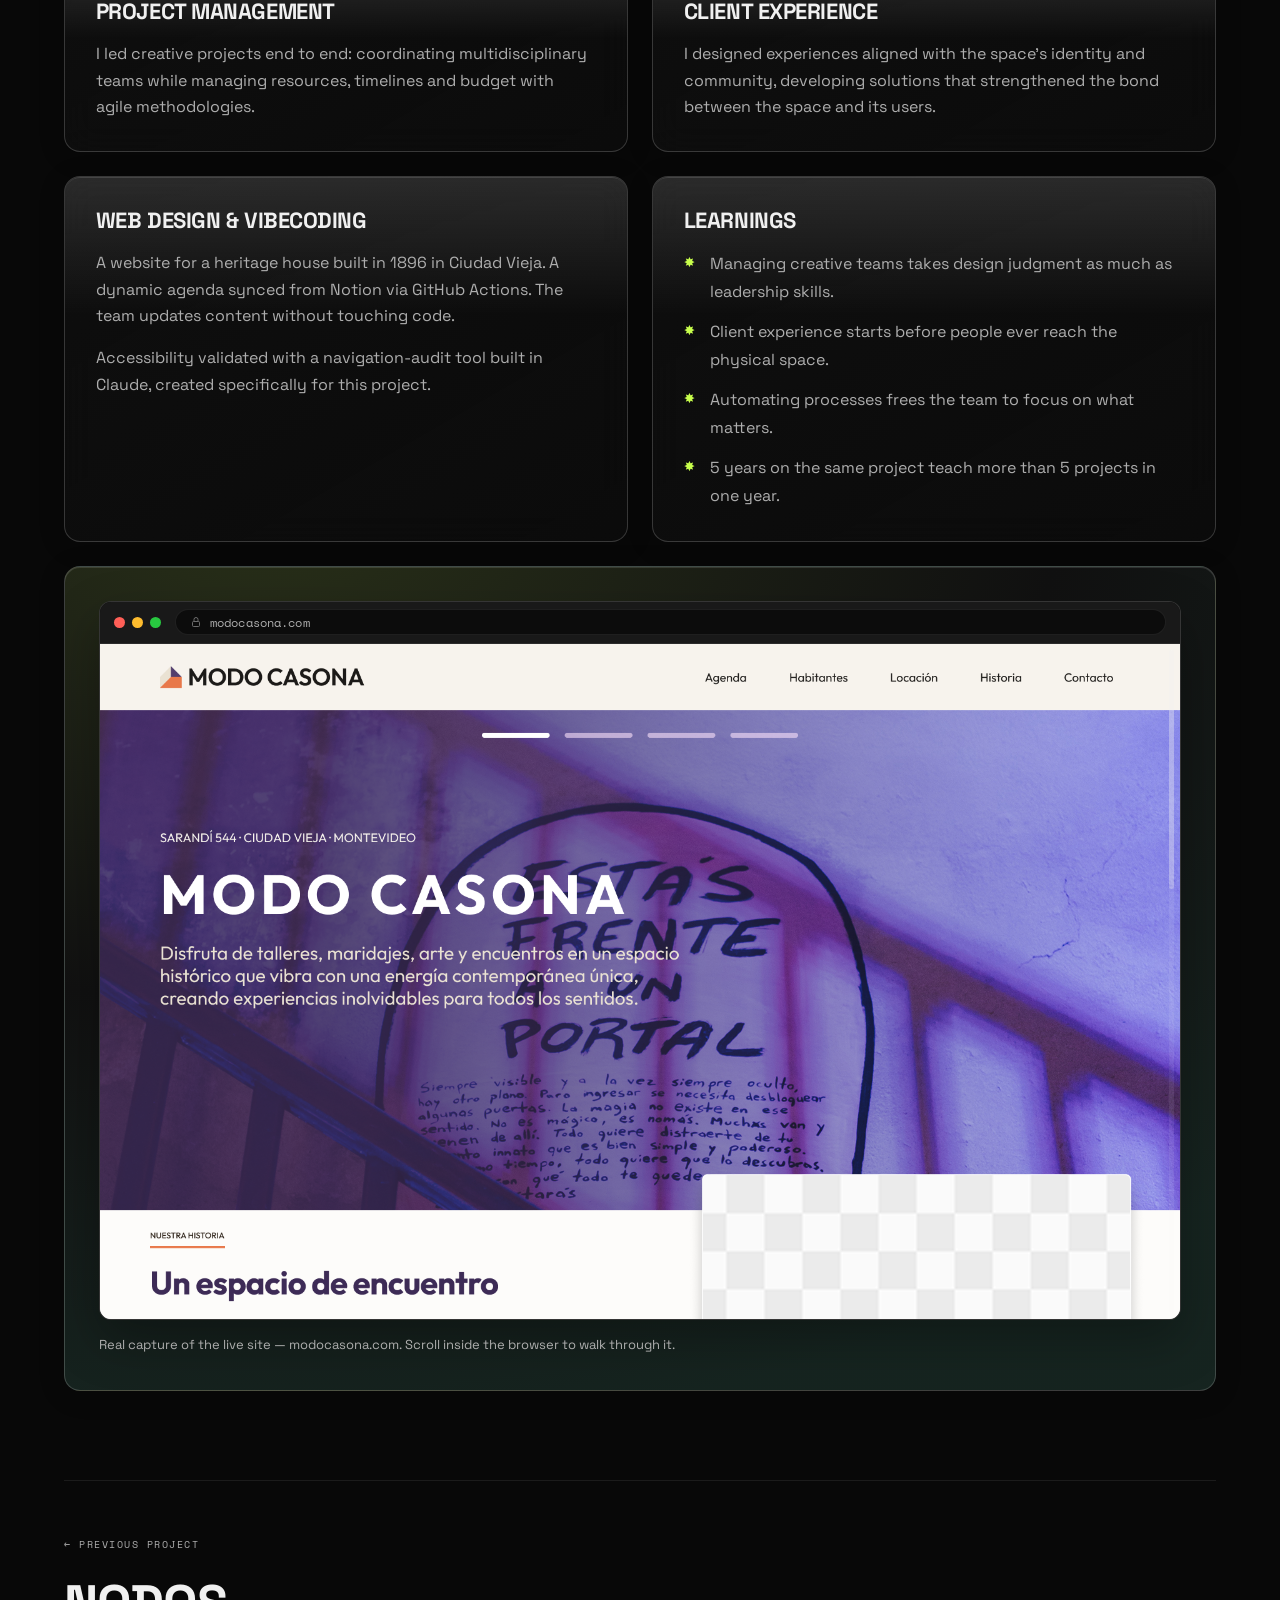
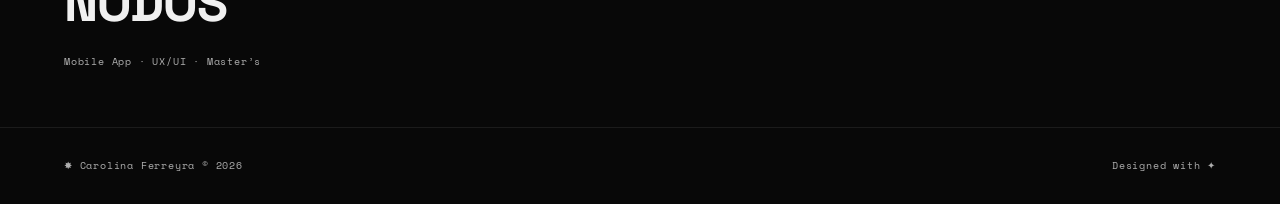
==== commit 8372fc71: "og-image jpg + site name" ====
--- a/casona.html
+++ b/casona.html
@@ -7,8 +7,9 @@
 <meta name="description" content="Modo Casona — Creative Project Management and web design for a cultural center in Montevideo. 5 years leading teams, events and community.">
 <meta property="og:title" content="Modo Casona — Carolina Ferreyra">
 <meta property="og:description" content="Creative Project Management and web design for a cultural center in Montevideo. 5 years leading teams, events and community.">
-<meta property="og:image" content="https://carolinaferreyra.space/assets/og-image.png">
+<meta property="og:image" content="https://carolinaferreyra.space/assets/og-image.jpg">
 <meta property="og:url" content="https://carolinaferreyra.space/casona.html">
+<meta property="og:site_name" content="Carolina Ferreyra">
 <meta property="og:type" content="website">
 <meta name="twitter:card" content="summary_large_image">
 <meta name="author" content="Carolina Ferreyra">
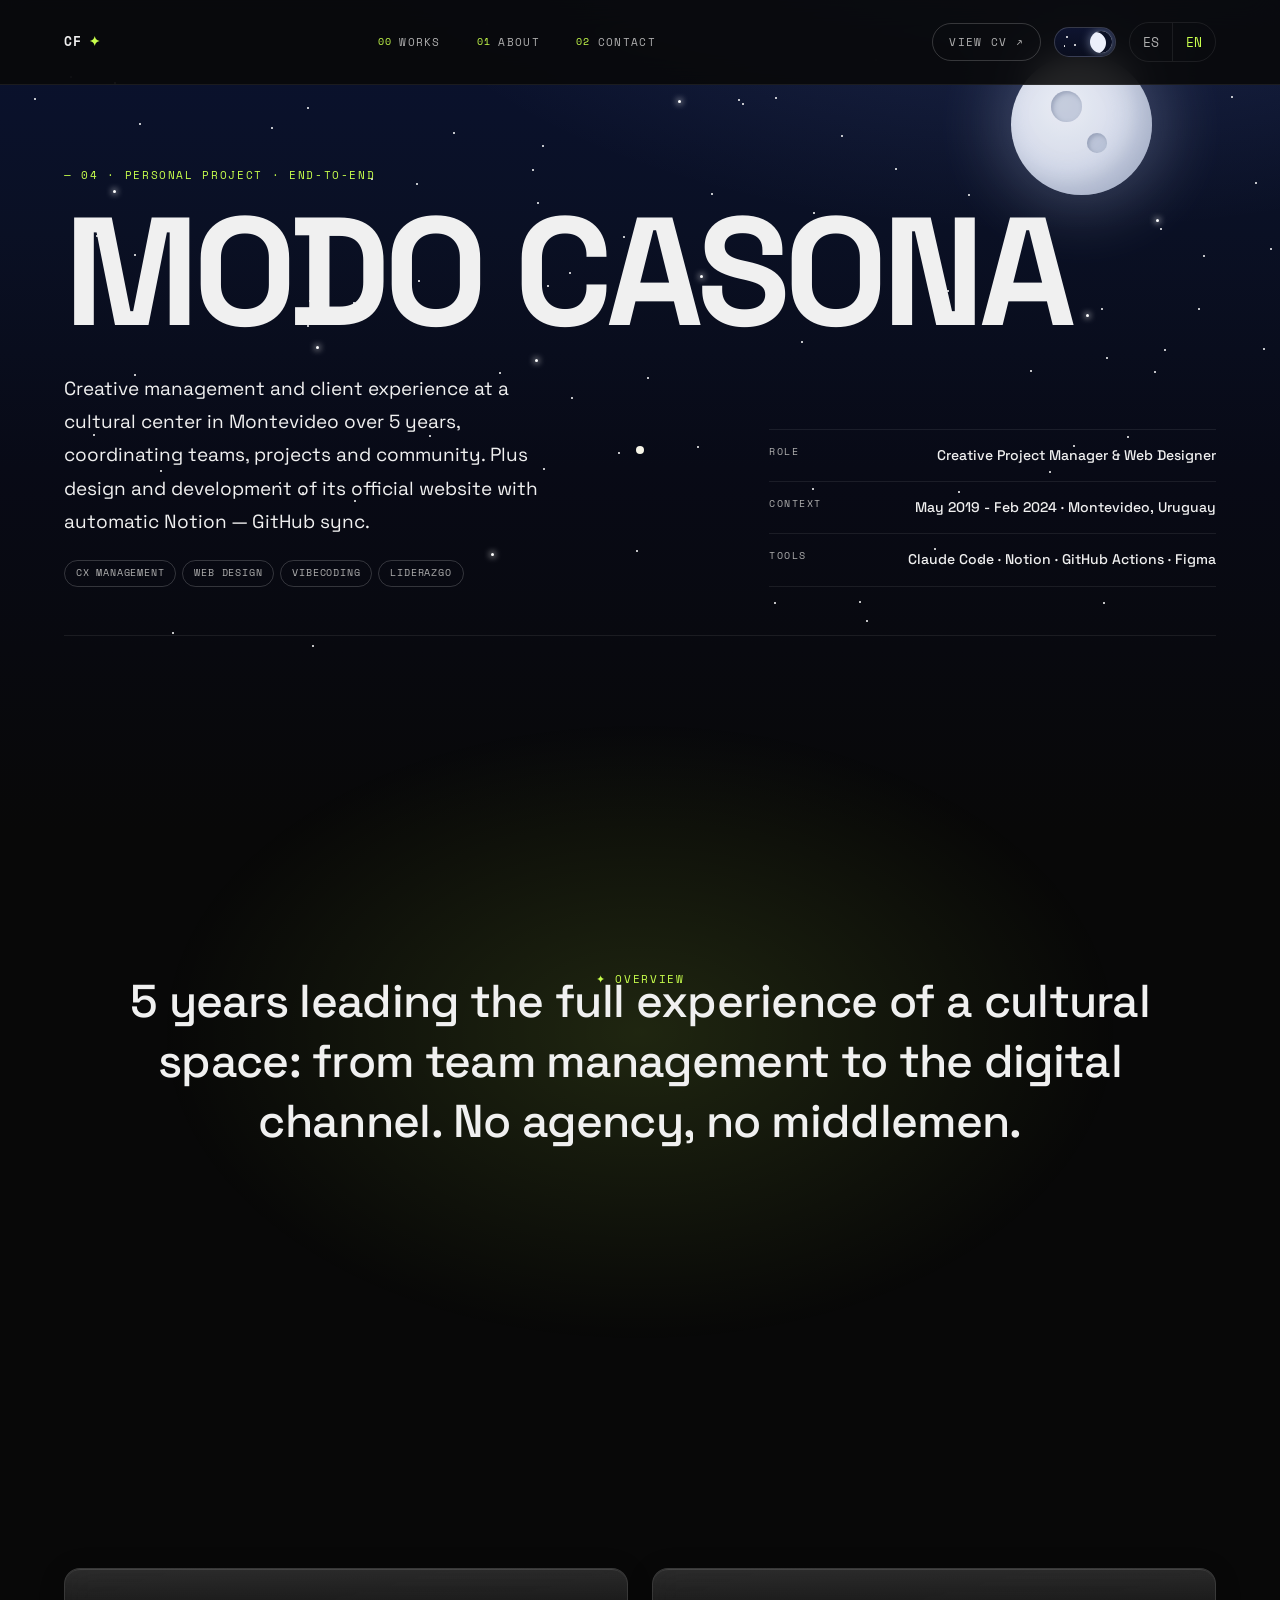
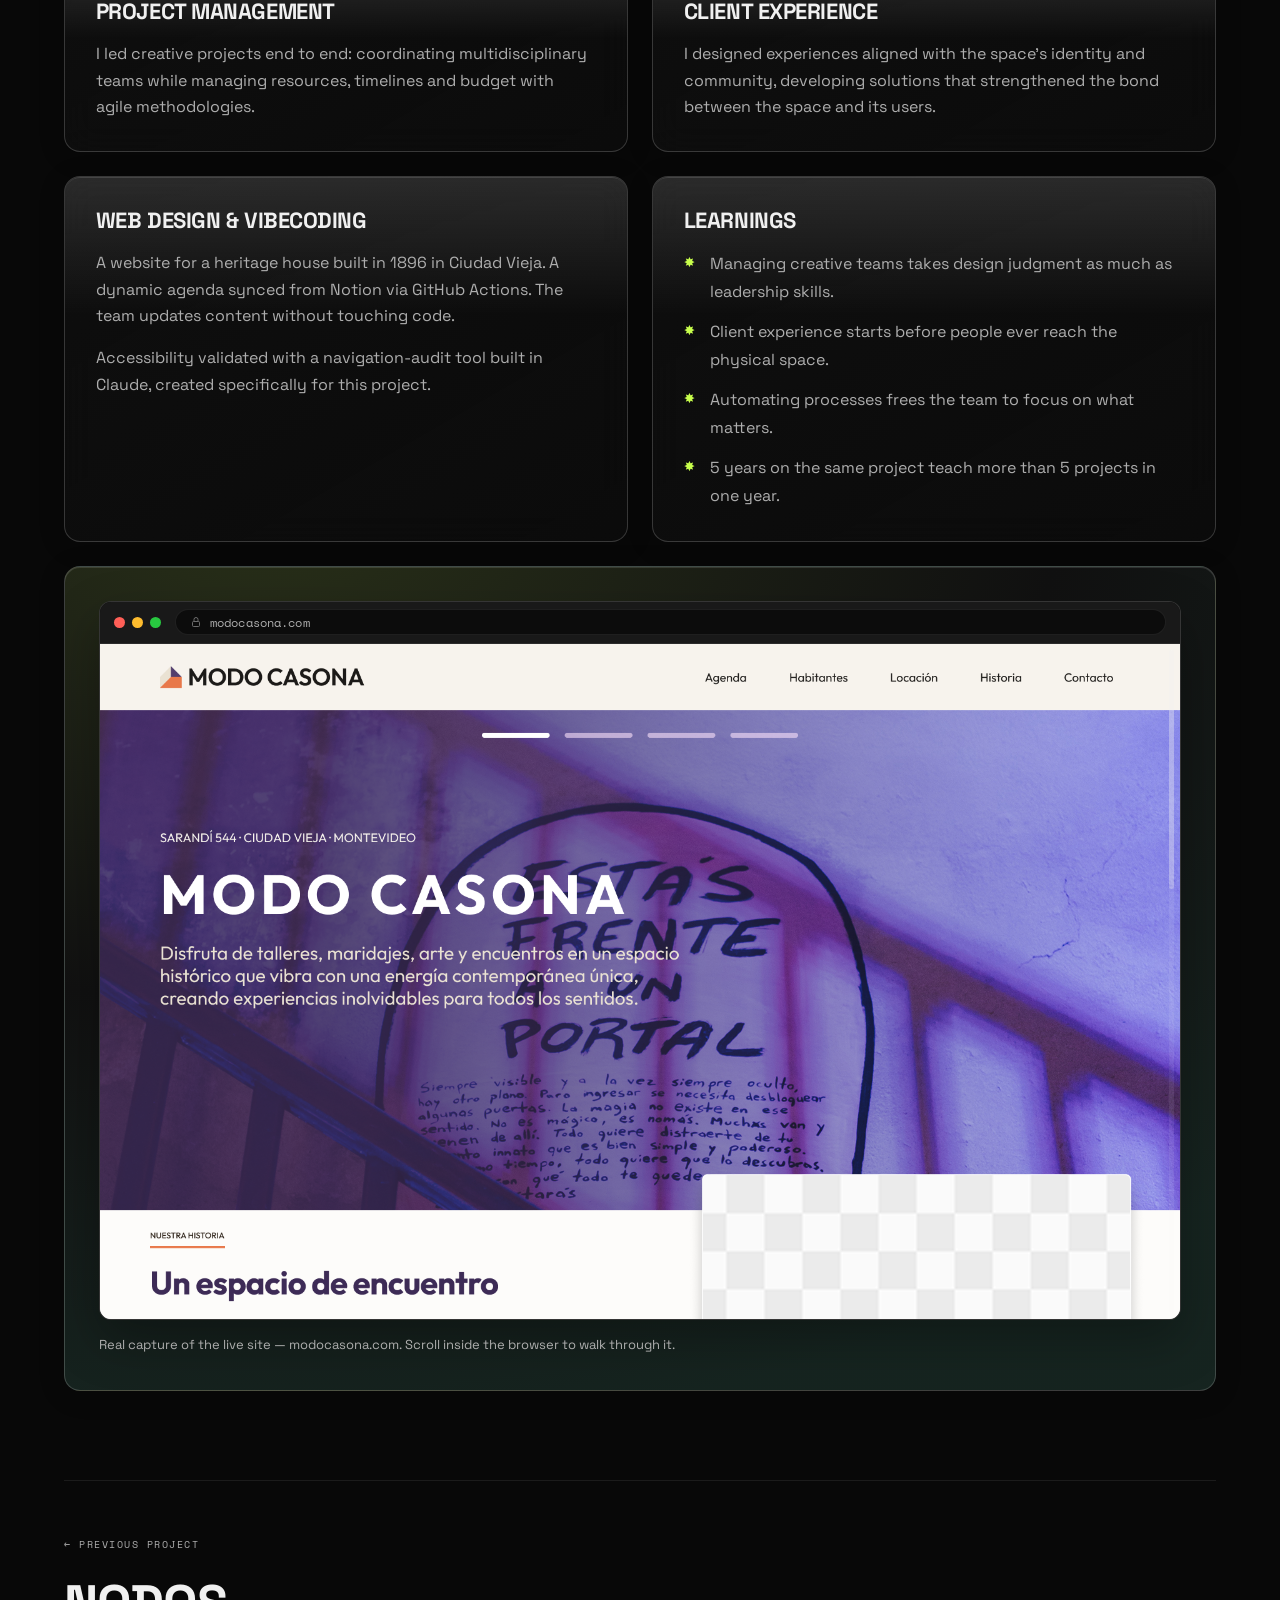
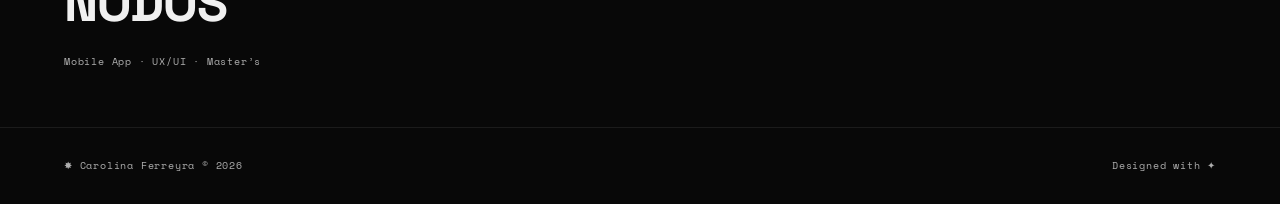
==== commit 7f8505ab: "advanced SEO schema sitemap robots" ====
--- a/casona.html
+++ b/casona.html
@@ -13,8 +13,23 @@
 <meta property="og:type" content="website">
 <meta name="twitter:card" content="summary_large_image">
 <meta name="author" content="Carolina Ferreyra">
+<link rel="canonical" href="https://carolinaferreyra.space/casona.html">
 <link rel="icon" type="image/svg+xml" href="assets/logo/favicon.svg">
 <link rel="stylesheet" href="styles.css">
+<script type="application/ld+json">
+{
+  "@context": "https://schema.org",
+  "@type": "CreativeWork",
+  "name": "Modo Casona",
+  "description": "Creative Project Management and web design for a cultural center in Montevideo. 5 years leading teams, events and community.",
+  "author": {
+    "@type": "Person",
+    "name": "Carolina Ferreyra"
+  },
+  "url": "https://carolinaferreyra.space/casona.html",
+  "keywords": "CX Management, Web Design, Vibecoding, Cultural Center"
+}
+</script>
 <script src="case-data.js"></script>
 <style>
 
